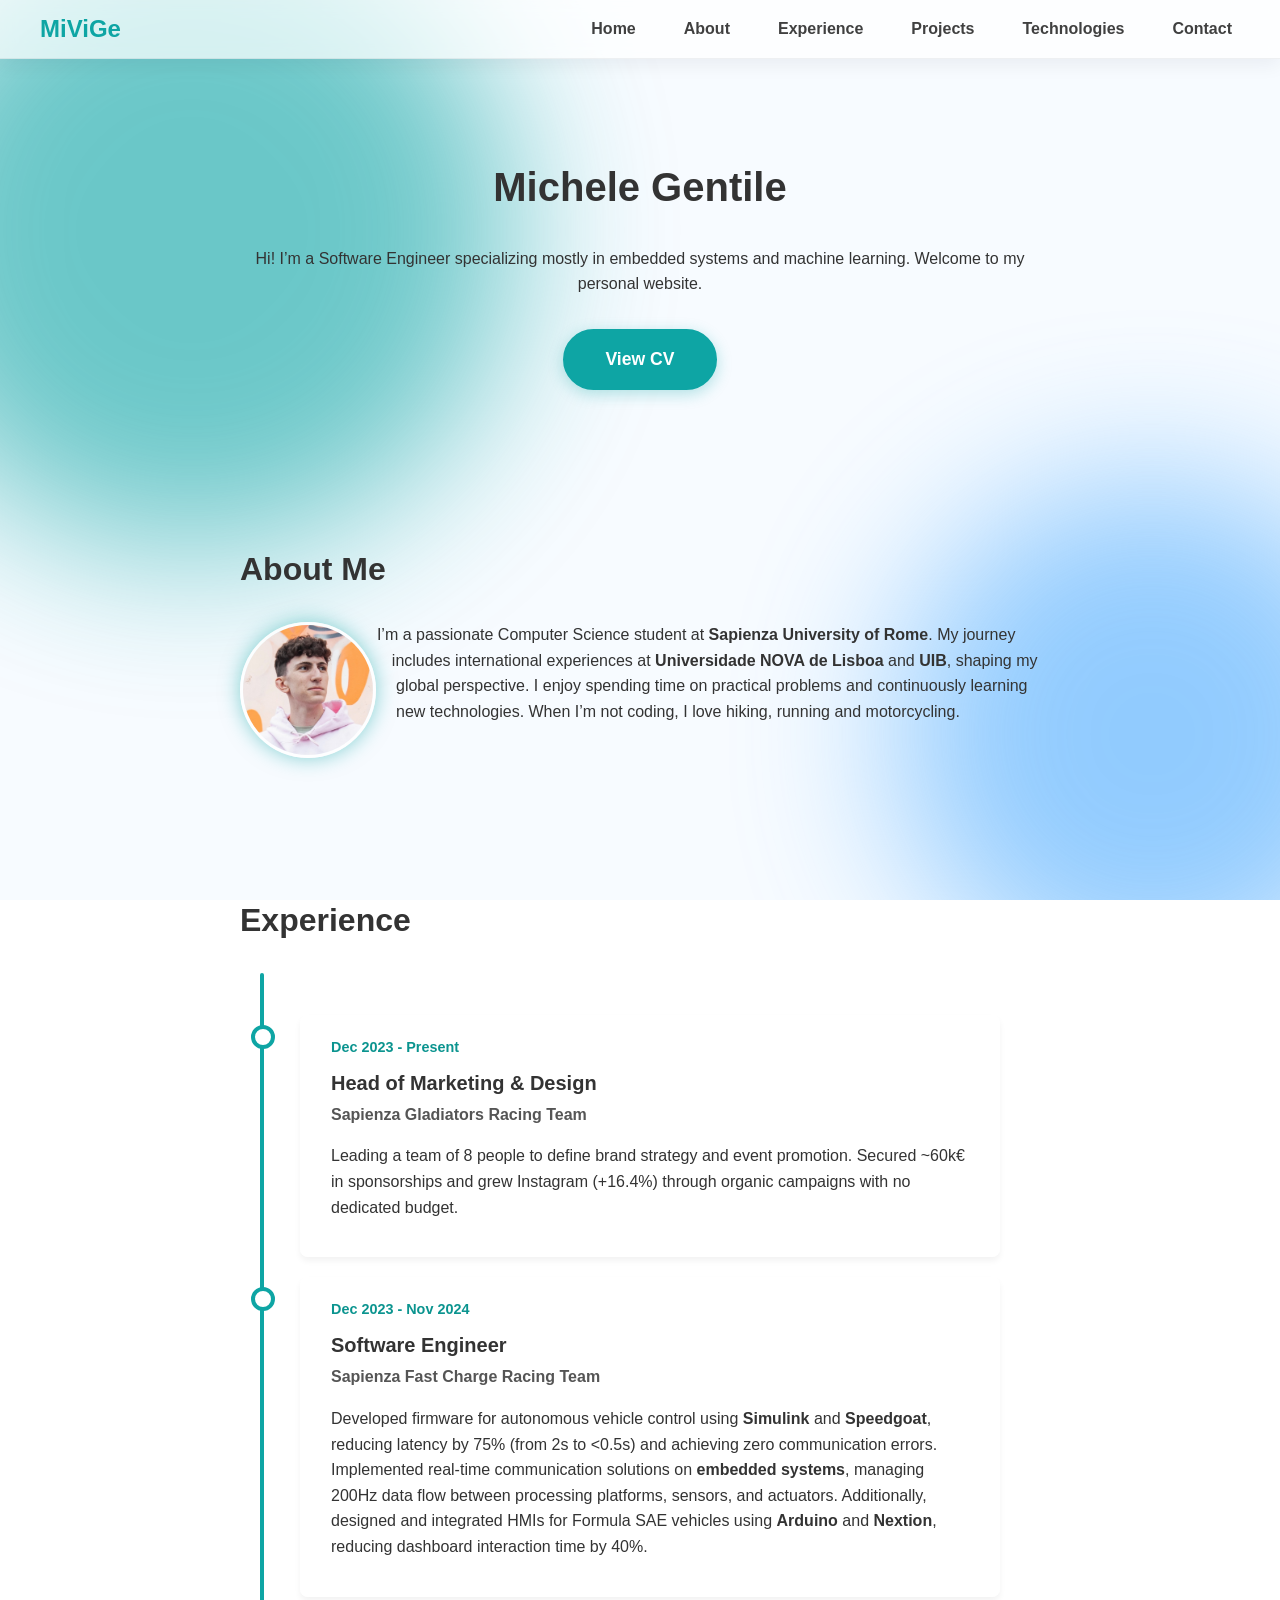
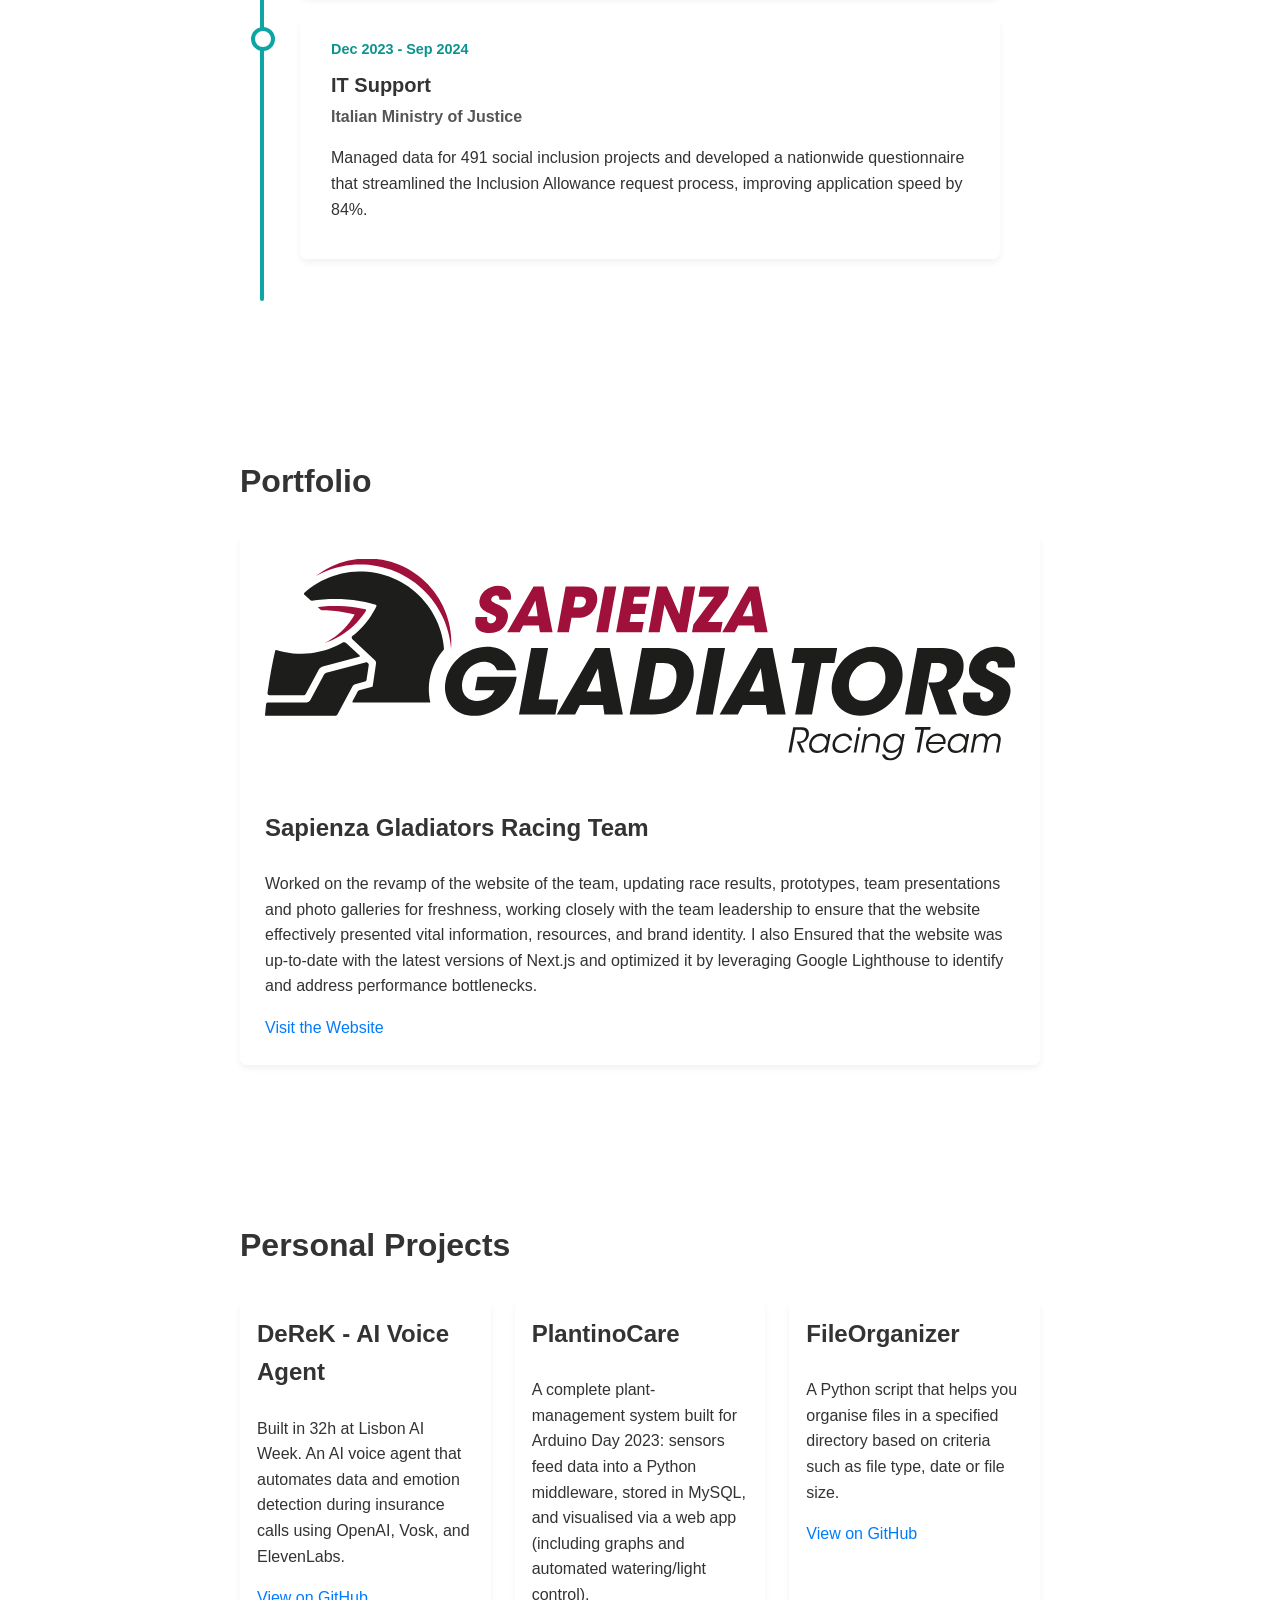
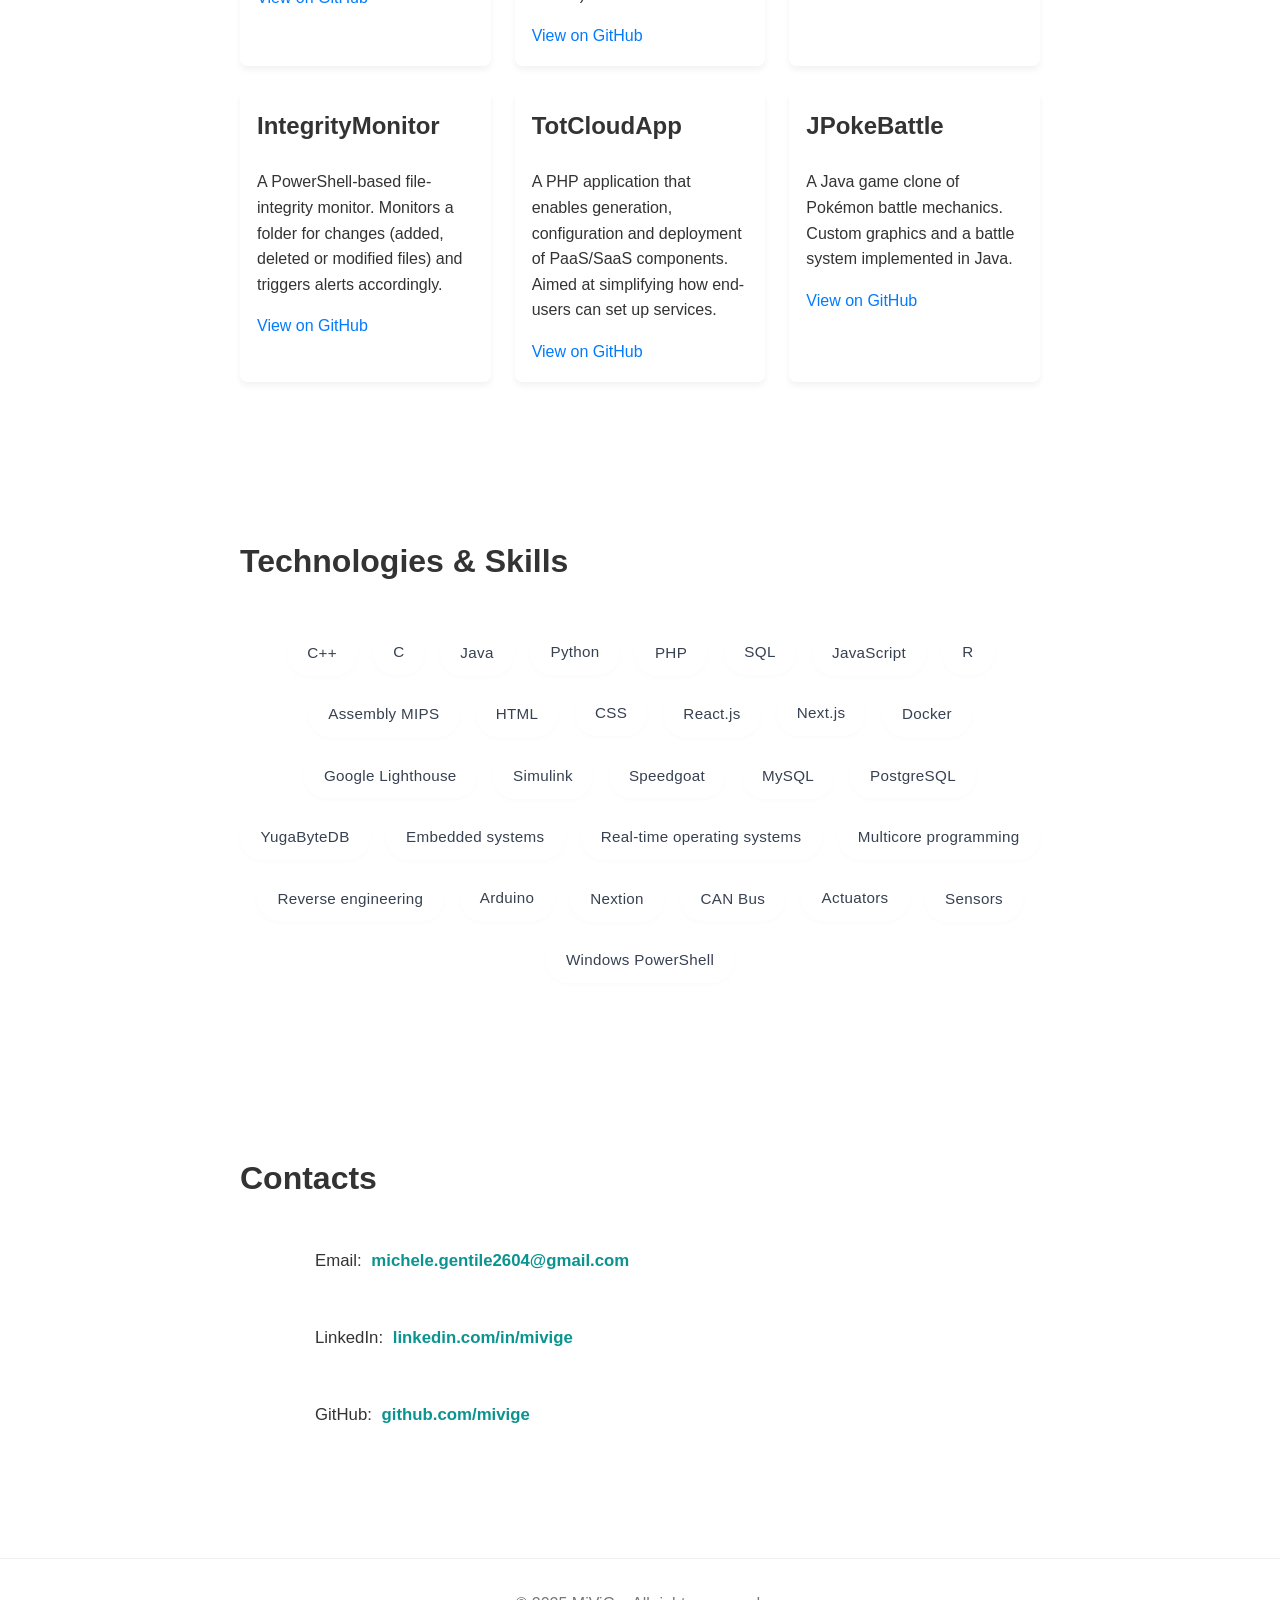
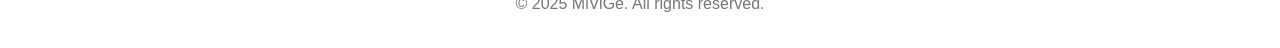
==== index.html @ e7d2e2eb "add analytics (via cloudfare)" ====
<!DOCTYPE html>
<html lang="en">
<head>
  <meta charset="UTF-8">
  <meta name="viewport" content="width=device-width, initial-scale=1.0">
  <meta name="description" content="Michele Gentile (MiViGe) - Software Engineer specializing in embedded systems and machine learning. Computer Science student at Sapienza University of Rome with expertise in C++, Python, React.js, and real-time systems.">
  <meta name="keywords" content="Michele Gentile, MiViGe, Software Engineer, Embedded Systems, Machine Learning, Computer Science, Sapienza University, C++, Python, React.js, JavaScript, Real-time Systems">
  <meta name="author" content="Michele Gentile">
  <meta name="google-site-verification" content="86bQBbSvEpQWPVmf86wODGkFGmX292RN2RgVuzgsAZE" />
  <title>Software Engineer | MiViGe</title>
  <link rel="icon" type="image/x-icon" href="assets/favicon.ico">
  <link rel="stylesheet" href="css/style.css">
  <link rel="sitemap" type="application/xml" href="sitemap.xml">
  
  <!-- Structured Data / Schema Markup -->
  <script type="application/ld+json">
    {
      "@context": "https://schema.org",
      "@type": "Person",
      "name": "Michele Gentile",
      "alternateName": "MiViGe",
      "jobTitle": "Software Engineer",
      "description": "Software Engineer specializing in embedded systems and machine learning. Computer Science student at Sapienza University of Rome.",
      "url": "https://mivige.github.io",
      "image": "https://mivige.github.io/assets/profile_pic.jpeg",
      "sameAs": [
        "https://www.linkedin.com/in/mivige",
        "https://github.com/mivige"
      ],
      "email": "michele.gentile2604@gmail.com",
      "alumniOf": {
        "@type": "EducationalOrganization",
        "name": "Sapienza University of Rome",
        "url": "https://www.uniroma1.it"
      },
      "knowsAbout": [
        "Software Engineering",
        "Embedded Systems",
        "Machine Learning",
        "C++",
        "Python",
        "JavaScript",
        "React.js",
        "Next.js",
        "Real-time Systems",
        "Arduino",
        "Docker"
      ],
      "hasOccupation": {
        "@type": "Occupation",
        "name": "Software Engineer",
        "occupationLocation": {
          "@type": "City",
          "name": "Rome",
          "addressCountry": "IT"
        },
        "estimatedSalary": {
          "@type": "MonetaryAmountDistribution",
          "name": "Competitive",
          "currency": "EUR",
          "duration": "P1Y",
          "minValue": 25000,
          "maxValue": 45000
        },
        "skills": [
          "Embedded Systems Development",
          "Machine Learning",
          "Web Development",
          "Real-time Programming",
          "Hardware Programming"
        ]
      }
    }
  </script>
  
  <script type="application/ld+json">
    {
      "@context": "https://schema.org",
      "@type": "WebSite",
      "name": "Michele Gentile - Portfolio",
      "alternateName": "MiViGe Portfolio",
      "url": "https://mivige.github.io",
      "description": "Personal portfolio website of Michele Gentile, Software Engineer specializing in embedded systems and machine learning.",
      "author": {
        "@type": "Person",
        "name": "Michele Gentile",
        "alternateName": "MiViGe"
      },
      "inLanguage": "en-US",
      "copyrightYear": "2025",
      "copyrightHolder": {
        "@type": "Person",
        "name": "Michele Gentile"
      }
    }
  </script>

  <link href="https://unpkg.com/aos@2.3.1/dist/aos.css" rel="stylesheet">
  <script src="https://unpkg.com/aos@2.3.1/dist/aos.js"></script>
</head>
<body>
  <div class="background-animation">
    <div class="orb orb-1"></div>
    <div class="orb orb-2"></div>
  </div>
  <header class="header">
    <nav class="navbar">
      <div class="nav-container">
        <div class="nav-logo">
          <a href="#home">MiViGe</a>
        </div>
        <div class="nav-menu" id="nav-menu">
          <div class="nav-item">
            <a href="#home" class="nav-link">Home</a>
          </div>
          <div class="nav-item">
            <a href="#about" class="nav-link">About</a>
          </div>
          <div class="nav-item">
            <a href="#experience" class="nav-link">Experience</a>
          </div>
          <div class="nav-item">
            <a href="#projects" class="nav-link">Projects</a>
          </div>
          <div class="nav-item">
            <a href="#technologies" class="nav-link">Technologies</a>
          </div>
          <div class="nav-item">
            <a href="#contact" class="nav-link">Contact</a>
          </div>
        </div>
        <div class="nav-toggle" id="mobile-menu">
          <span class="bar"></span>
          <span class="bar"></span>
          <span class="bar"></span>
        </div>
      </div>
    </nav>
  </header>

  <section id="home" data-aos="fade-right">
    <h1>Michele Gentile</h1>
    <p>Hi! I’m a Software Engineer specializing mostly in embedded systems and machine learning. Welcome to my personal website.</p>
    <div class="cta-container">
      <a href="assets/Gentile_MicheleVincenzo_CV.pdf" target="_blank" class="cta-button">
        View CV
      </a>
    </div>
  </section>

  <section id="about" data-aos="fade-right">
    <h2>About Me</h2>
    <img src="assets/profile_pic.jpeg" alt="My Photo" class="profile-pic">
    <p>I’m a passionate Computer Science student at <strong>Sapienza University of Rome</strong>. My journey includes international experiences at <strong>Universidade NOVA de Lisboa</strong> and <strong>UIB</strong>, shaping my global perspective. I enjoy spending time on practical problems and continuously learning new technologies. When I’m not coding, I love hiking, running and motorcycling.</p>
  </section>

  <section id="experience" data-aos="fade-right">
    <h2>Experience</h2>
    <div class="timeline">
      
      <div class="timeline-item">
        <div class="timeline-content">
          <span class="timeline-date">Dec 2023 - Present</span>
          <h3>Head of Marketing & Design</h3>
          <h4>Sapienza Gladiators Racing Team</h4>
          <p>Leading a team of 8 people to define brand strategy and event promotion. Secured ~60k€ in sponsorships and grew Instagram (+16.4%) through organic campaigns with no dedicated budget.</p>
        </div>
      </div>

      <div class="timeline-item">
        <div class="timeline-content">
          <span class="timeline-date">Dec 2023 - Nov 2024</span>
          <h3>Software Engineer</h3>
          <h4>Sapienza Fast Charge Racing Team</h4>
          <p>Developed firmware for autonomous vehicle control using <strong>Simulink</strong> and <strong>Speedgoat</strong>, reducing latency by 75% (from 2s to <0.5s) and achieving zero communication errors. Implemented real-time communication solutions on <strong>embedded systems</strong>, managing 200Hz data flow between processing platforms, sensors, and actuators. Additionally, designed and integrated HMIs for Formula SAE vehicles using <strong>Arduino</strong> and <strong>Nextion</strong>, reducing dashboard interaction time by 40%.</p>
        </div>
      </div>

      <div class="timeline-item">
        <div class="timeline-content">
          <span class="timeline-date">Dec 2023 - Sep 2024</span>
          <h3>IT Support</h3>
          <h4>Italian Ministry of Justice</h4>
          <p>Managed data for 491 social inclusion projects and developed a nationwide questionnaire that streamlined the Inclusion Allowance request process, improving application speed by 84%.</p>
        </div>
      </div>

    </div>
  </section>

  <section id="portfolio" data-aos="fade-right">
    <h2>Portfolio</h2>
    <div class="portfolio-grid">
      <div class="portfolio-card">
        <img src="assets/gladiators_logo.svg" alt="Portfolio Item 1" class="portfolio-img">
        <div class="portfolio-content">
          <h3>Sapienza Gladiators Racing Team</h3>
          <p>Worked on the revamp of the website of the team, updating race results, prototypes, team presentations and photo galleries for freshness, working closely with the team leadership to ensure that the website effectively presented vital information, resources, and brand identity.
			I also Ensured that the website was up-to-date with the latest versions of Next.js and optimized it by leveraging Google Lighthouse to identify and address performance bottlenecks.</p>
          <a href="https://sapienzagladiators.it/" target="_blank">Visit the Website</a>
        </div>
      </div>
      <!--<div class="portfolio-card">
        <img src="portfolio2.jpg" alt="Portfolio Item 2" class="portfolio-img">
        <div class="portfolio-content">
          <h3>Portfolio Item Two</h3>
          <p>Brief description of the portfolio item. Highlight features, context, and outcomes.</p>
          <a href="#">View Details</a>
        </div>
      </div>-->
    </div>
  </section>

  <section id="projects" data-aos="fade-right">
    <h2>Personal Projects</h2>
    <div class="projects-grid">
      <div class="project-card">
        <h3>DeReK - AI Voice Agent</h3>
        <p>Built in 32h at Lisbon AI Week. An AI voice agent that automates data and emotion detection during insurance calls using OpenAI, Vosk, and ElevenLabs.</p>
        <a href="https://github.com/mivige" target="_blank" rel="noopener noreferrer">View on GitHub</a>
      </div>
      
      <div class="project-card">
        <h3>PlantinoCare</h3>
        <p>A complete plant-management system built for Arduino Day 2023: sensors feed data into a Python middleware, stored in MySQL, and visualised via a web app (including graphs and automated watering/light control).</p>
        <a href="https://github.com/mivige/PlantinoCare" target="_blank" rel="noopener noreferrer">View on GitHub</a>
      </div>

      <div class="project-card">
        <h3>FileOrganizer</h3>
        <p>A Python script that helps you organise files in a specified directory based on criteria such as file type, date or file size.</p>
        <a href="https://github.com/mivige/FileOrganizer" target="_blank" rel="noopener noreferrer">View on GitHub</a>
      </div>

      <div class="project-card">
        <h3>IntegrityMonitor</h3>
        <p>A PowerShell-based file-integrity monitor. Monitors a folder for changes (added, deleted or modified files) and triggers alerts accordingly.</p>
        <a href="https://github.com/mivige/IntegrityMonitor" target="_blank" rel="noopener noreferrer">View on GitHub</a>
      </div>

      <div class="project-card">
        <h3>TotCloudApp</h3>
        <p>A PHP application that enables generation, configuration and deployment of PaaS/SaaS components. Aimed at simplifying how end-users can set up services.</p>
        <a href="https://github.com/mivige/TotCloudApp" target="_blank" rel="noopener noreferrer">View on GitHub</a>
      </div>

      <div class="project-card">
        <h3>JPokeBattle</h3>
        <p>A Java game clone of Pokémon battle mechanics. Custom graphics and a battle system implemented in Java.</p>
        <a href="https://github.com/mivige/JPokeBattle" target="_blank" rel="noopener noreferrer">View on GitHub</a>
      </div>
    </div>
  </section>

  <section id="technologies" data-aos="fade-right">
    <h2>Technologies & Skills</h2>
    <div class="tech-grid">
      <span class="tech-badge">C++</span>
      <span class="tech-badge">C</span>
      <span class="tech-badge">Java</span>
      <span class="tech-badge">Python</span>
      <span class="tech-badge">PHP</span>
      <span class="tech-badge">SQL</span>
      <span class="tech-badge">JavaScript</span>
      <span class="tech-badge">R</span>
      <span class="tech-badge">Assembly MIPS</span>
      <span class="tech-badge">HTML</span>
      <span class="tech-badge">CSS</span>
      <span class="tech-badge">React.js</span>
      <span class="tech-badge">Next.js</span>
      <span class="tech-badge">Docker</span>
      <span class="tech-badge">Google Lighthouse</span>
      <span class="tech-badge">Simulink</span>
      <span class="tech-badge">Speedgoat</span>
      <span class="tech-badge">MySQL</span>
      <span class="tech-badge">PostgreSQL</span>
      <span class="tech-badge">YugaByteDB</span>
      <span class="tech-badge">Embedded systems</span>
      <span class="tech-badge">Real-time operating systems</span>
      <span class="tech-badge">Multicore programming</span>
      <span class="tech-badge">Reverse engineering</span>
      <span class="tech-badge">Arduino</span>
      <span class="tech-badge">Nextion</span>
      <span class="tech-badge">CAN Bus</span>
      <span class="tech-badge">Actuators</span>
      <span class="tech-badge">Sensors</span>
      <span class="tech-badge">Windows PowerShell</span>
    </div>
  </section>

  <section id="contact" data-aos="fade-right">
    <h2>Contacts</h2>
    <ul class="contact-list">
      <li>Email: <a href="mailto:michele.gentile2604@gmail.com">michele.gentile2604@gmail.com</a></li>
      <li>LinkedIn: <a href="https://www.linkedin.com/in/mivige" target="_blank">linkedin.com/in/mivige</a></li>
      <li>GitHub: <a href="https://github.com/mivige" target="_blank">github.com/mivige</a></li>
    </ul>
  </section>

  <footer>
    &copy; 2025 MiViGe. All rights reserved.
  </footer>

  <script>
    // Mobile menu toggle functionality
    const mobileMenu = document.getElementById('mobile-menu');
    const navMenu = document.getElementById('nav-menu');

    mobileMenu.addEventListener('click', function() {
      mobileMenu.classList.toggle('is-active');
      navMenu.classList.toggle('active');
    });

    // Close menu when clicking on a nav link (for mobile)
    document.querySelectorAll('.nav-link').forEach(link => {
      link.addEventListener('click', () => {
        mobileMenu.classList.remove('is-active');
        navMenu.classList.remove('active');
      });
    });

    // Smooth scrolling for navigation links
    document.querySelectorAll('.nav-link').forEach(link => {
      link.addEventListener('click', function(e) {
        e.preventDefault();
        const targetId = this.getAttribute('href');
        const targetSection = document.querySelector(targetId);
        if (targetSection) {
          targetSection.scrollIntoView({
            behavior: 'smooth',
            block: 'start'
          });
        }
      });
    });
  </script>
  <!-- Cloudflare Web Analytics -->
  <script defer src='https://static.cloudflareinsights.com/beacon.min.js' data-cf-beacon='{"token": "1e469c717a004f1fa8ff47b44364a917"}'></script>
  <script>
    AOS.init({
      duration: 800, // Animation duration
      once: true,    // Whether animation should happen only once
    });
  </script>
</body>
</html>
---- css/style.css ----
/* Base styles */
html { scroll-behavior: smooth; }

/* Theme tokens (easy to tweak palette) */
:root {
  --bg-start: #eef6ff;
  --bg-mid: #f7fbff;
  --bg-end: #ffffff;
  --primary: #0ea5a4; /* accent (teal) - change this to try other looks */
  --primary-600: #0b948f;
  --muted: #6b7280;
  --nav-bg: rgba(255,255,255,0.72);
  --nav-border: rgba(15, 23, 42, 0.06);
}

body {
  margin: 0;
  font-family: Arial, sans-serif;
  line-height: 1.6;
  color: #333;
  background: linear-gradient(180deg, var(--bg-start) 0%, var(--bg-mid) 60%, var(--bg-end) 100%);
  background-attachment: fixed;
  background-size: cover;
  transition: background 0.3s, color 0.3s;
}

/* Subtle light spots and texture overlay to give depth */
body::before {
  content: "";
  position: fixed;
  inset: 0;
  pointer-events: none;
  /* Layered soft highlights + very subtle repeating pattern */
  background-image:
    radial-gradient(circle at 10% 15%, rgba(255,255,255,0.6), rgba(255,255,255,0) 18%),
    radial-gradient(circle at 90% 85%, rgba(255,255,255,0.35), rgba(255,255,255,0) 20%),
    repeating-linear-gradient(45deg, rgba(0,0,0,0.02) 0 1px, rgba(0,0,0,0) 1px 10px);
  mix-blend-mode: overlay;
  opacity: 0.85;
  z-index: -1; /* keep it behind the page content */
}

/* Respect users who prefer reduced motion or simpler visuals */
@media (prefers-reduced-motion: reduce) {
  body::before { opacity: 0.7; }
}
a { text-decoration: none; color: inherit; }

/* Headings */
h1 {
  font-size: 2.5rem;
  margin: 0.67em 0;
  font-weight: bold;
}

h2 {
  font-size: 2rem;
  margin: 0.83em 0;
}

h3 {
  font-size: 1.5rem;
  margin: 1em 0;
}

/* Navbar */
.header {
  position: fixed;
  top: 0;
  width: 100%;
  /* modern glassy header that uses the theme token */
  background: var(--nav-bg);
  backdrop-filter: blur(8px) saturate(110%);
  -webkit-backdrop-filter: blur(8px) saturate(110%);
  border-bottom: 1px solid var(--nav-border);
  box-shadow: 0 6px 18px rgba(12, 22, 45, 0.06);
  z-index: 100;
}

.navbar {
  display: flex;
  justify-content: space-between;
  align-items: center;
  padding: 0 2rem;
}

.nav-container {
  display: flex;
  justify-content: space-between;
  align-items: center;
  width: 100%;
  max-width: 1200px;
  margin: 0 auto;
}

.nav-logo a {
  font-size: 1.5rem;
  font-weight: bold;
  color: var(--primary);
  text-decoration: none;
}

.nav-menu {
  display: flex;
  gap: 2rem;
  margin: 0;
  padding: 1rem 0;
}

.nav-item {
  list-style: none;
}

.nav-link {
  font-weight: bold;
  color: rgba(0,0,0,0.75);
  padding: 0.5rem;
  transition: color 0.3s;
  text-decoration: none;
}

.nav-link:hover {
  color: var(--primary-600);
}

.nav-toggle {
  display: none;
  flex-direction: column;
  cursor: pointer;
}

.bar {
  width: 25px;
  height: 3px;
  background-color: var(--primary);
  margin: 3px 0;
  transition: 0.3s;
}

/* Mobile Navigation */
@media screen and (max-width: 768px) {
  .nav-menu {
    position: fixed;
    left: -100%;
    top: 70px;
    flex-direction: column;
    background-color: rgba(255,255,255,0.95);
    width: 100%;
    text-align: center;
    transition: 0.3s;
    box-shadow: 0 10px 27px rgba(0,0,0,0.05);
    padding: 2rem 0;
  }

  .nav-menu.active {
    left: 0;
  }

  .nav-item {
    margin: 1rem 0;
  }

  .nav-toggle {
    display: flex;
  }

  .nav-toggle.is-active .bar:nth-child(2) {
    opacity: 0;
  }

  .nav-toggle.is-active .bar:nth-child(1) {
    transform: translateY(8px) rotate(45deg);
  }

  .nav-toggle.is-active .bar:nth-child(3) {
    transform: translateY(-8px) rotate(-45deg);
  }
}

@media screen and (max-width: 480px) {
  #contact .contact-list li {
    padding: 0.8rem 1rem; /* Smaller padding on mobile */
    font-size: 0.95rem;   /* Slightly smaller text to fit better */
  }
  
  /* Optional: Stack the label and the link if it's still too tight */
  #contact .contact-list li {
    display: flex;
    flex-direction: column;
    align-items: center;
    text-align: center;
    gap: 0.2rem;
  }
  
  #contact .contact-list li a {
    margin-left: 0; /* Remove left margin since it's now stacked */
  }
}

/* Sections */
section { padding: 6rem 2rem 2rem; max-width: 800px; margin: 0 auto; }
#home { padding-top: 8rem; text-align: center; }

/* Projects */
#projects .projects-grid {
  display: grid;
  grid-template-columns: repeat(auto-fit, minmax(200px,1fr));
  gap: 1.5rem;
}
.project-card {
  border: 1px solid #ddd;
  border-radius: 8px;
  padding: 1rem;
  background: #fff;
  box-shadow: 0 2px 4px rgba(0,0,0,0.05);
  transition: background 0.3s, border-color 0.3s;
}
.project-card h3 { margin-top: 0; }
.project-card a { color: #007bff; }

/* Portfolio */
#portfolio {
  padding-top: 6rem;
}
#portfolio .portfolio-grid {
  display: flex;
  flex-direction: column;
  gap: 2rem;
}
.portfolio-card {
  display: flex;
  flex-wrap: wrap;
  background: #fff;
  border: 1px solid #ddd;
  border-radius: 8px;
  overflow: hidden;
  box-shadow: 0 2px 4px rgba(0,0,0,0.05);
  transition: border-color 0.3s;
}
.portfolio-img {
  flex: 1 1 100%;
  max-width: none;
  width: 90%;
  object-fit: cover;
  object-position: center center;
  display: block;
  padding: 1.5rem;
}
.portfolio-content {
  flex: 1 1 60%;
  padding: 1.5rem;
}
.portfolio-content h3 { margin-top: 0; }
.portfolio-content a { color: #007bff; }

/* About */
#about .profile-pic {
  float: left;
  margin: 0 1.5rem 1rem 0;
  width: 130px;
  height: 130px;
  border-radius: 50%;
  object-fit: cover;
  shape-outside: circle(); /* Helps text wrap nicely around the circle */
  border: 3px solid rgba(255, 255, 255, 0.8); /* Clean white rim */
  box-shadow: 0 0 20px rgba(14, 165, 164, 0.5); /* Teal Glow */
  transition: transform 0.4s ease, box-shadow 0.4s ease;
}

/* Hover Interaction */
#about .profile-pic:hover {
  transform: scale(1.08);
  box-shadow: 0 0 35px rgba(14, 165, 164, 0.8); /* Glow gets intense */
}

/* Technologies */
#technologies .tech-grid {
  display: flex;
  flex-wrap: wrap;
  gap: 0.75rem;
  justify-content: center; /* Center badges */
}
.tech-badge {
  display: inline-block;
  padding: 0.5rem 0.75rem;
  border: 1px solid #ddd;
  border-radius: 4px;
  background: #fff;
  transition: background 0.3s, border-color 0.3s;
}

/* Contact */
#contact .contact-list {
  list-style: none;
  padding: 0;
  /* Make the list centered and neat */
  display: flex;
  flex-direction: column;
  gap: 1rem;
  max-width: 700px; /* Prevents lines from getting too wide */
  margin: 1rem auto;
}

#contact .contact-list li {
  /* 1. GLASS CONTAINER STYLE */
  background: rgba(255, 255, 255, 0.6);
  backdrop-filter: blur(8px);
  -webkit-backdrop-filter: blur(8px);
  border: 1px solid rgba(255, 255, 255, 0.4);
  border-radius: 12px;
  
  /* 2. SPACING & LAYOUT */
  padding: 1rem 1.5rem;
  font-size: 1.05rem;
  color: #333;
  
  /* 3. INTERACTION */
  transition: all 0.3s ease;
  cursor: default;

  overflow-wrap: break-word;   /* Standard way to break long words */
  word-wrap: break-word;       /* Legacy support */
  hyphens: auto;               /* Adds hyphens if possible */
}

#contact .contact-list li a {
  color: var(--primary-600);
  font-weight: bold;
  text-decoration: none;
  margin-left: 5px;
}

/* Hover Effect for the whole row */
#contact .contact-list li:hover {
  background: rgba(255, 255, 255, 0.95);
  transform: translateX(10px); /* Slides slightly to the right */
  border-color: var(--primary);
  box-shadow: 0 5px 15px rgba(14, 165, 164, 0.2); /* Teal shadow */
}

/* Footer */
footer {
  text-align: center;
  padding: 2rem 0;
  border-top: 1px solid #eee;
  margin-top: 4rem;
  color: #777;
  transition: border-color 0.3s;
}

.project-card, .portfolio-card {
    background: rgba(255, 255, 255, 0.7);
    backdrop-filter: blur(10px);
    -webkit-backdrop-filter: blur(10px);
    border: 1px solid rgba(255, 255, 255, 0.5);
    box-shadow: 0 4px 6px rgba(0, 0, 0, 0.05);
    transition: all 0.3s cubic-bezier(0.25, 0.8, 0.25, 1); /* Smooth 'snap' effect */
    position: relative;
    z-index: 1;
}

/* Container for the background */
.background-animation {
  position: fixed;
  top: 0;
  left: 0;
  width: 100vw;
  height: 100vh;
  z-index: -1; /* Keeps it behind everything */
  overflow: hidden;
  background: #f7fbff; /* Base color */
}

/* Common orb style */
.orb {
  position: absolute;
  border-radius: 50%;
  filter: blur(80px); /* This creates the soft "glow" effect */
  opacity: 0.6;
  animation: float 20s infinite ease-in-out alternate;
}

/* Orb 1: The Teal Accent */
.orb-1 {
  width: 50vw;
  height: 50vw;
  background: var(--primary); /* Uses your teal color */
  top: -10%;
  left: -10%;
}

/* Orb 2: A Complementary Blue */
.orb-2 {
  width: 40vw;
  height: 40vw;
  background: #4facfe;
  bottom: -10%;
  right: -10%;
  animation-duration: 25s; /* Different speed for randomness */
}

@keyframes float {
  0% { transform: translate(0, 0) rotate(0deg); }
  100% { transform: translate(50px, 50px) rotate(20deg); }
}

.project-card:hover, .portfolio-card:hover {
  transform: translateY(-5px);
  box-shadow: 0 15px 30px rgba(14, 165, 164, 0.15); /* Soft teal shadow */
  border-color: var(--primary); /* Highlights the border in teal */
  background: rgba(255, 255, 255, 0.85); /* Becomes slightly less transparent */
}

.portfolio-card:hover .portfolio-img {
  transform: scale(1.02);
  transition: transform 0.4s ease;
}

#technologies .tech-grid {
  display: flex;
  flex-wrap: wrap;
  gap: 1rem; /* Increased gap for a cleaner look */
  justify-content: center;
  padding: 1rem 0;
}

.tech-badge {
  display: inline-block;
  padding: 0.6rem 1.2rem;
  border-radius: 50px; /* Makes them pill-shaped */
  
  /* Glass Effect */
  background: rgba(255, 255, 255, 0.4); /* More transparent */
  backdrop-filter: blur(5px);
  -webkit-backdrop-filter: blur(5px);
  border: 1px solid rgba(255, 255, 255, 0.3);
  
  /* Typography & Layout */
  font-weight: 500;
  color: #374151; /* Dark grey for readability */
  font-size: 0.95rem;
  letter-spacing: 0.02em;
  
  cursor: default; /* or 'pointer' if you want them to feel clickable */
  transition: all 0.3s cubic-bezier(0.34, 1.56, 0.64, 1); /* Bouncy transition */
  box-shadow: 0 2px 5px rgba(0, 0, 0, 0.02);
    animation: popIn 0.6s cubic-bezier(0.175, 0.885, 0.32, 1.275) backwards;

}

.tech-badge:hover {
  background: rgba(255, 255, 255, 0.95); /* Solid white on hover for contrast */
  transform: translateY(-4px) scale(1.05); /* Lifts and grows slightly */
  border-color: var(--primary); /* Teal border */
  color: var(--primary-600); /* Teal text */
  box-shadow: 0 8px 20px rgba(14, 165, 164, 0.25); /* specific teal glow */
}

@keyframes popIn {
  0% { opacity: 0; transform: scale(0.5) translateY(20px); }
  100% { opacity: 1; transform: scale(1) translateY(0); }
}

.cta-container {
  margin-top: 2rem;
}

.cta-button {
  display: inline-block;
  padding: 0.9rem 2.5rem; /* Large clickable area */
  font-size: 1.1rem;
  font-weight: bold;
  text-decoration: none;
  border-radius: 50px; /* Pill shape matches your new tech badges */
  
  background: var(--primary);
  color: #ffffff;
  border: 2px solid var(--primary); /* Invisible border for sizing stability */
  
  box-shadow: 0 4px 15px rgba(14, 165, 164, 0.3);
  
  transition: all 0.3s ease;
}

.cta-button:hover {
  background: transparent; /* Becomes see-through */
  color: var(--primary);   /* Text turns teal */
  box-shadow: 0 6px 20px rgba(14, 165, 164, 0.5); /* Glow gets stronger */
  transform: translateY(-3px); /* Lifts up */
}

.timeline {
  position: relative;
  max-width: 800px;
  margin: 0 auto;
  padding: 2rem 0;
}

.timeline::after {
  content: '';
  position: absolute;
  width: 4px;
  background-color: var(--primary);
  top: 0;
  bottom: 0;
  left: 20px; 
  border-radius: 2px;
}

.timeline-item {
  padding: 10px 40px; 
  padding-left: 60px;
  position: relative;
  background-color: inherit;
  width: 100%;
  box-sizing: border-box;
}

.timeline-item::after {
  content: '';
  position: absolute;
  width: 16px;
  height: 16px;
  left: 11px; 
  background-color: #fff;
  border: 4px solid var(--primary);
  top: 20px;
  border-radius: 50%;
  z-index: 1;
  transition: all 0.3s ease;
}

.timeline-item:hover::after {
  background-color: var(--primary);
  transform: scale(1.2);
}

.timeline-content {
  padding: 20px 30px;
  background: rgba(255, 255, 255, 0.7);
  backdrop-filter: blur(10px);
  -webkit-backdrop-filter: blur(10px);
  position: relative;
  border-radius: 8px;
  border: 1px solid rgba(255, 255, 255, 0.5);
  box-shadow: 0 4px 6px rgba(0,0,0,0.05);
  transition: transform 0.3s ease;
}

.timeline-content:hover {
  transform: translateX(5px);
  box-shadow: 0 10px 20px rgba(14, 165, 164, 0.15);
}

.timeline-date {
  font-size: 0.9rem;
  color: var(--primary-600);
  font-weight: bold;
  margin-bottom: 0.5rem;
  display: block;
}

.timeline-content h3 {
  margin-top: 0;
  margin-bottom: 0.2rem;
  font-size: 1.25rem;
}

.timeline-content h4 {
  margin: 0 0 1rem 0;
  color: #555;
  font-weight: 600;
  font-size: 1rem;
}

@media screen and (max-width: 768px) {
  .timeline::after {
    left: 10px;
  }
  
  .timeline-item::after {
    left: 1px;
    width: 14px;
    height: 14px;
    top: 18px;
  }
  
  .timeline-item {
    padding-left: 40px;
    padding-right: 0;
  }
  
  .timeline-content {
    padding: 15px;
  }
  
  .timeline-content h3 { font-size: 1.1rem; }
  .timeline-content h4 { font-size: 0.9rem; }
}
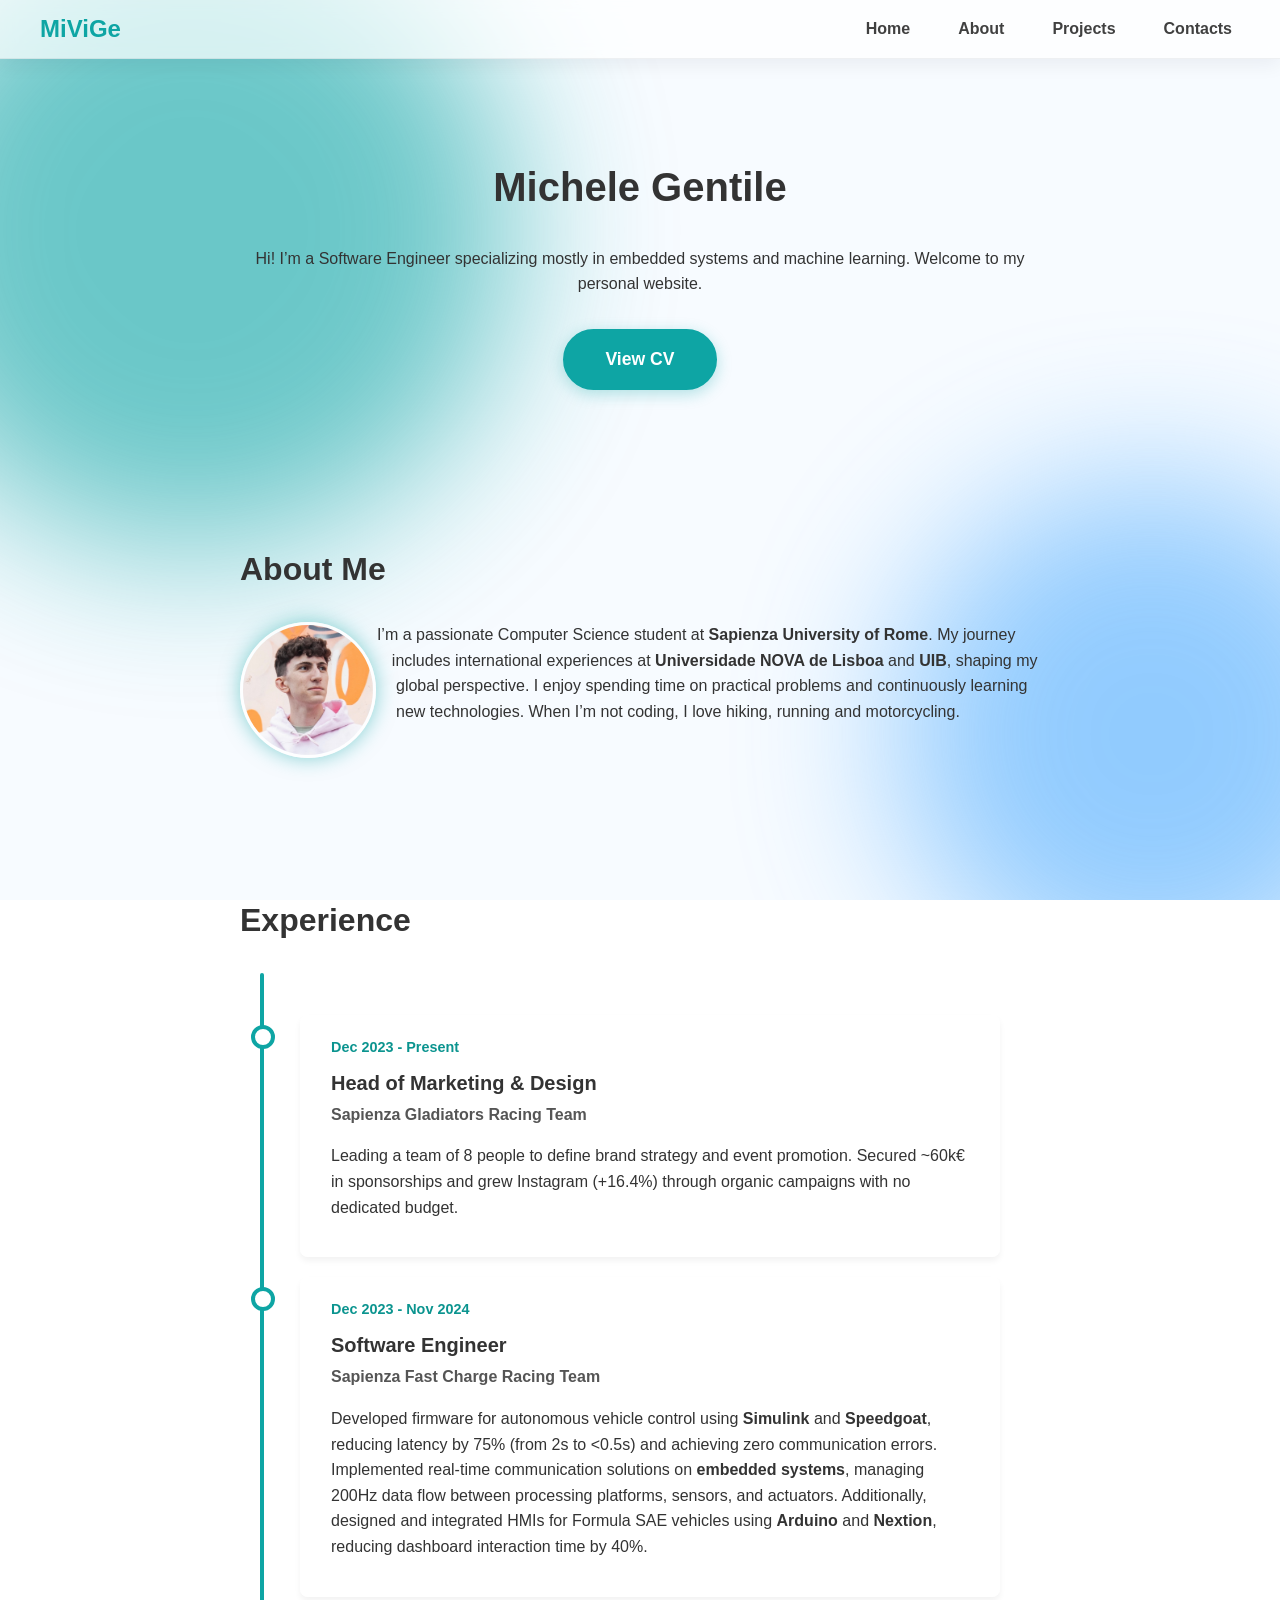
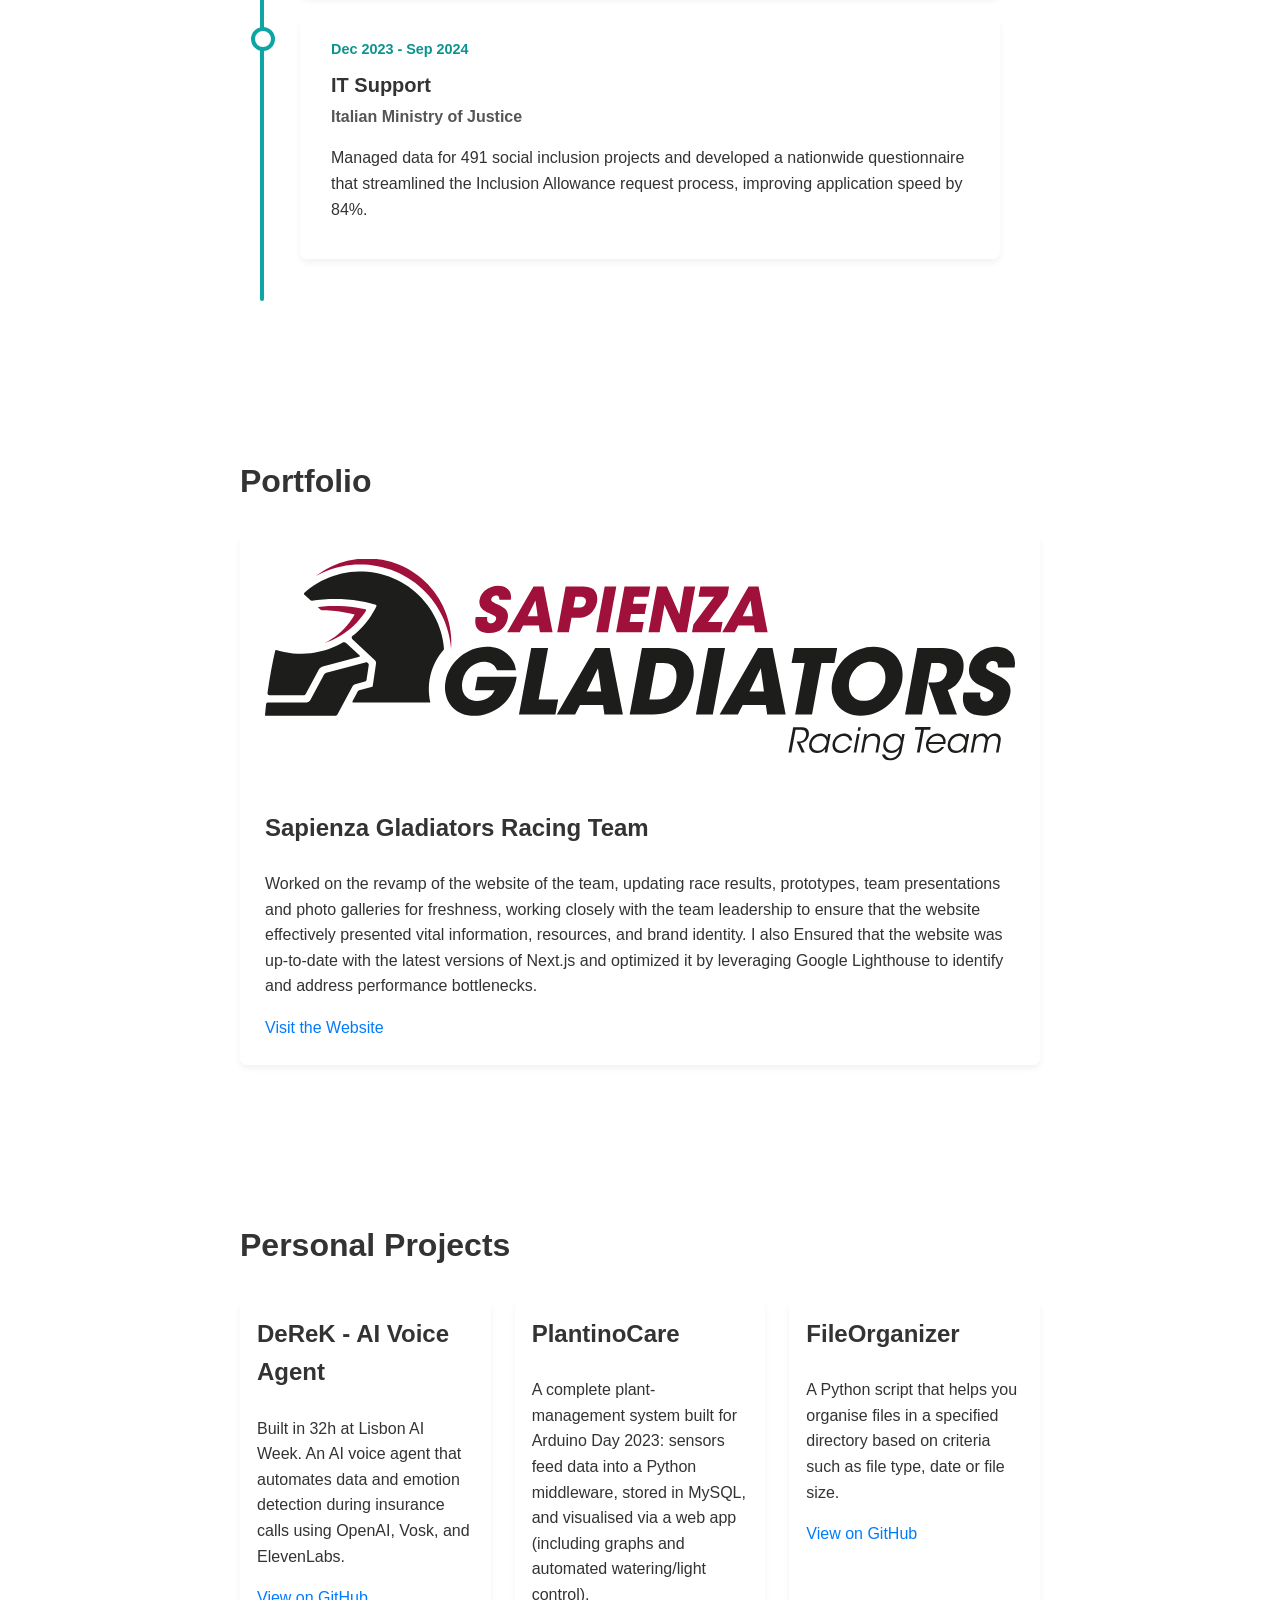
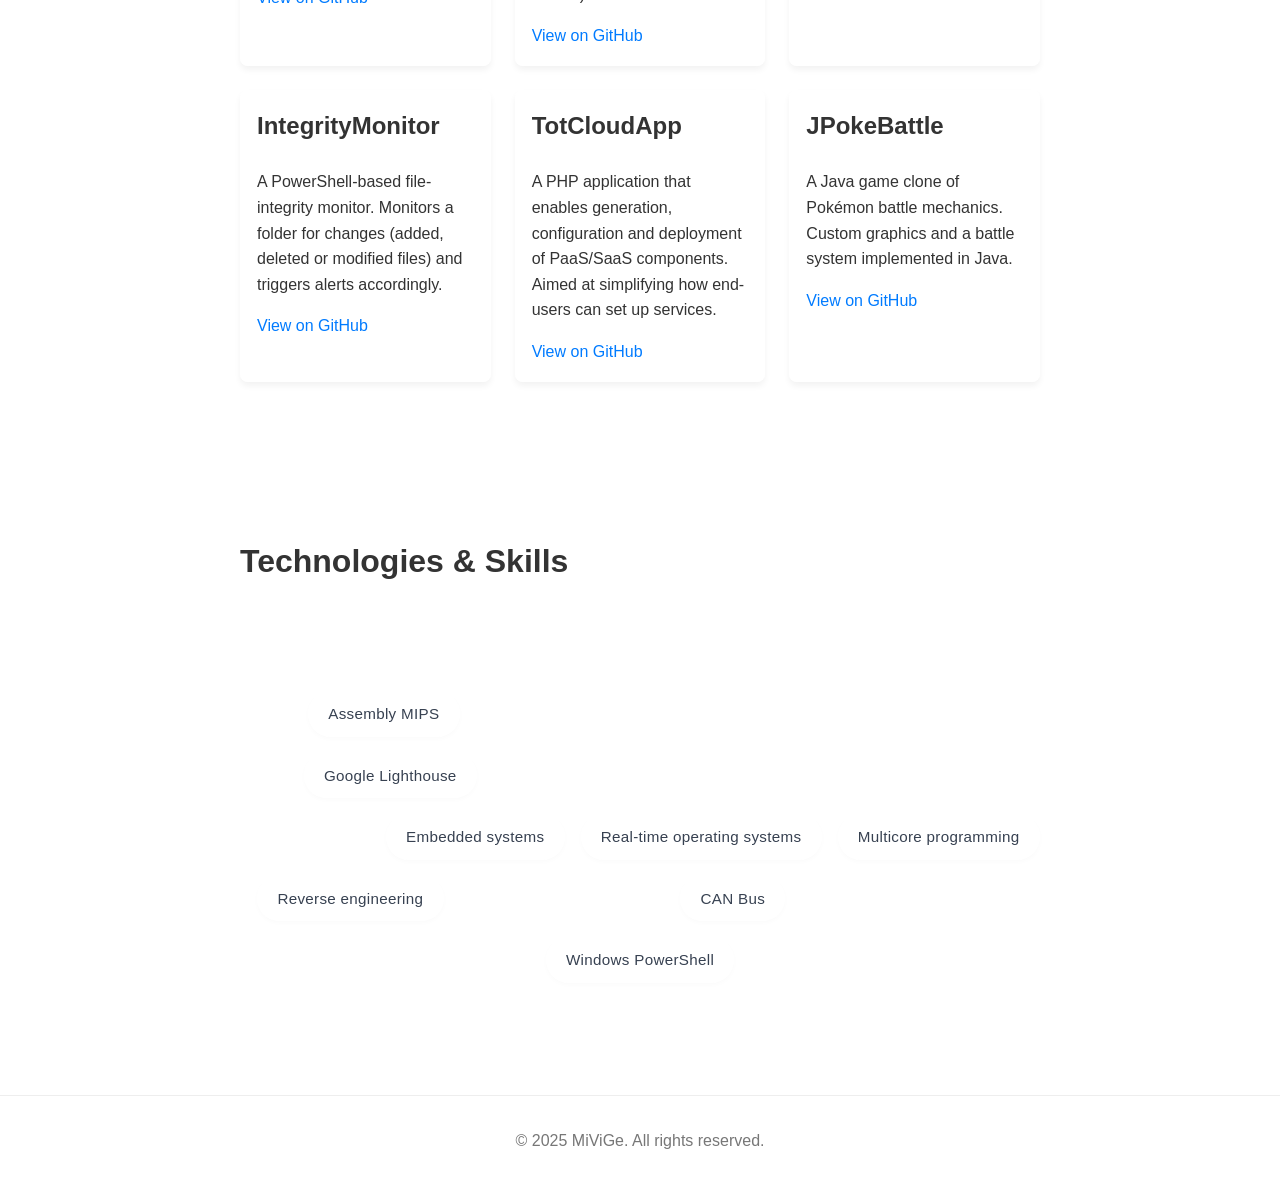
==== commit c38db31c: "add contacts page" ====
--- a/index.html
+++ b/index.html
@@ -1,17 +1,22 @@
 <!DOCTYPE html>
 <html lang="en">
+
 <head>
   <meta charset="UTF-8">
   <meta name="viewport" content="width=device-width, initial-scale=1.0">
-  <meta name="description" content="Michele Gentile (MiViGe) - Software Engineer specializing in embedded systems and machine learning. Computer Science student at Sapienza University of Rome with expertise in C++, Python, React.js, and real-time systems.">
-  <meta name="keywords" content="Michele Gentile, MiViGe, Software Engineer, Embedded Systems, Machine Learning, Computer Science, Sapienza University, C++, Python, React.js, JavaScript, Real-time Systems">
+  <meta name="description"
+    content="Michele Gentile (MiViGe) - Software Engineer specializing in embedded systems and machine learning. Computer Science student at Sapienza University of Rome with expertise in C++, Python, React.js, and real-time systems.">
+  <meta name="keywords"
+    content="Michele Gentile, MiViGe, Software Engineer, Embedded Systems, Machine Learning, Computer Science, Sapienza University, C++, Python, React.js, JavaScript, Real-time Systems">
   <meta name="author" content="Michele Gentile">
   <meta name="google-site-verification" content="86bQBbSvEpQWPVmf86wODGkFGmX292RN2RgVuzgsAZE" />
   <title>Software Engineer | MiViGe</title>
-  <link rel="icon" type="image/x-icon" href="assets/favicon.ico">
-  <link rel="stylesheet" href="css/style.css">
+  <link rel="icon" type="image/x-icon" href="assets/img/icons/favicon.ico">
+  <link rel="stylesheet" href="assets/css/style.css">
+  <link rel="stylesheet" href="assets/css/layout.css">
+  <link rel="stylesheet" href="assets/css/components.css">
   <link rel="sitemap" type="application/xml" href="sitemap.xml">
-  
+
   <!-- Structured Data / Schema Markup -->
   <script type="application/ld+json">
     {
@@ -22,7 +27,7 @@
       "jobTitle": "Software Engineer",
       "description": "Software Engineer specializing in embedded systems and machine learning. Computer Science student at Sapienza University of Rome.",
       "url": "https://mivige.github.io",
-      "image": "https://mivige.github.io/assets/profile_pic.jpeg",
+      "image": "https://mivige.github.io/assets/img/profile.jpg",
       "sameAs": [
         "https://www.linkedin.com/in/mivige",
         "https://github.com/mivige"
@@ -72,7 +77,7 @@
       }
     }
   </script>
-  
+
   <script type="application/ld+json">
     {
       "@context": "https://schema.org",
@@ -98,51 +103,20 @@
   <link href="https://unpkg.com/aos@2.3.1/dist/aos.css" rel="stylesheet">
   <script src="https://unpkg.com/aos@2.3.1/dist/aos.js"></script>
 </head>
+
 <body>
   <div class="background-animation">
     <div class="orb orb-1"></div>
     <div class="orb orb-2"></div>
   </div>
-  <header class="header">
-    <nav class="navbar">
-      <div class="nav-container">
-        <div class="nav-logo">
-          <a href="#home">MiViGe</a>
-        </div>
-        <div class="nav-menu" id="nav-menu">
-          <div class="nav-item">
-            <a href="#home" class="nav-link">Home</a>
-          </div>
-          <div class="nav-item">
-            <a href="#about" class="nav-link">About</a>
-          </div>
-          <div class="nav-item">
-            <a href="#experience" class="nav-link">Experience</a>
-          </div>
-          <div class="nav-item">
-            <a href="#projects" class="nav-link">Projects</a>
-          </div>
-          <div class="nav-item">
-            <a href="#technologies" class="nav-link">Technologies</a>
-          </div>
-          <div class="nav-item">
-            <a href="#contact" class="nav-link">Contact</a>
-          </div>
-        </div>
-        <div class="nav-toggle" id="mobile-menu">
-          <span class="bar"></span>
-          <span class="bar"></span>
-          <span class="bar"></span>
-        </div>
-      </div>
-    </nav>
-  </header>
-
+
+  <div id="header-placeholder"></div>
   <section id="home" data-aos="fade-right">
     <h1>Michele Gentile</h1>
-    <p>Hi! I’m a Software Engineer specializing mostly in embedded systems and machine learning. Welcome to my personal website.</p>
+    <p>Hi! I’m a Software Engineer specializing mostly in embedded systems and machine learning. Welcome to my personal
+      website.</p>
     <div class="cta-container">
-      <a href="assets/Gentile_MicheleVincenzo_CV.pdf" target="_blank" class="cta-button">
+      <a href="assets/docs/Gentile_MicheleVincenzo_CV.pdf" target="_blank" class="cta-button">
         View CV
       </a>
     </div>
@@ -150,20 +124,24 @@
 
   <section id="about" data-aos="fade-right">
     <h2>About Me</h2>
-    <img src="assets/profile_pic.jpeg" alt="My Photo" class="profile-pic">
-    <p>I’m a passionate Computer Science student at <strong>Sapienza University of Rome</strong>. My journey includes international experiences at <strong>Universidade NOVA de Lisboa</strong> and <strong>UIB</strong>, shaping my global perspective. I enjoy spending time on practical problems and continuously learning new technologies. When I’m not coding, I love hiking, running and motorcycling.</p>
+    <img src="assets/img/profile.jpg" alt="My Photo" class="profile-pic">
+    <p>I’m a passionate Computer Science student at <strong>Sapienza University of Rome</strong>. My journey includes
+      international experiences at <strong>Universidade NOVA de Lisboa</strong> and <strong>UIB</strong>, shaping my
+      global perspective. I enjoy spending time on practical problems and continuously learning new technologies. When
+      I’m not coding, I love hiking, running and motorcycling.</p>
   </section>
 
   <section id="experience" data-aos="fade-right">
     <h2>Experience</h2>
     <div class="timeline">
-      
+
       <div class="timeline-item">
         <div class="timeline-content">
           <span class="timeline-date">Dec 2023 - Present</span>
           <h3>Head of Marketing & Design</h3>
           <h4>Sapienza Gladiators Racing Team</h4>
-          <p>Leading a team of 8 people to define brand strategy and event promotion. Secured ~60k€ in sponsorships and grew Instagram (+16.4%) through organic campaigns with no dedicated budget.</p>
+          <p>Leading a team of 8 people to define brand strategy and event promotion. Secured ~60k€ in sponsorships and
+            grew Instagram (+16.4%) through organic campaigns with no dedicated budget.</p>
         </div>
       </div>
 
@@ -172,7 +150,13 @@
           <span class="timeline-date">Dec 2023 - Nov 2024</span>
           <h3>Software Engineer</h3>
           <h4>Sapienza Fast Charge Racing Team</h4>
-          <p>Developed firmware for autonomous vehicle control using <strong>Simulink</strong> and <strong>Speedgoat</strong>, reducing latency by 75% (from 2s to <0.5s) and achieving zero communication errors. Implemented real-time communication solutions on <strong>embedded systems</strong>, managing 200Hz data flow between processing platforms, sensors, and actuators. Additionally, designed and integrated HMIs for Formula SAE vehicles using <strong>Arduino</strong> and <strong>Nextion</strong>, reducing dashboard interaction time by 40%.</p>
+          <p>Developed firmware for autonomous vehicle control using <strong>Simulink</strong> and
+            <strong>Speedgoat</strong>, reducing latency by 75% (from 2s to <0.5s) and achieving zero communication
+              errors. Implemented real-time communication solutions on <strong>embedded systems</strong>, managing 200Hz
+              data flow between processing platforms, sensors, and actuators. Additionally, designed and integrated HMIs
+              for Formula SAE vehicles using <strong>Arduino</strong> and <strong>Nextion</strong>, reducing dashboard
+              interaction time by 40%.
+          </p>
         </div>
       </div>
 
@@ -181,7 +165,8 @@
           <span class="timeline-date">Dec 2023 - Sep 2024</span>
           <h3>IT Support</h3>
           <h4>Italian Ministry of Justice</h4>
-          <p>Managed data for 491 social inclusion projects and developed a nationwide questionnaire that streamlined the Inclusion Allowance request process, improving application speed by 84%.</p>
+          <p>Managed data for 491 social inclusion projects and developed a nationwide questionnaire that streamlined
+            the Inclusion Allowance request process, improving application speed by 84%.</p>
         </div>
       </div>
 
@@ -192,11 +177,14 @@
     <h2>Portfolio</h2>
     <div class="portfolio-grid">
       <div class="portfolio-card">
-        <img src="assets/gladiators_logo.svg" alt="Portfolio Item 1" class="portfolio-img">
+        <img src="assets/img/gladiators_logo.svg" alt="Portfolio Item 1" class="portfolio-img">
         <div class="portfolio-content">
           <h3>Sapienza Gladiators Racing Team</h3>
-          <p>Worked on the revamp of the website of the team, updating race results, prototypes, team presentations and photo galleries for freshness, working closely with the team leadership to ensure that the website effectively presented vital information, resources, and brand identity.
-			I also Ensured that the website was up-to-date with the latest versions of Next.js and optimized it by leveraging Google Lighthouse to identify and address performance bottlenecks.</p>
+          <p>Worked on the revamp of the website of the team, updating race results, prototypes, team presentations and
+            photo galleries for freshness, working closely with the team leadership to ensure that the website
+            effectively presented vital information, resources, and brand identity.
+            I also Ensured that the website was up-to-date with the latest versions of Next.js and optimized it by
+            leveraging Google Lighthouse to identify and address performance bottlenecks.</p>
           <a href="https://sapienzagladiators.it/" target="_blank">Visit the Website</a>
         </div>
       </div>
@@ -216,31 +204,37 @@
     <div class="projects-grid">
       <div class="project-card">
         <h3>DeReK - AI Voice Agent</h3>
-        <p>Built in 32h at Lisbon AI Week. An AI voice agent that automates data and emotion detection during insurance calls using OpenAI, Vosk, and ElevenLabs.</p>
+        <p>Built in 32h at Lisbon AI Week. An AI voice agent that automates data and emotion detection during insurance
+          calls using OpenAI, Vosk, and ElevenLabs.</p>
         <a href="https://github.com/mivige" target="_blank" rel="noopener noreferrer">View on GitHub</a>
       </div>
-      
+
       <div class="project-card">
         <h3>PlantinoCare</h3>
-        <p>A complete plant-management system built for Arduino Day 2023: sensors feed data into a Python middleware, stored in MySQL, and visualised via a web app (including graphs and automated watering/light control).</p>
+        <p>A complete plant-management system built for Arduino Day 2023: sensors feed data into a Python middleware,
+          stored in MySQL, and visualised via a web app (including graphs and automated watering/light control).</p>
         <a href="https://github.com/mivige/PlantinoCare" target="_blank" rel="noopener noreferrer">View on GitHub</a>
       </div>
 
       <div class="project-card">
         <h3>FileOrganizer</h3>
-        <p>A Python script that helps you organise files in a specified directory based on criteria such as file type, date or file size.</p>
+        <p>A Python script that helps you organise files in a specified directory based on criteria such as file type,
+          date or file size.</p>
         <a href="https://github.com/mivige/FileOrganizer" target="_blank" rel="noopener noreferrer">View on GitHub</a>
       </div>
 
       <div class="project-card">
         <h3>IntegrityMonitor</h3>
-        <p>A PowerShell-based file-integrity monitor. Monitors a folder for changes (added, deleted or modified files) and triggers alerts accordingly.</p>
-        <a href="https://github.com/mivige/IntegrityMonitor" target="_blank" rel="noopener noreferrer">View on GitHub</a>
+        <p>A PowerShell-based file-integrity monitor. Monitors a folder for changes (added, deleted or modified files)
+          and triggers alerts accordingly.</p>
+        <a href="https://github.com/mivige/IntegrityMonitor" target="_blank" rel="noopener noreferrer">View on
+          GitHub</a>
       </div>
 
       <div class="project-card">
         <h3>TotCloudApp</h3>
-        <p>A PHP application that enables generation, configuration and deployment of PaaS/SaaS components. Aimed at simplifying how end-users can set up services.</p>
+        <p>A PHP application that enables generation, configuration and deployment of PaaS/SaaS components. Aimed at
+          simplifying how end-users can set up services.</p>
         <a href="https://github.com/mivige/TotCloudApp" target="_blank" rel="noopener noreferrer">View on GitHub</a>
       </div>
 
@@ -288,54 +282,11 @@
     </div>
   </section>
 
-  <section id="contact" data-aos="fade-right">
-    <h2>Contacts</h2>
-    <ul class="contact-list">
-      <li>Email: <a href="mailto:michele.gentile2604@gmail.com">michele.gentile2604@gmail.com</a></li>
-      <li>LinkedIn: <a href="https://www.linkedin.com/in/mivige" target="_blank">linkedin.com/in/mivige</a></li>
-      <li>GitHub: <a href="https://github.com/mivige" target="_blank">github.com/mivige</a></li>
-    </ul>
-  </section>
-
-  <footer>
-    &copy; 2025 MiViGe. All rights reserved.
-  </footer>
-
-  <script>
-    // Mobile menu toggle functionality
-    const mobileMenu = document.getElementById('mobile-menu');
-    const navMenu = document.getElementById('nav-menu');
-
-    mobileMenu.addEventListener('click', function() {
-      mobileMenu.classList.toggle('is-active');
-      navMenu.classList.toggle('active');
-    });
-
-    // Close menu when clicking on a nav link (for mobile)
-    document.querySelectorAll('.nav-link').forEach(link => {
-      link.addEventListener('click', () => {
-        mobileMenu.classList.remove('is-active');
-        navMenu.classList.remove('active');
-      });
-    });
-
-    // Smooth scrolling for navigation links
-    document.querySelectorAll('.nav-link').forEach(link => {
-      link.addEventListener('click', function(e) {
-        e.preventDefault();
-        const targetId = this.getAttribute('href');
-        const targetSection = document.querySelector(targetId);
-        if (targetSection) {
-          targetSection.scrollIntoView({
-            behavior: 'smooth',
-            block: 'start'
-          });
-        }
-      });
-    });
-  </script>
+  <div id="footer-placeholder"></div>
+  <script src="assets/js/main.js"></script>
   <!-- Cloudflare Web Analytics -->
-  <script defer src='https://static.cloudflareinsights.com/beacon.min.js' data-cf-beacon='{"token": "1e469c717a004f1fa8ff47b44364a917"}'></script>
+  <script defer src='https://static.cloudflareinsights.com/beacon.min.js'
+    data-cf-beacon='{"token": "1e469c717a004f1fa8ff47b44364a917"}'></script>
   <script>
     AOS.init({
       duration: 800, // Animation duration
@@ -343,4 +294,5 @@
     });
   </script>
 </body>
-</html>
+
+</html>
--- a/assets/css/style.css
+++ b/assets/css/style.css
@@ -0,0 +1,64 @@
+/* Base styles */
+html { scroll-behavior: smooth; }
+
+/* Theme tokens (easy to tweak palette) */
+:root {
+  --bg-start: #eef6ff;
+  --bg-mid: #f7fbff;
+  --bg-end: #ffffff;
+  --primary: #0ea5a4; /* accent (teal) - change this to try other looks */
+  --primary-600: #0b948f;
+  --muted: #6b7280;
+  --nav-bg: rgba(255,255,255,0.72);
+  --nav-border: rgba(15, 23, 42, 0.06);
+}
+
+body {
+  margin: 0;
+  font-family: Arial, sans-serif;
+  line-height: 1.6;
+  color: #333;
+  background: linear-gradient(180deg, var(--bg-start) 0%, var(--bg-mid) 60%, var(--bg-end) 100%);
+  background-attachment: fixed;
+  background-size: cover;
+  transition: background 0.3s, color 0.3s;
+}
+
+/* Subtle light spots and texture overlay to give depth */
+body::before {
+  content: "";
+  position: fixed;
+  inset: 0;
+  pointer-events: none;
+  /* Layered soft highlights + very subtle repeating pattern */
+  background-image:
+    radial-gradient(circle at 10% 15%, rgba(255,255,255,0.6), rgba(255,255,255,0) 18%),
+    radial-gradient(circle at 90% 85%, rgba(255,255,255,0.35), rgba(255,255,255,0) 20%),
+    repeating-linear-gradient(45deg, rgba(0,0,0,0.02) 0 1px, rgba(0,0,0,0) 1px 10px);
+  mix-blend-mode: overlay;
+  opacity: 0.85;
+  z-index: -1; /* keep it behind the page content */
+}
+
+/* Respect users who prefer reduced motion or simpler visuals */
+@media (prefers-reduced-motion: reduce) {
+  body::before { opacity: 0.7; }
+}
+a { text-decoration: none; color: inherit; }
+
+/* Headings */
+h1 {
+  font-size: 2.5rem;
+  margin: 0.67em 0;
+  font-weight: bold;
+}
+
+h2 {
+  font-size: 2rem;
+  margin: 0.83em 0;
+}
+
+h3 {
+  font-size: 1.5rem;
+  margin: 1em 0;
+}
--- a/assets/css/layout.css
+++ b/assets/css/layout.css
@@ -0,0 +1,172 @@
+/* Sections */
+section { padding: 6rem 2rem 2rem; max-width: 800px; margin: 0 auto; }
+#home { padding-top: 8rem; text-align: center; }
+
+/* Navbar */
+.header {
+  position: fixed;
+  top: 0;
+  width: 100%;
+  /* modern glassy header that uses the theme token */
+  background: var(--nav-bg);
+  backdrop-filter: blur(8px) saturate(110%);
+  -webkit-backdrop-filter: blur(8px) saturate(110%);
+  border-bottom: 1px solid var(--nav-border);
+  box-shadow: 0 6px 18px rgba(12, 22, 45, 0.06);
+  z-index: 100;
+}
+
+.navbar {
+  display: flex;
+  justify-content: space-between;
+  align-items: center;
+  padding: 0 2rem;
+}
+
+.nav-container {
+  display: flex;
+  justify-content: space-between;
+  align-items: center;
+  width: 100%;
+  max-width: 1200px;
+  margin: 0 auto;
+}
+
+.nav-logo a {
+  font-size: 1.5rem;
+  font-weight: bold;
+  color: var(--primary);
+  text-decoration: none;
+}
+
+.nav-menu {
+  display: flex;
+  gap: 2rem;
+  margin: 0;
+  padding: 1rem 0;
+}
+
+.nav-item {
+  list-style: none;
+}
+
+.nav-link {
+  font-weight: bold;
+  color: rgba(0,0,0,0.75);
+  padding: 0.5rem;
+  transition: color 0.3s;
+  text-decoration: none;
+}
+
+.nav-link:hover {
+  color: var(--primary-600);
+}
+
+.nav-toggle {
+  display: none;
+  flex-direction: column;
+  cursor: pointer;
+}
+
+.bar {
+  width: 25px;
+  height: 3px;
+  background-color: var(--primary);
+  margin: 3px 0;
+  transition: 0.3s;
+}
+
+/* Mobile Navigation */
+@media screen and (max-width: 768px) {
+  .nav-menu {
+    position: fixed;
+    left: -100%;
+    top: 70px;
+    flex-direction: column;
+    background-color: rgba(255,255,255,0.95);
+    width: 100%;
+    text-align: center;
+    transition: 0.3s;
+    box-shadow: 0 10px 27px rgba(0,0,0,0.05);
+    padding: 2rem 0;
+  }
+
+  .nav-menu.active {
+    left: 0;
+  }
+
+  .nav-item {
+    margin: 1rem 0;
+  }
+
+  .nav-toggle {
+    display: flex;
+  }
+
+  .nav-toggle.is-active .bar:nth-child(2) {
+    opacity: 0;
+  }
+
+  .nav-toggle.is-active .bar:nth-child(1) {
+    transform: translateY(8px) rotate(45deg);
+  }
+
+  .nav-toggle.is-active .bar:nth-child(3) {
+    transform: translateY(-8px) rotate(-45deg);
+  }
+}
+
+/* Footer */
+footer {
+  text-align: center;
+  padding: 2rem 0;
+  border-top: 1px solid #eee;
+  margin-top: 4rem;
+  color: #777;
+  transition: border-color 0.3s;
+}
+
+/* Container for the background */
+.background-animation {
+  position: fixed;
+  top: 0;
+  left: 0;
+  width: 100vw;
+  height: 100vh;
+  z-index: -1; /* Keeps it behind everything */
+  overflow: hidden;
+  background: #f7fbff; /* Base color */
+}
+
+/* Common orb style */
+.orb {
+  position: absolute;
+  border-radius: 50%;
+  filter: blur(80px); /* This creates the soft "glow" effect */
+  opacity: 0.6;
+  animation: float 20s infinite ease-in-out alternate;
+}
+
+/* Orb 1: The Teal Accent */
+.orb-1 {
+  width: 50vw;
+  height: 50vw;
+  background: var(--primary); /* Uses your teal color */
+  top: -10%;
+  left: -10%;
+}
+
+/* Orb 2: A Complementary Blue */
+.orb-2 {
+  width: 40vw;
+  height: 40vw;
+  background: #4facfe;
+  bottom: -10%;
+  right: -10%;
+  animation-duration: 25s; /* Different speed for randomness */
+}
+
+@keyframes float {
+  0% { transform: translate(0, 0) rotate(0deg); }
+  100% { transform: translate(50px, 50px) rotate(20deg); }
+}
--- a/assets/css/components.css
+++ b/assets/css/components.css
@@ -0,0 +1,366 @@
+/* Projects */
+#projects .projects-grid {
+  display: grid;
+  grid-template-columns: repeat(auto-fit, minmax(200px,1fr));
+  gap: 1.5rem;
+}
+.project-card {
+  border: 1px solid #ddd;
+  border-radius: 8px;
+  padding: 1rem;
+  background: #fff;
+  box-shadow: 0 2px 4px rgba(0,0,0,0.05);
+  transition: background 0.3s, border-color 0.3s;
+}
+.project-card h3 { margin-top: 0; }
+.project-card a { color: #007bff; }
+
+/* Portfolio */
+#portfolio {
+  padding-top: 6rem;
+}
+#portfolio .portfolio-grid {
+  display: flex;
+  flex-direction: column;
+  gap: 2rem;
+}
+.portfolio-card {
+  display: flex;
+  flex-wrap: wrap;
+  background: #fff;
+  border: 1px solid #ddd;
+  border-radius: 8px;
+  overflow: hidden;
+  box-shadow: 0 2px 4px rgba(0,0,0,0.05);
+  transition: border-color 0.3s;
+}
+.portfolio-img {
+  flex: 1 1 100%;
+  max-width: none;
+  width: 90%;
+  object-fit: cover;
+  object-position: center center;
+  display: block;
+  padding: 1.5rem;
+}
+.portfolio-content {
+  flex: 1 1 60%;
+  padding: 1.5rem;
+}
+.portfolio-content h3 { margin-top: 0; }
+.portfolio-content a { color: #007bff; }
+
+.project-card, .portfolio-card {
+    background: rgba(255, 255, 255, 0.7);
+    backdrop-filter: blur(10px);
+    -webkit-backdrop-filter: blur(10px);
+    border: 1px solid rgba(255, 255, 255, 0.5);
+    box-shadow: 0 4px 6px rgba(0, 0, 0, 0.05);
+    transition: all 0.3s cubic-bezier(0.25, 0.8, 0.25, 1); /* Smooth 'snap' effect */
+    position: relative;
+    z-index: 1;
+}
+.project-card:hover, .portfolio-card:hover {
+  transform: translateY(-5px);
+  box-shadow: 0 15px 30px rgba(14, 165, 164, 0.15); /* Soft teal shadow */
+  border-color: var(--primary); /* Highlights the border in teal */
+  background: rgba(255, 255, 255, 0.85); /* Becomes slightly less transparent */
+}
+.portfolio-card:hover .portfolio-img {
+  transform: scale(1.02);
+  transition: transform 0.4s ease;
+}
+
+/* About */
+#about .profile-pic {
+  float: left;
+  margin: 0 1.5rem 1rem 0;
+  width: 130px;
+  height: 130px;
+  border-radius: 50%;
+  object-fit: cover;
+  shape-outside: circle(); /* Helps text wrap nicely around the circle */
+  border: 3px solid rgba(255, 255, 255, 0.8); /* Clean white rim */
+  box-shadow: 0 0 20px rgba(14, 165, 164, 0.5); /* Teal Glow */
+  transition: transform 0.4s ease, box-shadow 0.4s ease;
+}
+
+/* Hover Interaction */
+#about .profile-pic:hover {
+  transform: scale(1.08);
+  box-shadow: 0 0 35px rgba(14, 165, 164, 0.8); /* Glow gets intense */
+}
+
+/* Technologies */
+#technologies .tech-grid {
+  display: flex;
+  flex-wrap: wrap;
+  gap: 1rem;
+  justify-content: center;
+  padding: 1rem 0;
+}
+.tech-badge {
+  display: inline-block;
+  padding: 0.6rem 1.2rem;
+  border-radius: 50px;
+  
+  /* Glass Effect */
+  background: rgba(255, 255, 255, 0.4); 
+  backdrop-filter: blur(5px);
+  -webkit-backdrop-filter: blur(5px);
+  border: 1px solid rgba(255, 255, 255, 0.3);
+  
+  /* Typography & Layout */
+  font-weight: 500;
+  color: #374151;
+  font-size: 0.95rem;
+  letter-spacing: 0.02em;
+  
+  cursor: default;
+  transition: all 0.3s cubic-bezier(0.34, 1.56, 0.64, 1);
+  box-shadow: 0 2px 5px rgba(0, 0, 0, 0.02);
+  animation: popIn 0.6s cubic-bezier(0.175, 0.885, 0.32, 1.275) backwards;
+}
+
+.tech-badge:hover {
+  background: rgba(255, 255, 255, 0.95); 
+  transform: translateY(-4px) scale(1.05); 
+  border-color: var(--primary); 
+  color: var(--primary-600); 
+  box-shadow: 0 8px 20px rgba(14, 165, 164, 0.25); 
+}
+
+@keyframes popIn {
+  0% { opacity: 0; transform: scale(0.5) translateY(20px); }
+  100% { opacity: 1; transform: scale(1) translateY(0); }
+}
+
+/* Contact */
+#contact .contact-list {
+  list-style: none;
+  padding: 0;
+  /* Make the list centered and neat */
+  display: flex;
+  flex-direction: column;
+  gap: 1rem;
+  max-width: 700px;
+  margin: 1rem auto;
+}
+
+#contact .contact-list li {
+  /* 1. GLASS CONTAINER STYLE */
+  background: rgba(255, 255, 255, 0.6);
+  backdrop-filter: blur(8px);
+  -webkit-backdrop-filter: blur(8px);
+  border: 1px solid rgba(255, 255, 255, 0.4);
+  border-radius: 12px;
+  
+  /* 2. SPACING & LAYOUT */
+  padding: 1rem 1.5rem;
+  font-size: 1.05rem;
+  color: #333;
+  display: flex;
+  justify-content: center;
+  align-items: center;
+  gap: 0.5rem;
+  flex-wrap: wrap;
+  position: relative;
+  
+  /* 3. INTERACTION */
+  transition: all 0.3s ease;
+  cursor: default;
+
+  overflow-wrap: break-word;   /* Standard way to break long words */
+  word-wrap: break-word;       /* Legacy support */
+  hyphens: auto;               /* Adds hyphens if possible */
+}
+
+.copy-btn {
+  background: none;
+  border: none;
+  cursor: pointer;
+  color: var(--muted);
+  display: flex;
+  align-items: center;
+  justify-content: center;
+  padding: 4px;
+  margin-left: 4px;
+  border-radius: 6px;
+  transition: all 0.2s;
+}
+
+.copy-btn:hover {
+  background: rgba(14, 165, 164, 0.1);
+  color: var(--primary);
+  transform: scale(1.1);
+
+}
+
+#contact .contact-list li a {
+  color: var(--primary-600);
+  font-weight: bold;
+  text-decoration: none;
+  margin-left: 5px;
+}
+
+/* Hover Effect for the whole row */
+#contact .contact-list li:hover {
+  background: rgba(255, 255, 255, 0.95);
+  transform: translateX(10px); /* Slides slightly to the right */
+  border-color: var(--primary);
+  box-shadow: 0 5px 15px rgba(14, 165, 164, 0.2); /* Teal shadow */
+}
+
+@media screen and (max-width: 480px) {
+  #contact .contact-list li {
+    padding: 0.8rem 1rem;
+    font-size: 0.95rem;
+    display: flex;
+    flex-direction: column;
+    align-items: center;
+    text-align: center;
+    gap: 0.2rem;
+  }
+  
+  #contact .contact-list li a {
+    margin-left: 0;
+  }
+}
+
+/* CTA Button */
+.cta-container {
+  margin-top: 2rem;
+}
+
+.cta-button {
+  display: inline-block;
+  padding: 0.9rem 2.5rem;
+  font-size: 1.1rem;
+  font-weight: bold;
+  text-decoration: none;
+  border-radius: 50px;
+  
+  background: var(--primary);
+  color: #ffffff;
+  border: 2px solid var(--primary);
+  
+  box-shadow: 0 4px 15px rgba(14, 165, 164, 0.3);
+  transition: all 0.3s ease;
+}
+
+.cta-button:hover {
+  background: transparent;
+  color: var(--primary);
+  box-shadow: 0 6px 20px rgba(14, 165, 164, 0.5);
+  transform: translateY(-3px);
+}
+
+/* Timeline */
+.timeline {
+  position: relative;
+  max-width: 800px;
+  margin: 0 auto;
+  padding: 2rem 0;
+}
+
+.timeline::after {
+  content: '';
+  position: absolute;
+  width: 4px;
+  background-color: var(--primary);
+  top: 0;
+  bottom: 0;
+  left: 20px; 
+  border-radius: 2px;
+}
+
+.timeline-item {
+  padding: 10px 40px; 
+  padding-left: 60px;
+  position: relative;
+  background-color: inherit;
+  width: 100%;
+  box-sizing: border-box;
+}
+
+.timeline-item::after {
+  content: '';
+  position: absolute;
+  width: 16px;
+  height: 16px;
+  left: 11px; 
+  background-color: #fff;
+  border: 4px solid var(--primary);
+  top: 20px;
+  border-radius: 50%;
+  z-index: 1;
+  transition: all 0.3s ease;
+}
+
+.timeline-item:hover::after {
+  background-color: var(--primary);
+  transform: scale(1.2);
+}
+
+.timeline-content {
+  padding: 20px 30px;
+  background: rgba(255, 255, 255, 0.7);
+  backdrop-filter: blur(10px);
+  -webkit-backdrop-filter: blur(10px);
+  position: relative;
+  border-radius: 8px;
+  border: 1px solid rgba(255, 255, 255, 0.5);
+  box-shadow: 0 4px 6px rgba(0,0,0,0.05);
+  transition: transform 0.3s ease;
+}
+
+.timeline-content:hover {
+  transform: translateX(5px);
+  box-shadow: 0 10px 20px rgba(14, 165, 164, 0.15);
+}
+
+.timeline-date {
+  font-size: 0.9rem;
+  color: var(--primary-600);
+  font-weight: bold;
+  margin-bottom: 0.5rem;
+  display: block;
+}
+
+.timeline-content h3 {
+  margin-top: 0;
+  margin-bottom: 0.2rem;
+  font-size: 1.25rem;
+}
+
+.timeline-content h4 {
+  margin: 0 0 1rem 0;
+  color: #555;
+  font-weight: 600;
+  font-size: 1rem;
+}
+
+@media screen and (max-width: 768px) {
+  .timeline::after {
+    left: 10px;
+  }
+  
+  .timeline-item::after {
+    left: 1px;
+    width: 14px;
+    height: 14px;
+    top: 18px;
+  }
+  
+  .timeline-item {
+    padding-left: 40px;
+    padding-right: 0;
+  }
+  
+  .timeline-content {
+    padding: 15px;
+  }
+  
+  .timeline-content h3 { font-size: 1.1rem; }
+  .timeline-content h4 { font-size: 0.9rem; }
+}
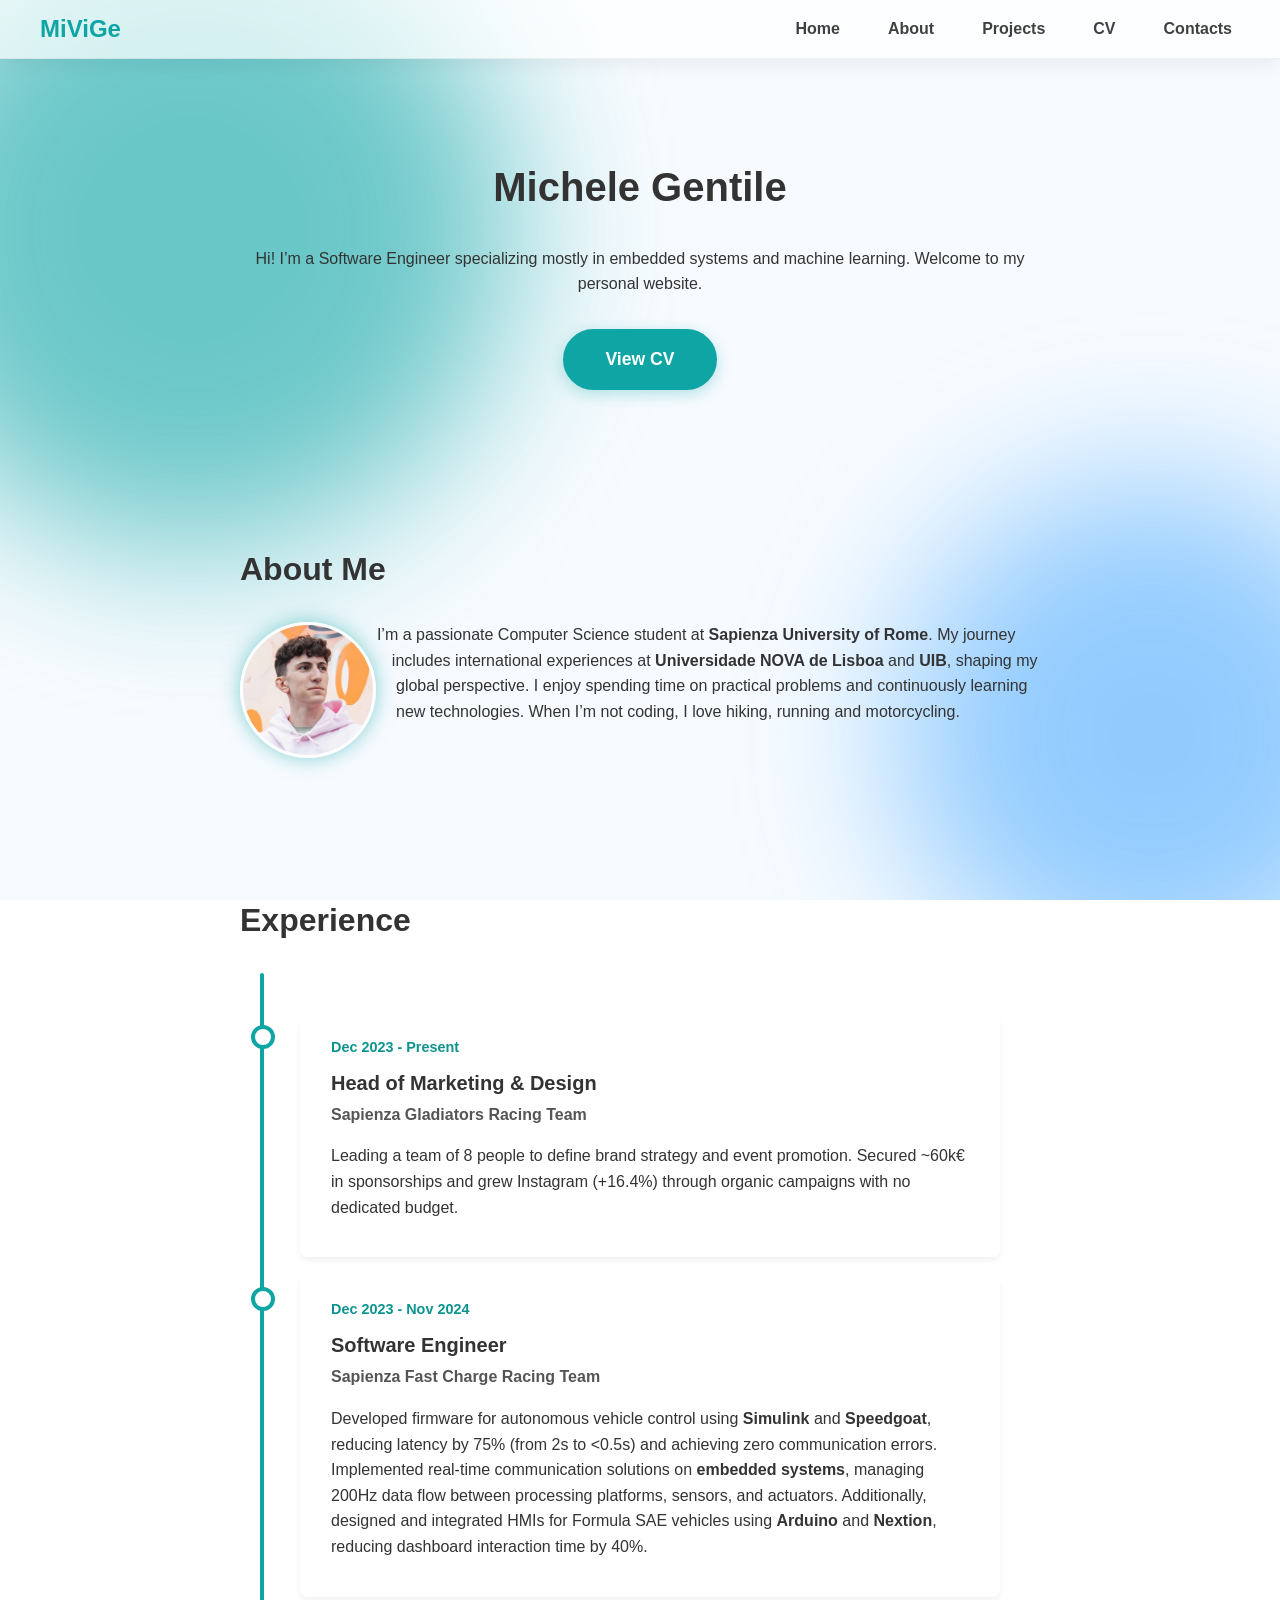
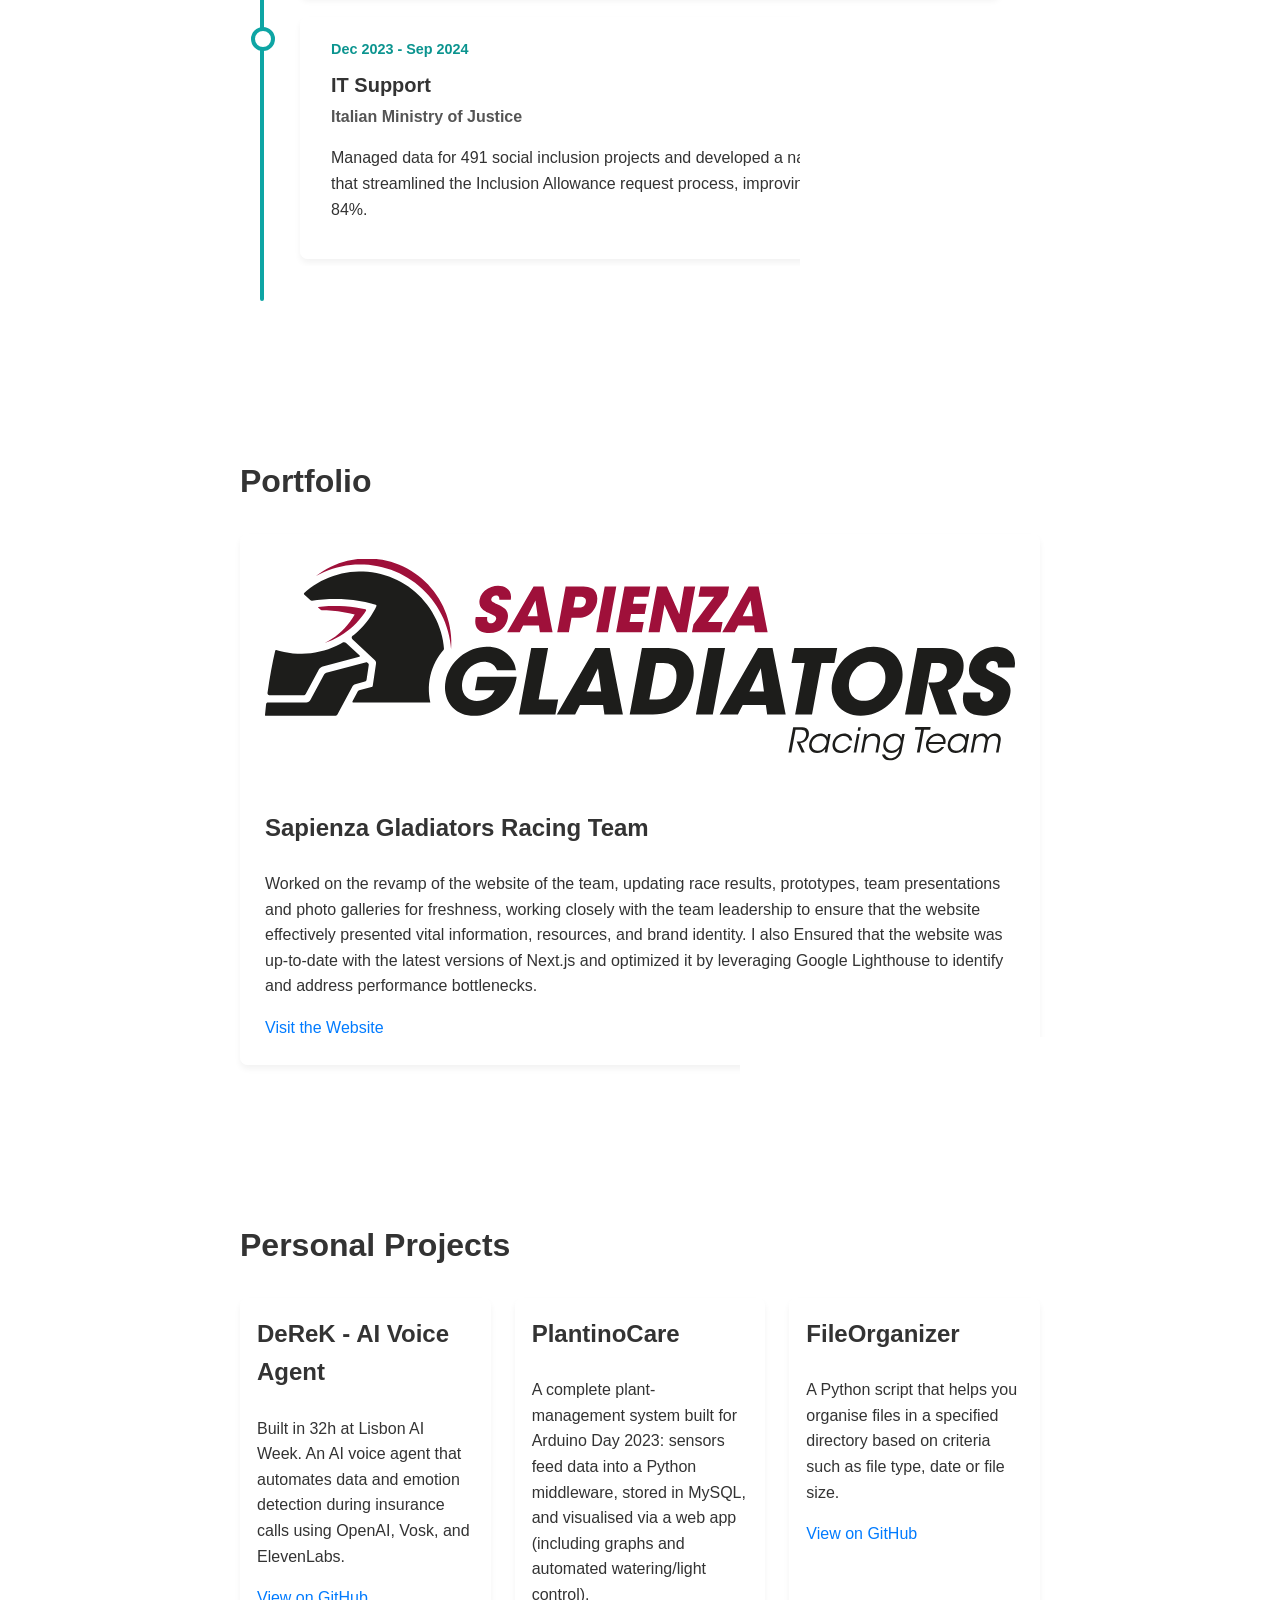
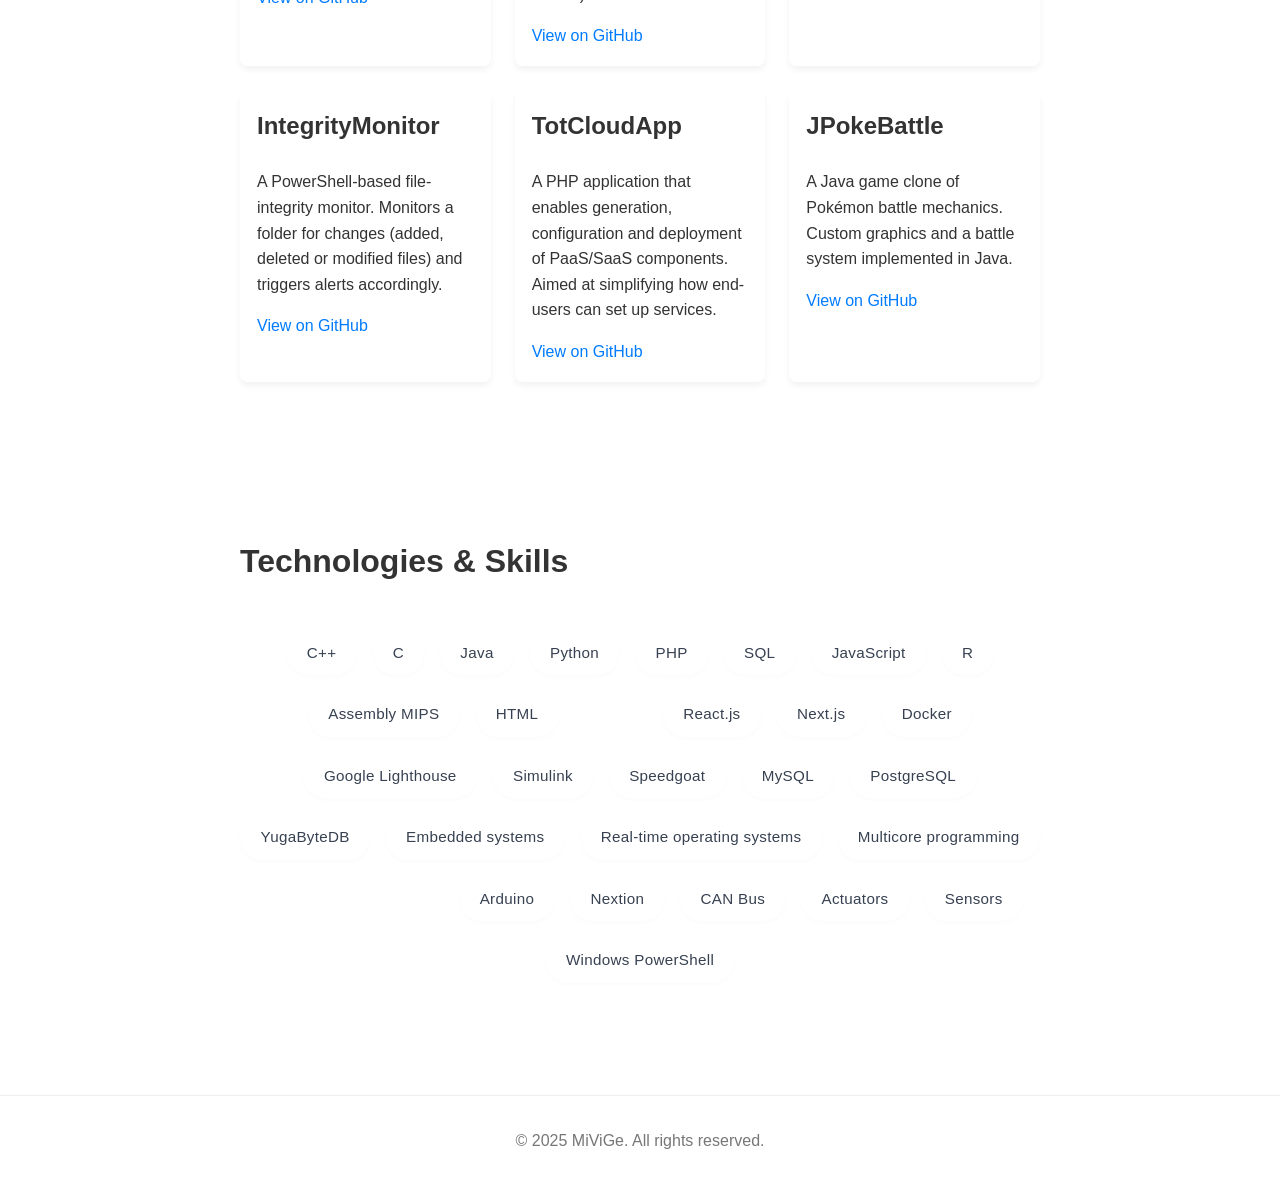
==== commit 59574477: "add cv page" ====
--- a/index.html
+++ b/index.html
@@ -116,7 +116,7 @@
     <p>Hi! I’m a Software Engineer specializing mostly in embedded systems and machine learning. Welcome to my personal
       website.</p>
     <div class="cta-container">
-      <a href="assets/docs/Gentile_MicheleVincenzo_CV.pdf" target="_blank" class="cta-button">
+      <a href="assets/docs/Gentile_MicheleVincenzo_Resume.pdf" target="_blank" class="cta-button">
         View CV
       </a>
     </div>
--- a/assets/css/components.css
+++ b/assets/css/components.css
@@ -91,8 +91,8 @@
   box-shadow: 0 0 35px rgba(14, 165, 164, 0.8); /* Glow gets intense */
 }
 
-/* Technologies */
-#technologies .tech-grid {
+/* Technologies & Skills Grid */
+.tech-grid {
   display: flex;
   flex-wrap: wrap;
   gap: 1rem;
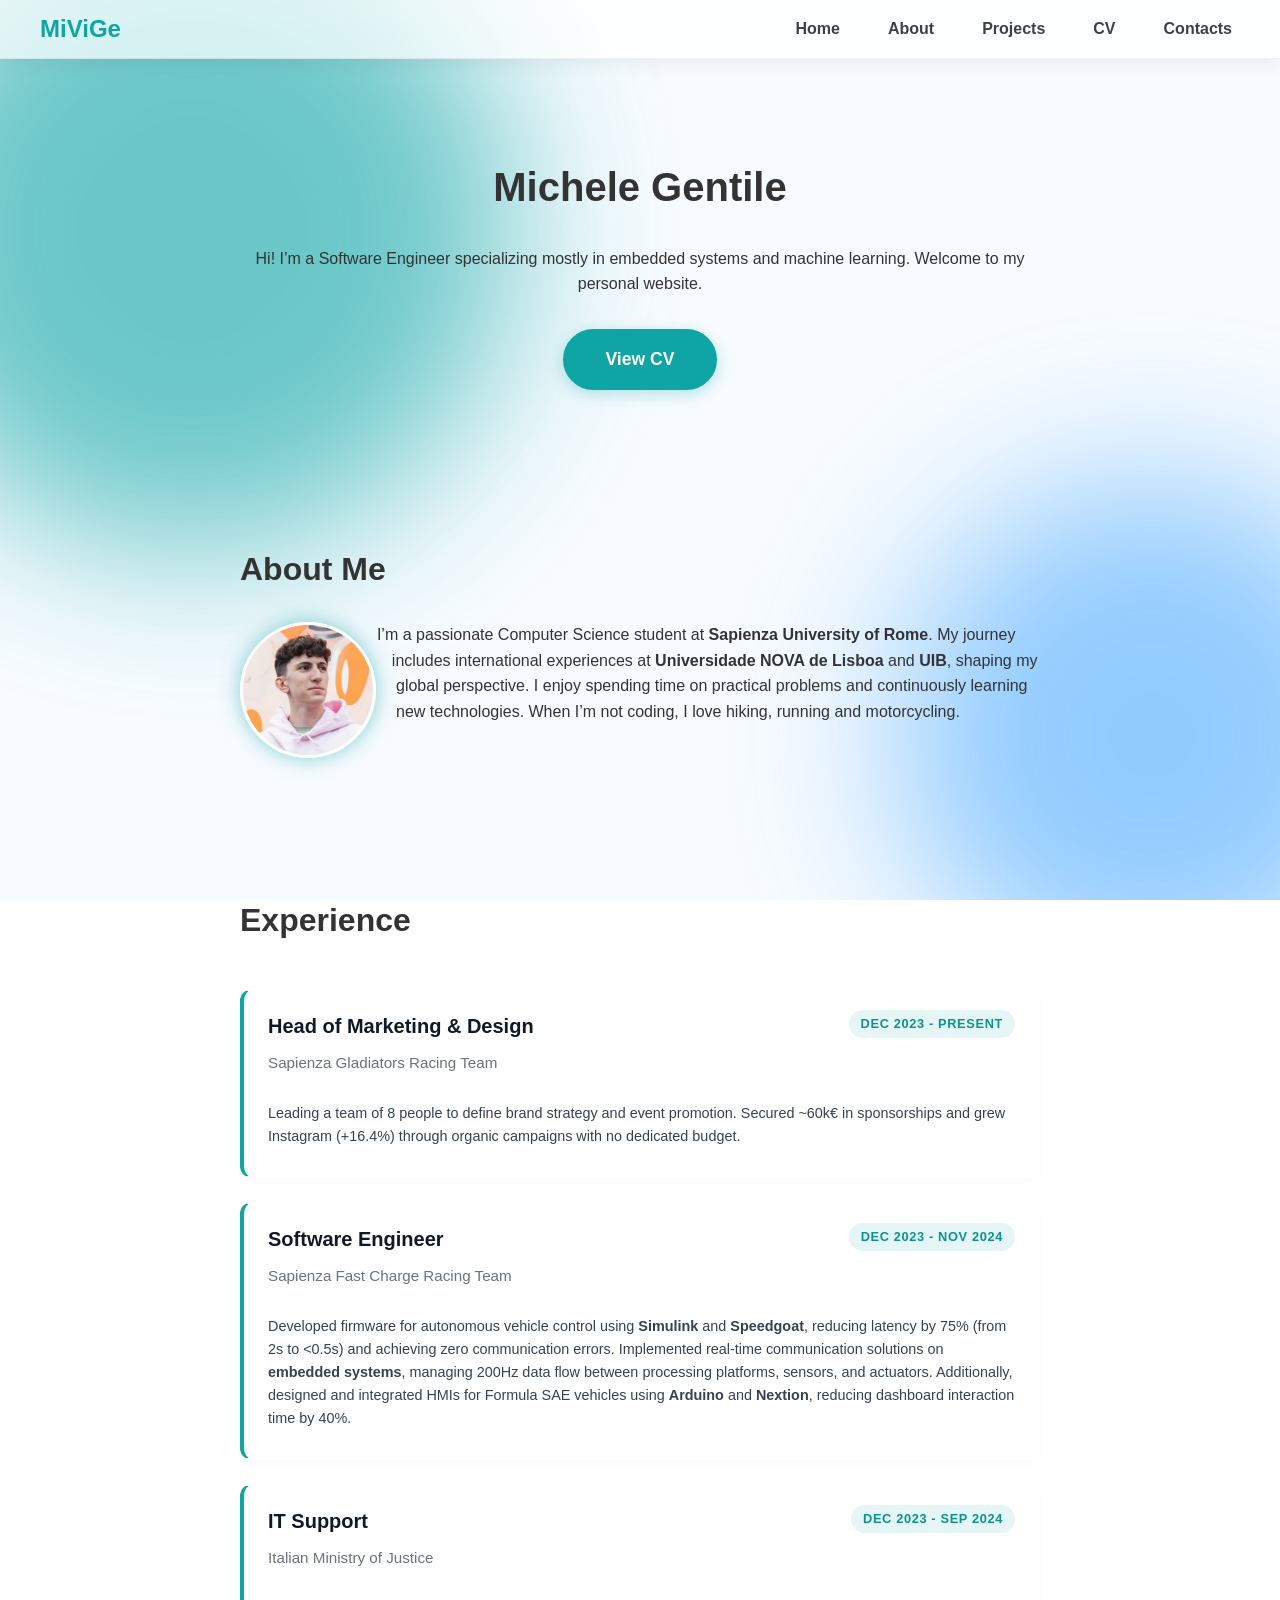
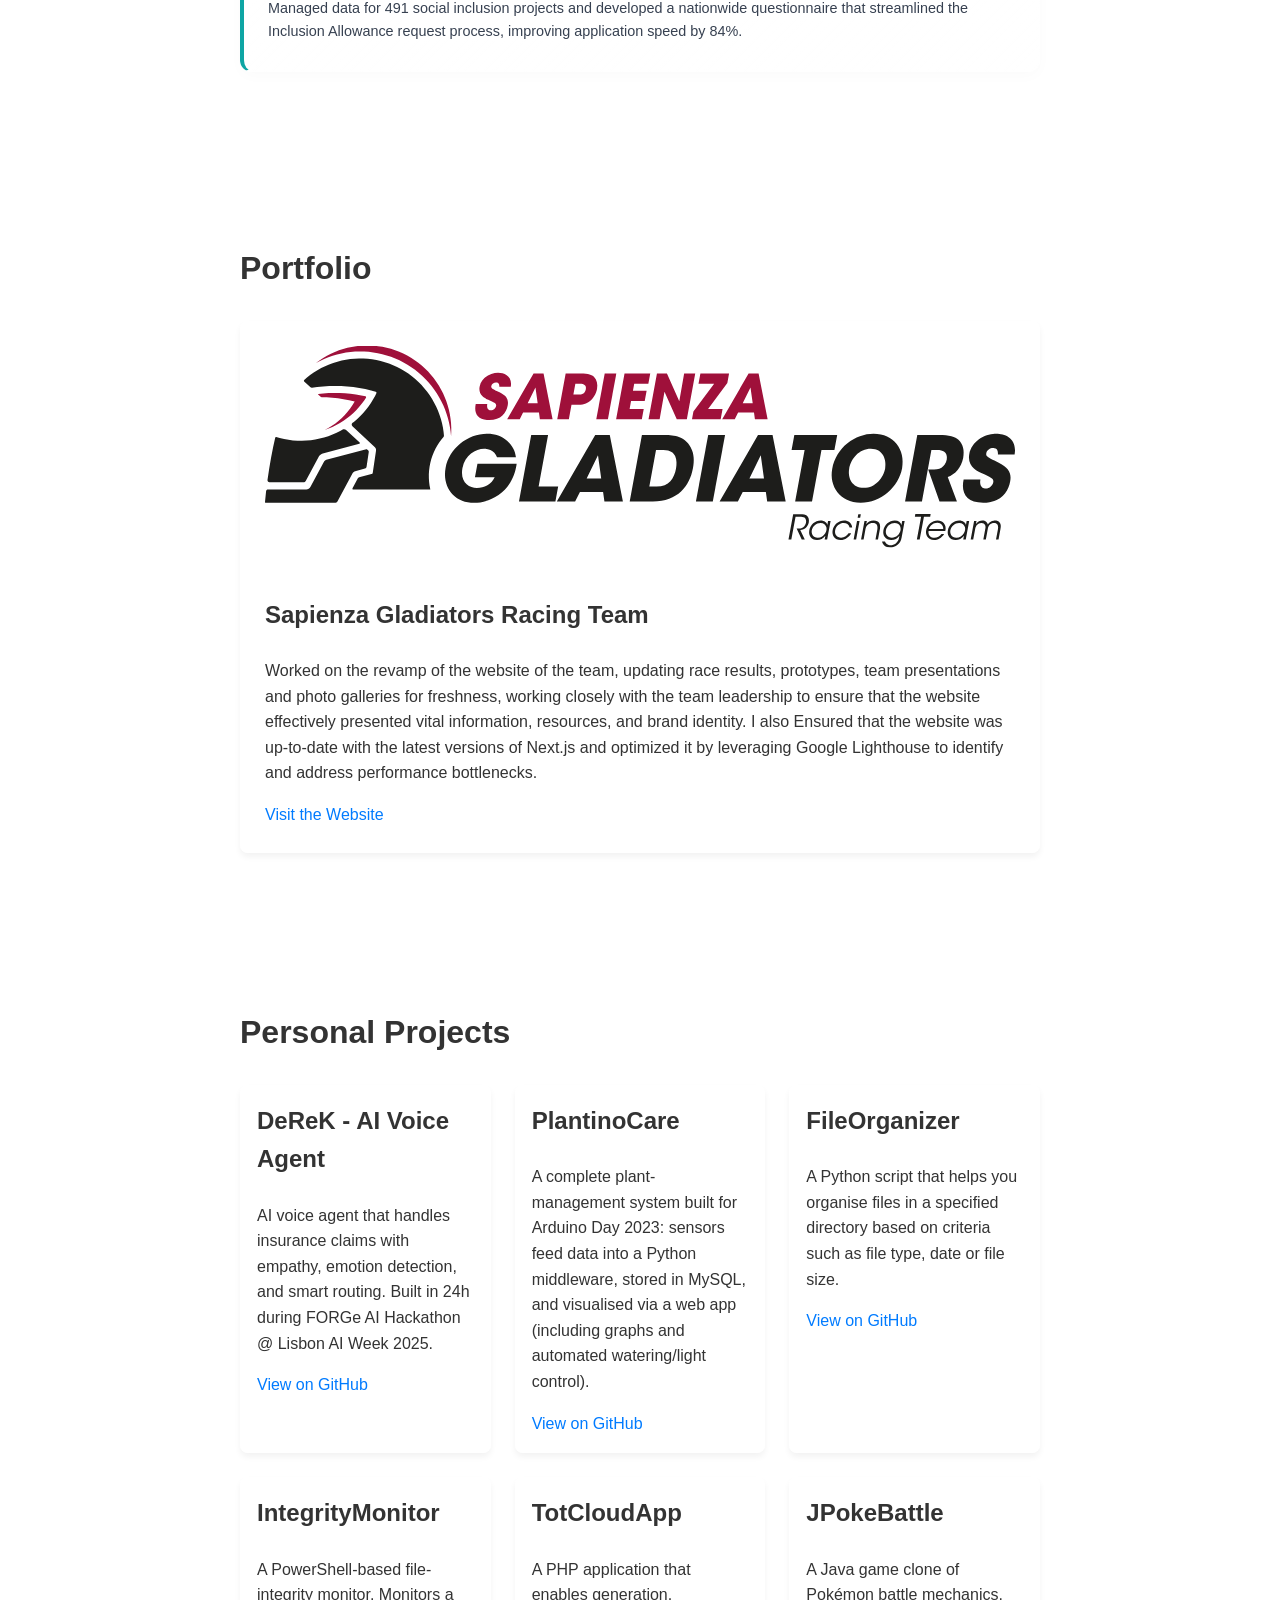
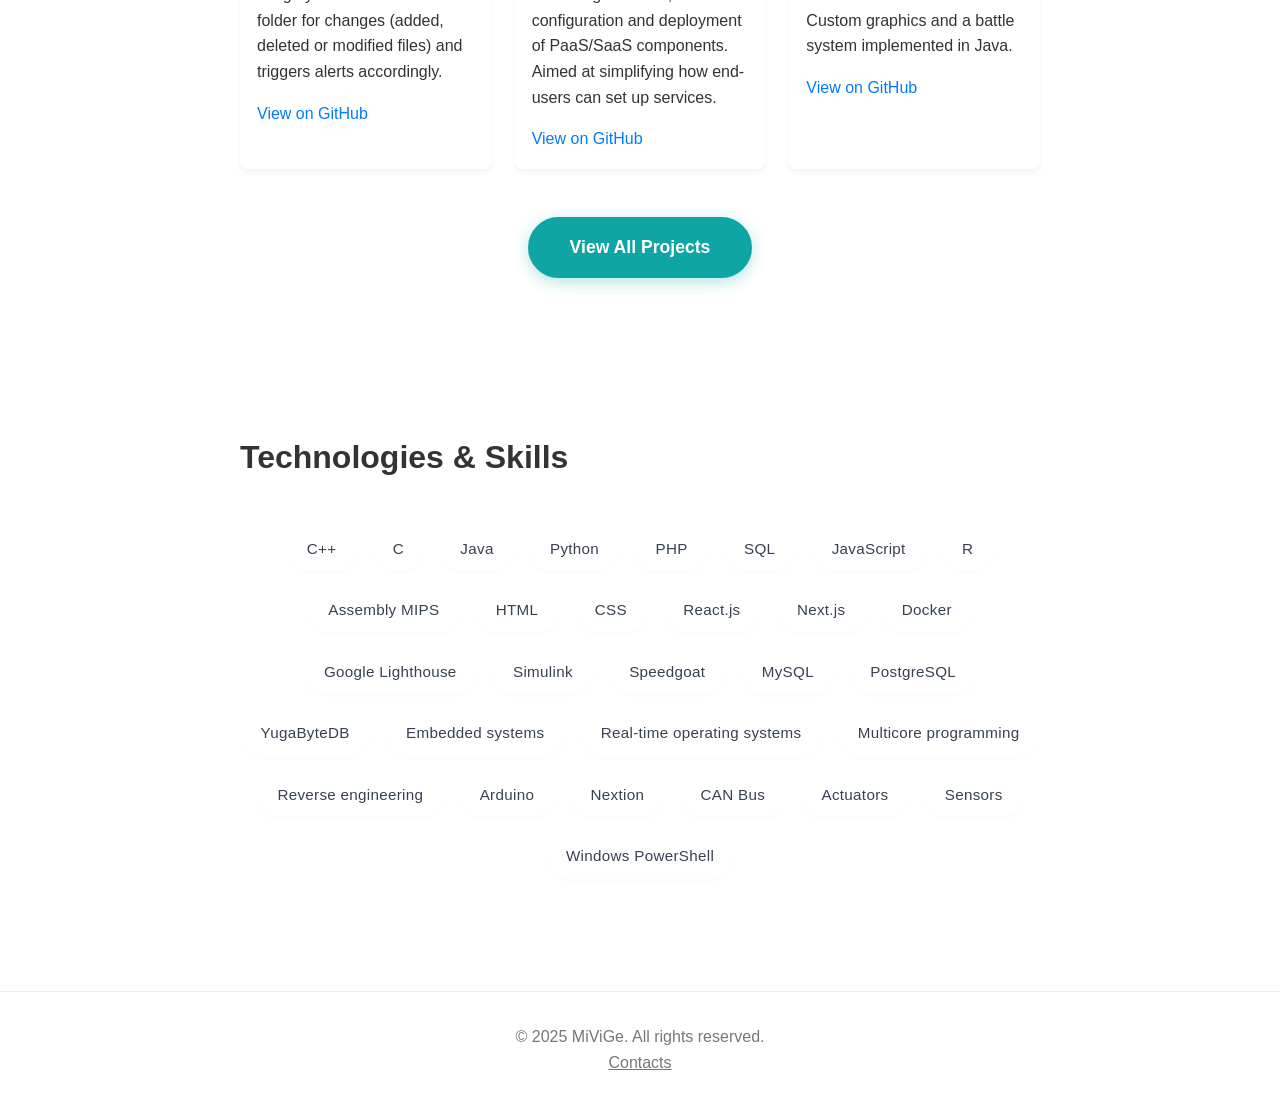
==== commit 409b5e2a: "add button to all projects on home page" ====
--- a/index.html
+++ b/index.html
@@ -204,9 +204,8 @@
     <div class="projects-grid">
       <div class="project-card">
         <h3>DeReK - AI Voice Agent</h3>
-        <p>Built in 32h at Lisbon AI Week. An AI voice agent that automates data and emotion detection during insurance
-          calls using OpenAI, Vosk, and ElevenLabs.</p>
-        <a href="https://github.com/mivige" target="_blank" rel="noopener noreferrer">View on GitHub</a>
+        <p>AI voice agent that handles insurance claims with empathy, emotion detection, and smart routing. Built in 24h during FORGe AI Hackathon @ Lisbon AI Week 2025.</p>
+        <a href="https://github.com/mivige/DeReK" target="_blank" rel="noopener noreferrer">View on GitHub</a>
       </div>
 
       <div class="project-card">
@@ -243,6 +242,10 @@
         <p>A Java game clone of Pokémon battle mechanics. Custom graphics and a battle system implemented in Java.</p>
         <a href="https://github.com/mivige/JPokeBattle" target="_blank" rel="noopener noreferrer">View on GitHub</a>
       </div>
+    </div>
+    
+    <div style="text-align: center; margin-top: 3rem;">
+      <a href="/project.html" class="cta-button">View All Projects</a>
     </div>
   </section>
 
--- a/assets/css/components.css
+++ b/assets/css/components.css
@@ -1,29 +1,38 @@
 /* Projects */
 #projects .projects-grid {
   display: grid;
-  grid-template-columns: repeat(auto-fit, minmax(200px,1fr));
+  grid-template-columns: repeat(auto-fit, minmax(200px, 1fr));
   gap: 1.5rem;
 }
+
 .project-card {
   border: 1px solid #ddd;
   border-radius: 8px;
   padding: 1rem;
   background: #fff;
-  box-shadow: 0 2px 4px rgba(0,0,0,0.05);
+  box-shadow: 0 2px 4px rgba(0, 0, 0, 0.05);
   transition: background 0.3s, border-color 0.3s;
 }
-.project-card h3 { margin-top: 0; }
-.project-card a { color: #007bff; }
+
+.project-card h3 {
+  margin-top: 0;
+}
+
+.project-card a {
+  color: #007bff;
+}
 
 /* Portfolio */
 #portfolio {
   padding-top: 6rem;
 }
+
 #portfolio .portfolio-grid {
   display: flex;
   flex-direction: column;
   gap: 2rem;
 }
+
 .portfolio-card {
   display: flex;
   flex-wrap: wrap;
@@ -31,9 +40,10 @@
   border: 1px solid #ddd;
   border-radius: 8px;
   overflow: hidden;
-  box-shadow: 0 2px 4px rgba(0,0,0,0.05);
+  box-shadow: 0 2px 4px rgba(0, 0, 0, 0.05);
   transition: border-color 0.3s;
 }
+
 .portfolio-img {
   flex: 1 1 100%;
   max-width: none;
@@ -43,29 +53,44 @@
   display: block;
   padding: 1.5rem;
 }
+
 .portfolio-content {
   flex: 1 1 60%;
   padding: 1.5rem;
 }
-.portfolio-content h3 { margin-top: 0; }
-.portfolio-content a { color: #007bff; }
-
-.project-card, .portfolio-card {
-    background: rgba(255, 255, 255, 0.7);
-    backdrop-filter: blur(10px);
-    -webkit-backdrop-filter: blur(10px);
-    border: 1px solid rgba(255, 255, 255, 0.5);
-    box-shadow: 0 4px 6px rgba(0, 0, 0, 0.05);
-    transition: all 0.3s cubic-bezier(0.25, 0.8, 0.25, 1); /* Smooth 'snap' effect */
-    position: relative;
-    z-index: 1;
-}
-.project-card:hover, .portfolio-card:hover {
+
+.portfolio-content h3 {
+  margin-top: 0;
+}
+
+.portfolio-content a {
+  color: #007bff;
+}
+
+.project-card,
+.portfolio-card {
+  background: rgba(255, 255, 255, 0.7);
+  backdrop-filter: blur(10px);
+  -webkit-backdrop-filter: blur(10px);
+  border: 1px solid rgba(255, 255, 255, 0.5);
+  box-shadow: 0 4px 6px rgba(0, 0, 0, 0.05);
+  transition: all 0.3s cubic-bezier(0.25, 0.8, 0.25, 1);
+  /* Smooth 'snap' effect */
+  position: relative;
+  z-index: 1;
+}
+
+.project-card:hover,
+.portfolio-card:hover {
   transform: translateY(-5px);
-  box-shadow: 0 15px 30px rgba(14, 165, 164, 0.15); /* Soft teal shadow */
-  border-color: var(--primary); /* Highlights the border in teal */
-  background: rgba(255, 255, 255, 0.85); /* Becomes slightly less transparent */
-}
+  box-shadow: 0 15px 30px rgba(14, 165, 164, 0.15);
+  /* Soft teal shadow */
+  border-color: var(--primary);
+  /* Highlights the border in teal */
+  background: rgba(255, 255, 255, 0.85);
+  /* Becomes slightly less transparent */
+}
+
 .portfolio-card:hover .portfolio-img {
   transform: scale(1.02);
   transition: transform 0.4s ease;
@@ -79,16 +104,20 @@
   height: 130px;
   border-radius: 50%;
   object-fit: cover;
-  shape-outside: circle(); /* Helps text wrap nicely around the circle */
-  border: 3px solid rgba(255, 255, 255, 0.8); /* Clean white rim */
-  box-shadow: 0 0 20px rgba(14, 165, 164, 0.5); /* Teal Glow */
+  shape-outside: circle();
+  /* Helps text wrap nicely around the circle */
+  border: 3px solid rgba(255, 255, 255, 0.8);
+  /* Clean white rim */
+  box-shadow: 0 0 20px rgba(14, 165, 164, 0.5);
+  /* Teal Glow */
   transition: transform 0.4s ease, box-shadow 0.4s ease;
 }
 
 /* Hover Interaction */
 #about .profile-pic:hover {
   transform: scale(1.08);
-  box-shadow: 0 0 35px rgba(14, 165, 164, 0.8); /* Glow gets intense */
+  box-shadow: 0 0 35px rgba(14, 165, 164, 0.8);
+  /* Glow gets intense */
 }
 
 /* Technologies & Skills Grid */
@@ -99,23 +128,24 @@
   justify-content: center;
   padding: 1rem 0;
 }
+
 .tech-badge {
   display: inline-block;
   padding: 0.6rem 1.2rem;
   border-radius: 50px;
-  
+
   /* Glass Effect */
-  background: rgba(255, 255, 255, 0.4); 
+  background: rgba(255, 255, 255, 0.4);
   backdrop-filter: blur(5px);
   -webkit-backdrop-filter: blur(5px);
   border: 1px solid rgba(255, 255, 255, 0.3);
-  
+
   /* Typography & Layout */
   font-weight: 500;
   color: #374151;
   font-size: 0.95rem;
   letter-spacing: 0.02em;
-  
+
   cursor: default;
   transition: all 0.3s cubic-bezier(0.34, 1.56, 0.64, 1);
   box-shadow: 0 2px 5px rgba(0, 0, 0, 0.02);
@@ -123,16 +153,23 @@
 }
 
 .tech-badge:hover {
-  background: rgba(255, 255, 255, 0.95); 
-  transform: translateY(-4px) scale(1.05); 
-  border-color: var(--primary); 
-  color: var(--primary-600); 
-  box-shadow: 0 8px 20px rgba(14, 165, 164, 0.25); 
+  background: rgba(255, 255, 255, 0.95);
+  transform: translateY(-4px) scale(1.05);
+  border-color: var(--primary);
+  color: var(--primary-600);
+  box-shadow: 0 8px 20px rgba(14, 165, 164, 0.25);
 }
 
 @keyframes popIn {
-  0% { opacity: 0; transform: scale(0.5) translateY(20px); }
-  100% { opacity: 1; transform: scale(1) translateY(0); }
+  0% {
+    opacity: 0;
+    transform: scale(0.5) translateY(20px);
+  }
+
+  100% {
+    opacity: 1;
+    transform: scale(1) translateY(0);
+  }
 }
 
 /* Contact */
@@ -154,7 +191,7 @@
   -webkit-backdrop-filter: blur(8px);
   border: 1px solid rgba(255, 255, 255, 0.4);
   border-radius: 12px;
-  
+
   /* 2. SPACING & LAYOUT */
   padding: 1rem 1.5rem;
   font-size: 1.05rem;
@@ -165,14 +202,17 @@
   gap: 0.5rem;
   flex-wrap: wrap;
   position: relative;
-  
+
   /* 3. INTERACTION */
   transition: all 0.3s ease;
   cursor: default;
 
-  overflow-wrap: break-word;   /* Standard way to break long words */
-  word-wrap: break-word;       /* Legacy support */
-  hyphens: auto;               /* Adds hyphens if possible */
+  overflow-wrap: break-word;
+  /* Standard way to break long words */
+  word-wrap: break-word;
+  /* Legacy support */
+  hyphens: auto;
+  /* Adds hyphens if possible */
 }
 
 .copy-btn {
@@ -206,9 +246,11 @@
 /* Hover Effect for the whole row */
 #contact .contact-list li:hover {
   background: rgba(255, 255, 255, 0.95);
-  transform: translateX(10px); /* Slides slightly to the right */
+  transform: translateX(10px);
+  /* Slides slightly to the right */
   border-color: var(--primary);
-  box-shadow: 0 5px 15px rgba(14, 165, 164, 0.2); /* Teal shadow */
+  box-shadow: 0 5px 15px rgba(14, 165, 164, 0.2);
+  /* Teal shadow */
 }
 
 @media screen and (max-width: 480px) {
@@ -221,7 +263,7 @@
     text-align: center;
     gap: 0.2rem;
   }
-  
+
   #contact .contact-list li a {
     margin-left: 0;
   }
@@ -239,11 +281,11 @@
   font-weight: bold;
   text-decoration: none;
   border-radius: 50px;
-  
+
   background: var(--primary);
   color: #ffffff;
   border: 2px solid var(--primary);
-  
+
   box-shadow: 0 4px 15px rgba(14, 165, 164, 0.3);
   transition: all 0.3s ease;
 }
@@ -255,112 +297,316 @@
   transform: translateY(-3px);
 }
 
-/* Timeline */
 .timeline {
-  position: relative;
+  display: flex;
+  flex-direction: column;
+  gap: 1.5rem;
+  /* Controls spacing between items */
   max-width: 800px;
   margin: 0 auto;
-  padding: 2rem 0;
-}
-
-.timeline::after {
-  content: '';
+  padding: 1rem 0;
+}
+
+.timeline::after,
+.timeline-item::after {
+  display: none !important;
+}
+
+.timeline-item {
+  background: transparent;
+  padding: 0;
+  width: 100%;
+}
+
+.timeline-content {
+  padding: 1.25rem 1.5rem;
+  background: linear-gradient(135deg, rgba(255, 255, 255, 0.7) 0%, rgba(255, 255, 255, 0.3) 100%);
+  backdrop-filter: blur(12px);
+  -webkit-backdrop-filter: blur(12px);
+  border-radius: 12px;
+  /* Smoother corner */
+  border: 1px solid rgba(255, 255, 255, 0.6);
+  border-left: 4px solid var(--primary);
+  /* A clean left accent replaces the external track */
+  box-shadow: 0 4px 15px rgba(0, 0, 0, 0.02);
+  transition: all 0.4s cubic-bezier(0.165, 0.84, 0.44, 1);
+  position: relative;
+  overflow: hidden;
+
+  /* CSS Grid to put Date on the Right of the Title */
+  display: grid;
+  grid-template-columns: 1fr auto;
+  align-items: start;
+}
+
+/* Subtle inner glow */
+.timeline-content::before {
+  content: "";
   position: absolute;
-  width: 4px;
-  background-color: var(--primary);
   top: 0;
-  bottom: 0;
-  left: 20px; 
-  border-radius: 2px;
-}
-
-.timeline-item {
-  padding: 10px 40px; 
-  padding-left: 60px;
+  left: 0;
+  width: 100%;
+  height: 100%;
+  background: linear-gradient(135deg, transparent, rgba(14, 165, 164, 0.05));
+  opacity: 0;
+  transition: opacity 0.4s ease;
+  pointer-events: none;
+}
+
+.timeline-content:hover {
+  transform: translateY(-3px);
+  border-left-width: 8px;
+  /* Accent bar grows smoothly */
+  box-shadow: 0 8px 20px rgba(14, 165, 164, 0.1);
+  background: linear-gradient(135deg, rgba(255, 255, 255, 0.85) 0%, rgba(255, 255, 255, 0.5) 100%);
+}
+
+.timeline-content:hover::before {
+  opacity: 1;
+}
+
+.timeline-date {
+  grid-column: 2;
+  grid-row: 1;
+  justify-self: end;
+  font-size: 0.8rem;
+  /* Scaled down */
+  color: var(--primary-600);
+  font-weight: 700;
+  margin-bottom: 0.8rem;
+  background: rgba(14, 165, 164, 0.1);
+  padding: 4px 12px;
+  border-radius: 20px;
+  letter-spacing: 0.05em;
+  text-transform: uppercase;
+}
+
+.timeline-content h3 {
+  grid-column: 1;
+  grid-row: 1;
+  margin: 0 0 0.5rem 0;
+  padding-right: 1.5rem;
+  /* Gap buffer so long titles don't touch the date pill */
+  font-size: 1.25rem;
+  /* Scaled down */
+  color: #111827;
+}
+
+.timeline-content>*:not(h3):not(.timeline-date) {
+  grid-column: 1 / -1;
+}
+
+.timeline-content h4 {
+  margin: 0 0 0.8rem 0;
+  color: #6b7280;
+  font-weight: 500;
+  font-size: 0.95rem;
+  /* Scaled down */
+}
+
+.timeline-content p,
+.timeline-content ul {
   position: relative;
-  background-color: inherit;
-  width: 100%;
-  box-sizing: border-box;
-}
-
-.timeline-item::after {
-  content: '';
-  position: absolute;
-  width: 16px;
-  height: 16px;
-  left: 11px; 
-  background-color: #fff;
-  border: 4px solid var(--primary);
-  top: 20px;
-  border-radius: 50%;
   z-index: 1;
-  transition: all 0.3s ease;
-}
-
-.timeline-item:hover::after {
-  background-color: var(--primary);
-  transform: scale(1.2);
-}
-
-.timeline-content {
-  padding: 20px 30px;
+  color: #374151;
+  font-size: 0.9rem;
+  /* Scaled down text */
+  margin-bottom: 0.5rem;
+}
+
+@media screen and (max-width: 768px) {
+  .timeline-content {
+    padding: 1rem 1.2rem;
+    grid-template-columns: 1fr;
+    /* Switch to single column on mobile */
+  }
+
+  .timeline-date {
+    grid-column: 1;
+    grid-row: 1;
+    justify-self: start;
+    /* Put date back on the left */
+    margin-bottom: 0.6rem;
+  }
+
+  .timeline-content h3 {
+    grid-column: 1;
+    grid-row: 2;
+    padding-right: 0;
+  }
+}
+
+/* ==========================================================================
+   Project Page Specific Styles
+   ========================================================================== */
+
+/* Featured Projects Showcase */
+.projects-showcase-grid {
+  display: flex;
+  flex-direction: column;
+  gap: 3rem;
+  max-width: 900px;
+  margin: 0 auto;
+}
+
+.showcase-card {
+  display: flex;
+  flex-direction: row;
   background: rgba(255, 255, 255, 0.7);
   backdrop-filter: blur(10px);
   -webkit-backdrop-filter: blur(10px);
+  border: 1px solid rgba(255, 255, 255, 0.5);
+  border-radius: 16px;
+  overflow: hidden;
+  box-shadow: 0 4px 15px rgba(0, 0, 0, 0.05);
+  transition: all 0.4s cubic-bezier(0.165, 0.84, 0.44, 1);
+  min-height: 250px;
+}
+
+.showcase-card.rev {
+  flex-direction: row-reverse;
+}
+
+.showcase-card:hover {
+  transform: translateY(-5px);
+  box-shadow: 0 15px 30px rgba(14, 165, 164, 0.15);
+  border-color: var(--primary);
+  background: rgba(255, 255, 255, 0.85);
+}
+
+.showcase-img {
+  flex: 0 0 40%;
+  overflow: hidden;
   position: relative;
-  border-radius: 8px;
-  border: 1px solid rgba(255, 255, 255, 0.5);
-  box-shadow: 0 4px 6px rgba(0,0,0,0.05);
-  transition: transform 0.3s ease;
-}
-
-.timeline-content:hover {
-  transform: translateX(5px);
-  box-shadow: 0 10px 20px rgba(14, 165, 164, 0.15);
-}
-
-.timeline-date {
+}
+
+.showcase-img img {
+  width: 100%;
+  height: 100%;
+  object-fit: cover;
+  transition: transform 0.5s ease;
+}
+
+.showcase-card:hover .showcase-img img,
+.showcase-card:hover .showcase-img div {
+  transform: scale(1.05);
+  transition: transform 0.5s ease;
+}
+
+.showcase-content {
+  flex: 1;
+  padding: 2rem;
+  display: flex;
+  flex-direction: column;
+  justify-content: center;
+}
+
+.showcase-content h3 {
+  margin-top: 0;
+  font-size: 1.5rem;
+  color: #111827;
+  margin-bottom: 0.5rem;
+}
+
+.showcase-content p {
+  color: #555;
+  line-height: 1.6;
+  margin-bottom: 1.5rem;
+  flex-grow: 1;
+}
+
+/* Tech Pills (for projects) */
+.tech-pills {
+  display: flex;
+  flex-wrap: wrap;
+  gap: 0.5rem;
+  margin-bottom: 1rem;
+}
+
+.tech-pills span {
+  font-size: 0.75rem;
+  font-weight: 600;
+  color: var(--primary-600);
+  background: rgba(14, 165, 164, 0.1);
+  padding: 0.25rem 0.75rem;
+  border-radius: 20px;
+  letter-spacing: 0.02em;
+}
+
+/* Action Buttons within Projects */
+.project-actions {
+  display: flex;
+  gap: 1rem;
+  align-items: center;
+}
+
+.project-actions a.small-btn {
+  padding: 0.6rem 1.2rem;
   font-size: 0.9rem;
+}
+
+.project-actions a.outline {
+  background: transparent;
+  color: var(--primary);
+  border: 2px solid var(--primary);
+}
+
+.project-actions a.outline:hover {
+  background: var(--primary);
+  color: #fff;
+  box-shadow: 0 4px 15px rgba(14, 165, 164, 0.3);
+}
+
+/* Grid for smaller projects */
+.projects-grid.extra {
+  max-width: 1000px;
+  margin: 0 auto;
+  display: grid;
+  grid-template-columns: repeat(2, 1fr);
+  gap: 2rem;
+}
+
+.projects-grid.extra .project-card {
+  display: flex;
+  flex-direction: column;
+}
+
+.projects-grid.extra .project-card p {
+  flex-grow: 1;
+  color: #555;
+  font-size: 0.95rem;
+}
+
+.projects-grid.extra .project-actions {
+  margin-top: auto;
+  padding-top: 1rem;
+}
+
+.projects-grid.extra .project-actions a {
+  font-weight: 600;
+  text-decoration: none;
+  display: inline-flex;
+  align-items: center;
+  transition: color 0.2s, transform 0.2s;
+}
+
+.projects-grid.extra .project-actions a:hover {
   color: var(--primary-600);
-  font-weight: bold;
-  margin-bottom: 0.5rem;
-  display: block;
-}
-
-.timeline-content h3 {
-  margin-top: 0;
-  margin-bottom: 0.2rem;
-  font-size: 1.25rem;
-}
-
-.timeline-content h4 {
-  margin: 0 0 1rem 0;
-  color: #555;
-  font-weight: 600;
-  font-size: 1rem;
-}
-
+  transform: translateX(3px);
+}
+
+/* Responsive */
 @media screen and (max-width: 768px) {
-  .timeline::after {
-    left: 10px;
+  .showcase-card, .showcase-card.rev {
+    flex-direction: column;
   }
   
-  .timeline-item::after {
-    left: 1px;
-    width: 14px;
-    height: 14px;
-    top: 18px;
-  }
-  
-  .timeline-item {
-    padding-left: 40px;
-    padding-right: 0;
-  }
-  
-  .timeline-content {
-    padding: 15px;
-  }
-  
-  .timeline-content h3 { font-size: 1.1rem; }
-  .timeline-content h4 { font-size: 0.9rem; }
-}
+  .showcase-img {
+    height: 200px;
+    flex: none;
+  }
+
+  .projects-grid.extra {
+    grid-template-columns: 1fr;
+  }
+}
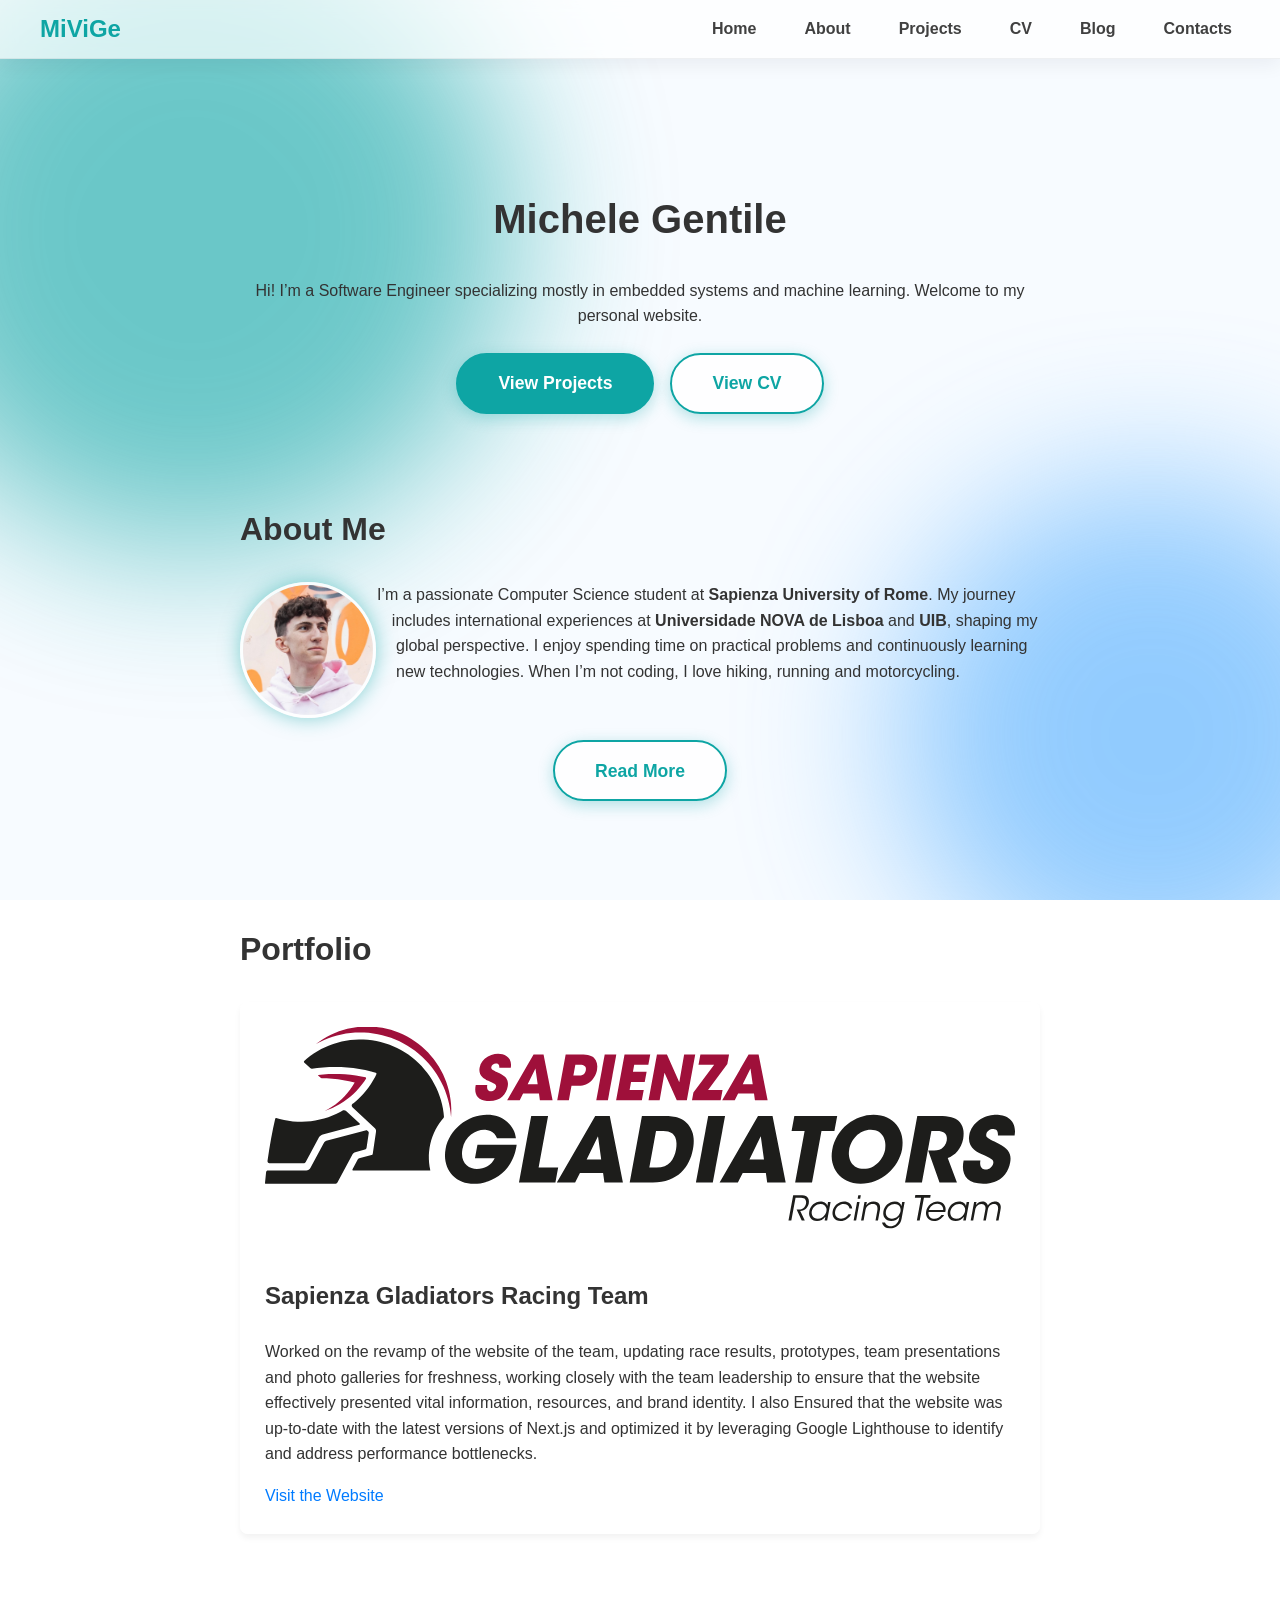
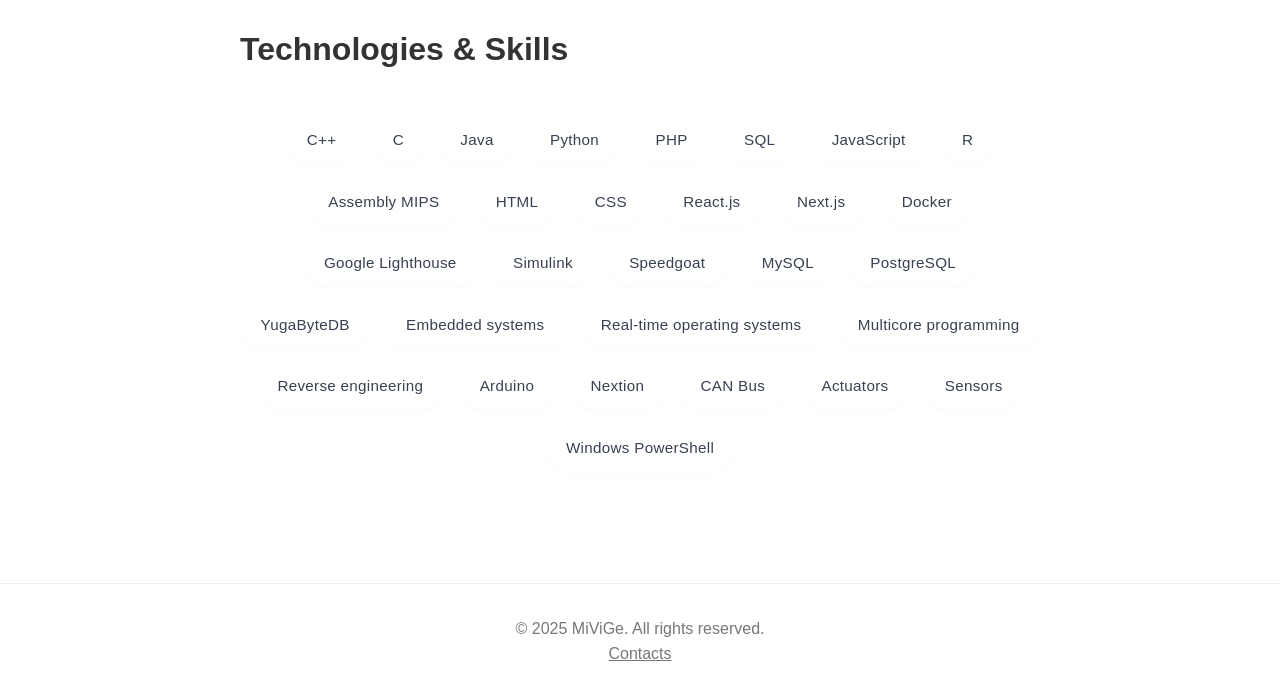
==== commit bbc930f3: "restyle home page and some animations" ====
--- a/index.html
+++ b/index.html
@@ -115,8 +115,11 @@
     <h1>Michele Gentile</h1>
     <p>Hi! I’m a Software Engineer specializing mostly in embedded systems and machine learning. Welcome to my personal
       website.</p>
-    <div class="cta-container">
-      <a href="assets/docs/Gentile_MicheleVincenzo_Resume.pdf" target="_blank" class="cta-button">
+    <div class="cta-container" style="display: flex; gap: 1rem; justify-content: center; flex-wrap: wrap; margin-top: 1.5rem;">
+      <a href="/project.html" class="cta-button">
+        View Projects
+      </a>
+      <a href="/cv.html" class="cta-button" style="background: rgba(255,255,255,0.8); color: var(--primary);">
         View CV
       </a>
     </div>
@@ -130,48 +133,11 @@
       global perspective. I enjoy spending time on practical problems and continuously learning new technologies. When
       I’m not coding, I love hiking, running and motorcycling.</p>
   </section>
-
-  <section id="experience" data-aos="fade-right">
-    <h2>Experience</h2>
-    <div class="timeline">
-
-      <div class="timeline-item">
-        <div class="timeline-content">
-          <span class="timeline-date">Dec 2023 - Present</span>
-          <h3>Head of Marketing & Design</h3>
-          <h4>Sapienza Gladiators Racing Team</h4>
-          <p>Leading a team of 8 people to define brand strategy and event promotion. Secured ~60k€ in sponsorships and
-            grew Instagram (+16.4%) through organic campaigns with no dedicated budget.</p>
-        </div>
-      </div>
-
-      <div class="timeline-item">
-        <div class="timeline-content">
-          <span class="timeline-date">Dec 2023 - Nov 2024</span>
-          <h3>Software Engineer</h3>
-          <h4>Sapienza Fast Charge Racing Team</h4>
-          <p>Developed firmware for autonomous vehicle control using <strong>Simulink</strong> and
-            <strong>Speedgoat</strong>, reducing latency by 75% (from 2s to <0.5s) and achieving zero communication
-              errors. Implemented real-time communication solutions on <strong>embedded systems</strong>, managing 200Hz
-              data flow between processing platforms, sensors, and actuators. Additionally, designed and integrated HMIs
-              for Formula SAE vehicles using <strong>Arduino</strong> and <strong>Nextion</strong>, reducing dashboard
-              interaction time by 40%.
-          </p>
-        </div>
-      </div>
-
-      <div class="timeline-item">
-        <div class="timeline-content">
-          <span class="timeline-date">Dec 2023 - Sep 2024</span>
-          <h3>IT Support</h3>
-          <h4>Italian Ministry of Justice</h4>
-          <p>Managed data for 491 social inclusion projects and developed a nationwide questionnaire that streamlined
-            the Inclusion Allowance request process, improving application speed by 84%.</p>
-        </div>
-      </div>
-
-    </div>
-  </section>
+  <div style="text-align: center; margin-top: 0.5rem;">
+    <a href="/about.html" class="cta-button" style="background: rgba(255,255,255,0.8); color: var(--primary);">
+      Read More
+    </a>
+  </div>
 
   <section id="portfolio" data-aos="fade-right">
     <h2>Portfolio</h2>
@@ -196,56 +162,6 @@
           <a href="#">View Details</a>
         </div>
       </div>-->
-    </div>
-  </section>
-
-  <section id="projects" data-aos="fade-right">
-    <h2>Personal Projects</h2>
-    <div class="projects-grid">
-      <div class="project-card">
-        <h3>DeReK - AI Voice Agent</h3>
-        <p>AI voice agent that handles insurance claims with empathy, emotion detection, and smart routing. Built in 24h during FORGe AI Hackathon @ Lisbon AI Week 2025.</p>
-        <a href="https://github.com/mivige/DeReK" target="_blank" rel="noopener noreferrer">View on GitHub</a>
-      </div>
-
-      <div class="project-card">
-        <h3>PlantinoCare</h3>
-        <p>A complete plant-management system built for Arduino Day 2023: sensors feed data into a Python middleware,
-          stored in MySQL, and visualised via a web app (including graphs and automated watering/light control).</p>
-        <a href="https://github.com/mivige/PlantinoCare" target="_blank" rel="noopener noreferrer">View on GitHub</a>
-      </div>
-
-      <div class="project-card">
-        <h3>FileOrganizer</h3>
-        <p>A Python script that helps you organise files in a specified directory based on criteria such as file type,
-          date or file size.</p>
-        <a href="https://github.com/mivige/FileOrganizer" target="_blank" rel="noopener noreferrer">View on GitHub</a>
-      </div>
-
-      <div class="project-card">
-        <h3>IntegrityMonitor</h3>
-        <p>A PowerShell-based file-integrity monitor. Monitors a folder for changes (added, deleted or modified files)
-          and triggers alerts accordingly.</p>
-        <a href="https://github.com/mivige/IntegrityMonitor" target="_blank" rel="noopener noreferrer">View on
-          GitHub</a>
-      </div>
-
-      <div class="project-card">
-        <h3>TotCloudApp</h3>
-        <p>A PHP application that enables generation, configuration and deployment of PaaS/SaaS components. Aimed at
-          simplifying how end-users can set up services.</p>
-        <a href="https://github.com/mivige/TotCloudApp" target="_blank" rel="noopener noreferrer">View on GitHub</a>
-      </div>
-
-      <div class="project-card">
-        <h3>JPokeBattle</h3>
-        <p>A Java game clone of Pokémon battle mechanics. Custom graphics and a battle system implemented in Java.</p>
-        <a href="https://github.com/mivige/JPokeBattle" target="_blank" rel="noopener noreferrer">View on GitHub</a>
-      </div>
-    </div>
-    
-    <div style="text-align: center; margin-top: 3rem;">
-      <a href="/project.html" class="cta-button">View All Projects</a>
     </div>
   </section>
 
--- a/assets/css/layout.css
+++ b/assets/css/layout.css
@@ -1,6 +1,6 @@
 /* Sections */
-section { padding: 6rem 2rem 2rem; max-width: 800px; margin: 0 auto; }
-#home { padding-top: 8rem; text-align: center; }
+section { padding: 2rem 2rem 2rem; max-width: 800px; margin: 0 auto; }
+#home { padding-top: 10rem; text-align: center; }
 
 /* Navbar */
 .header {
@@ -69,11 +69,12 @@
 }
 
 .bar {
+  display: block;
   width: 25px;
   height: 3px;
   background-color: var(--primary);
-  margin: 3px 0;
-  transition: 0.3s;
+  margin: 3px auto;
+  transition: all 0.3s ease-in-out;
 }
 
 /* Mobile Navigation */
@@ -81,14 +82,17 @@
   .nav-menu {
     position: fixed;
     left: -100%;
-    top: 70px;
+    top: 0;
     flex-direction: column;
+    justify-content: center;
     background-color: rgba(255,255,255,0.95);
     width: 100%;
+    height: 100vh;
     text-align: center;
     transition: 0.3s;
     box-shadow: 0 10px 27px rgba(0,0,0,0.05);
-    padding: 2rem 0;
+    padding: 6rem 0;
+    z-index: -1;
   }
 
   .nav-menu.active {
@@ -108,11 +112,11 @@
   }
 
   .nav-toggle.is-active .bar:nth-child(1) {
-    transform: translateY(8px) rotate(45deg);
+    transform: translateY(8.5px) rotate(45deg);
   }
 
   .nav-toggle.is-active .bar:nth-child(3) {
-    transform: translateY(-8px) rotate(-45deg);
+    transform: translateY(-8.5px) rotate(-45deg);
   }
 }
 
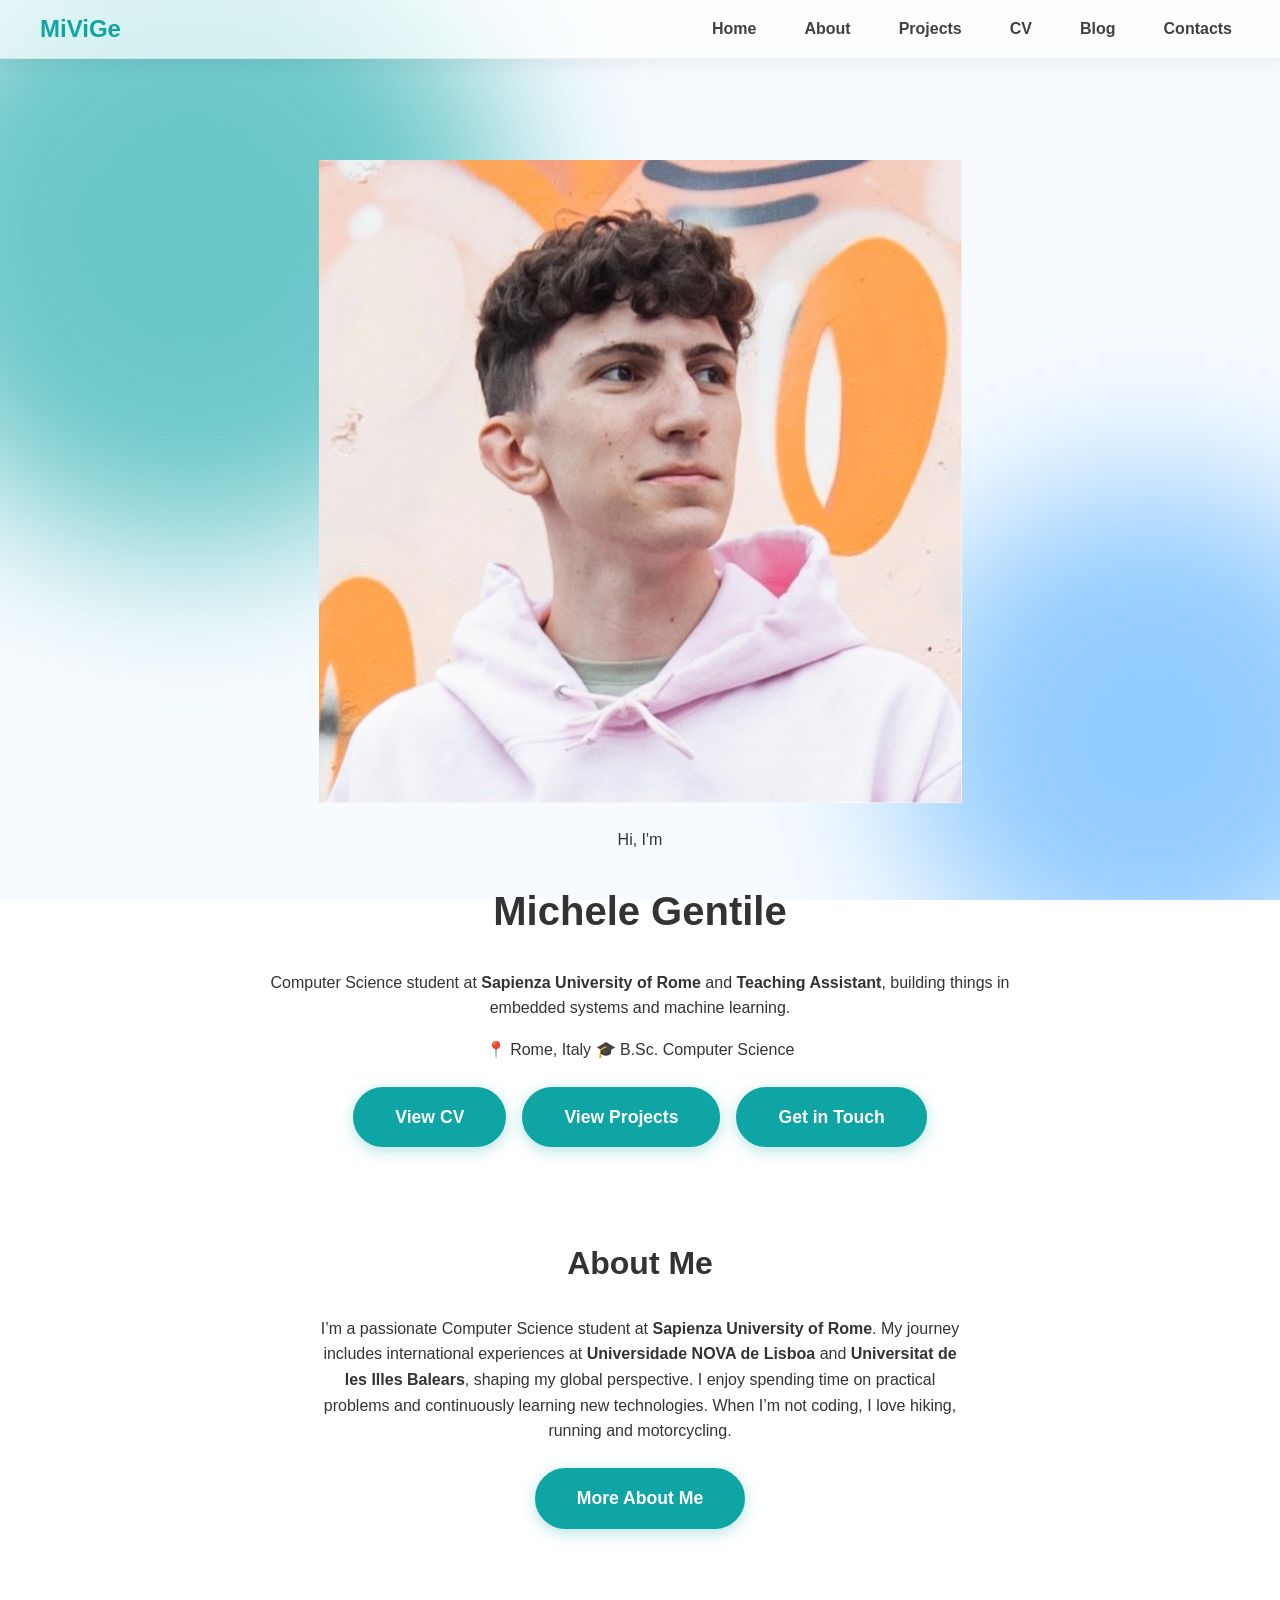
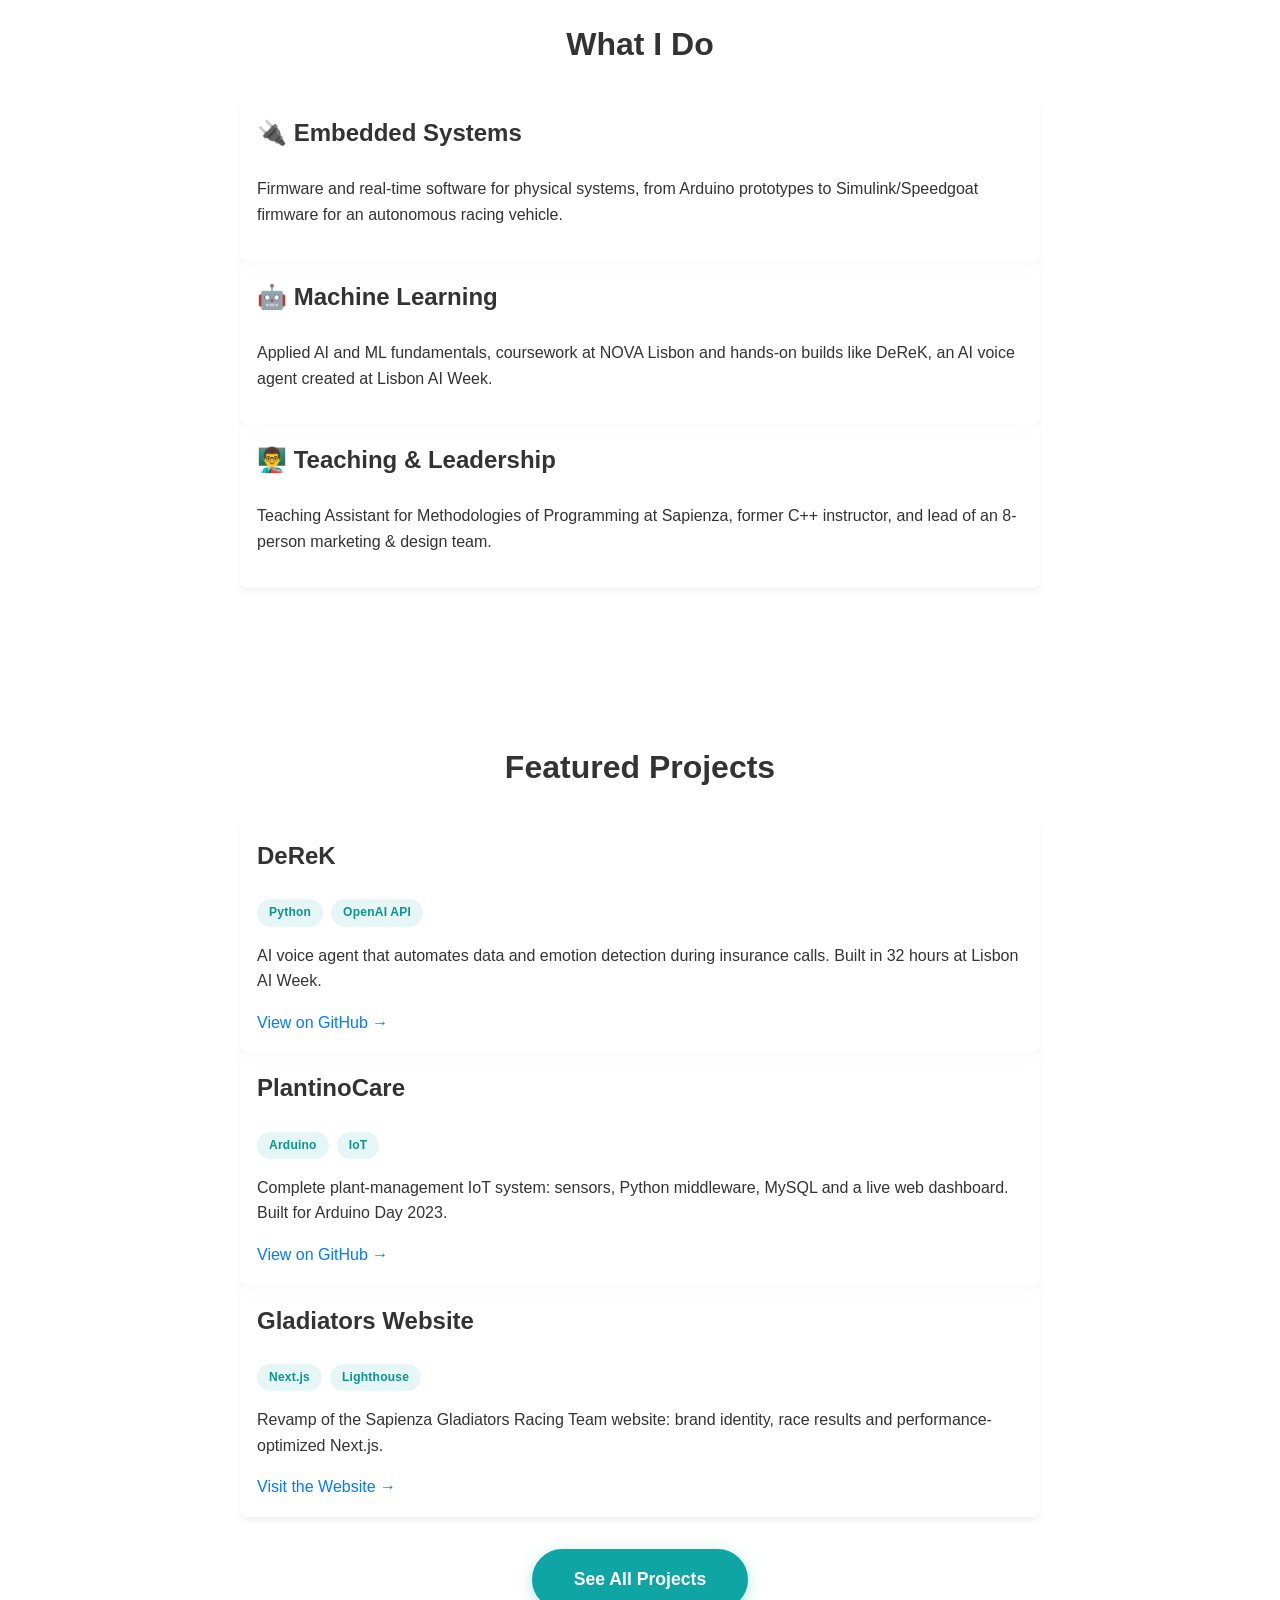
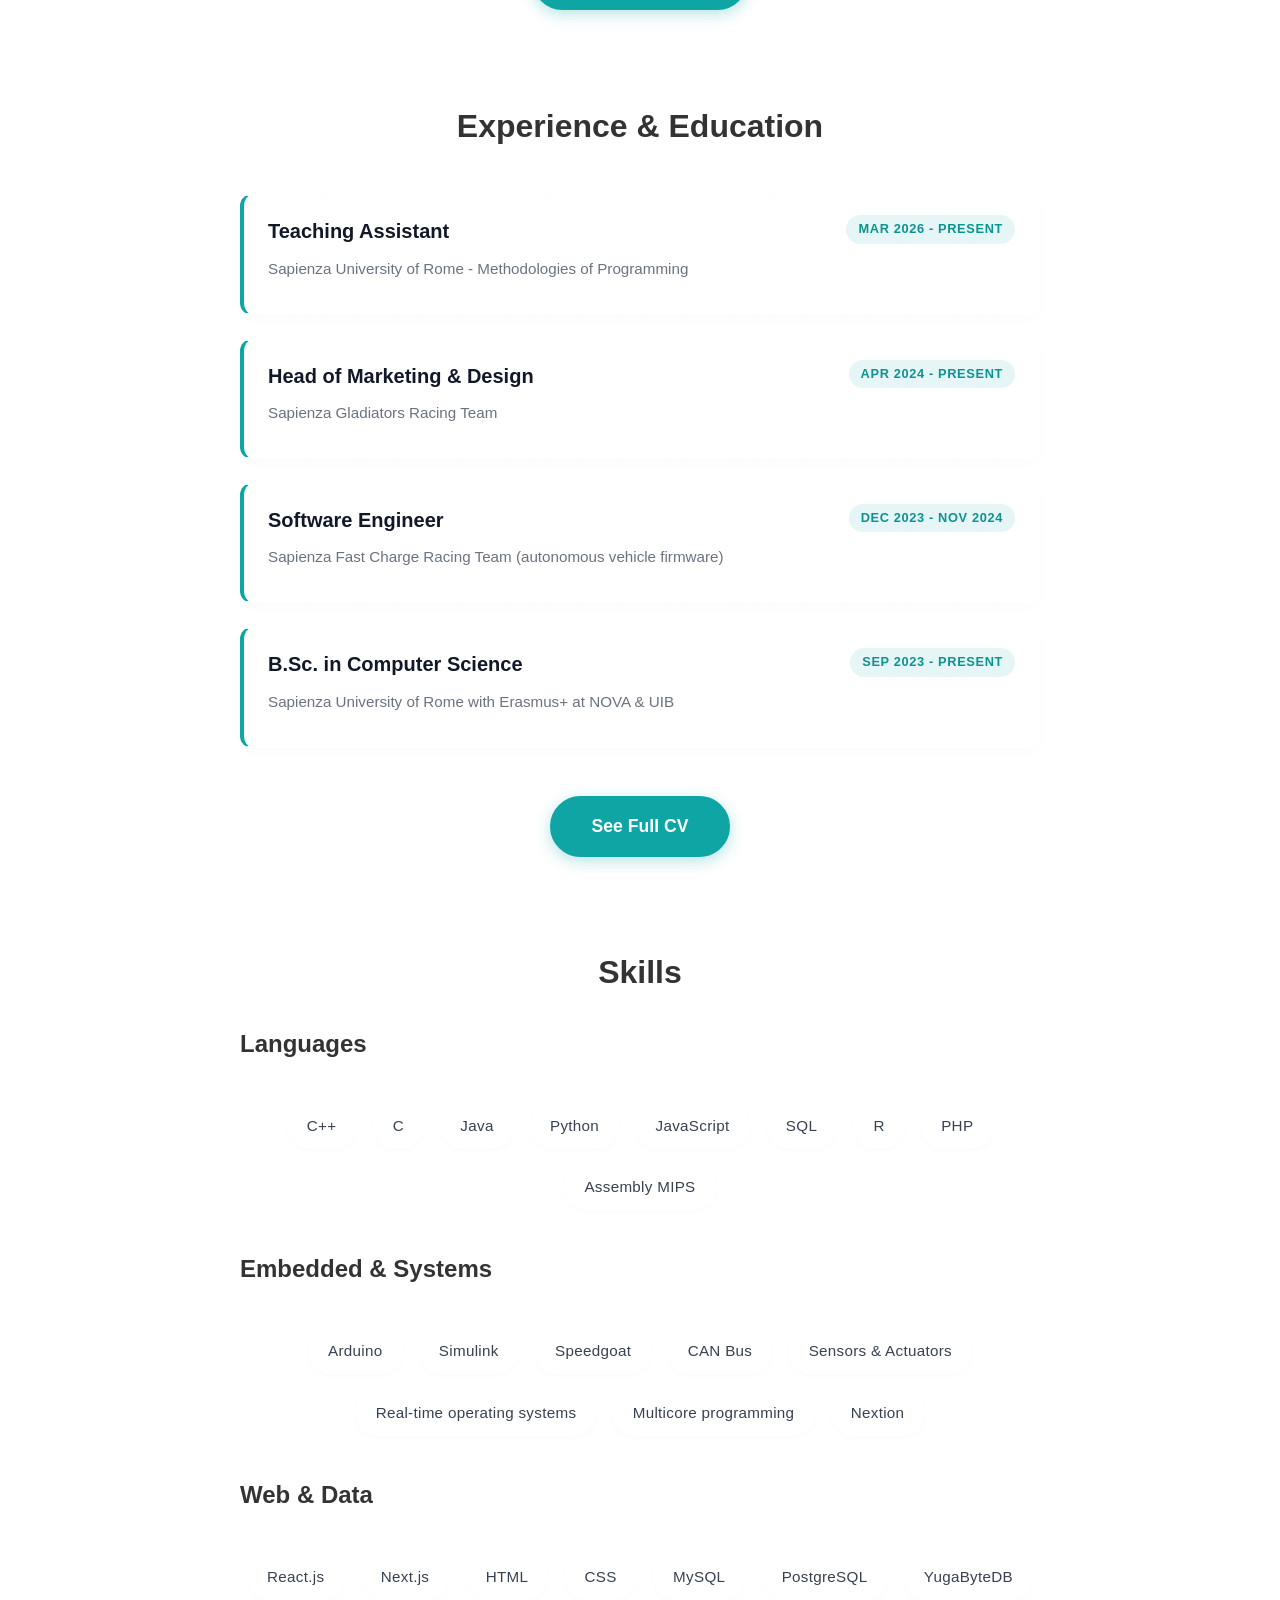
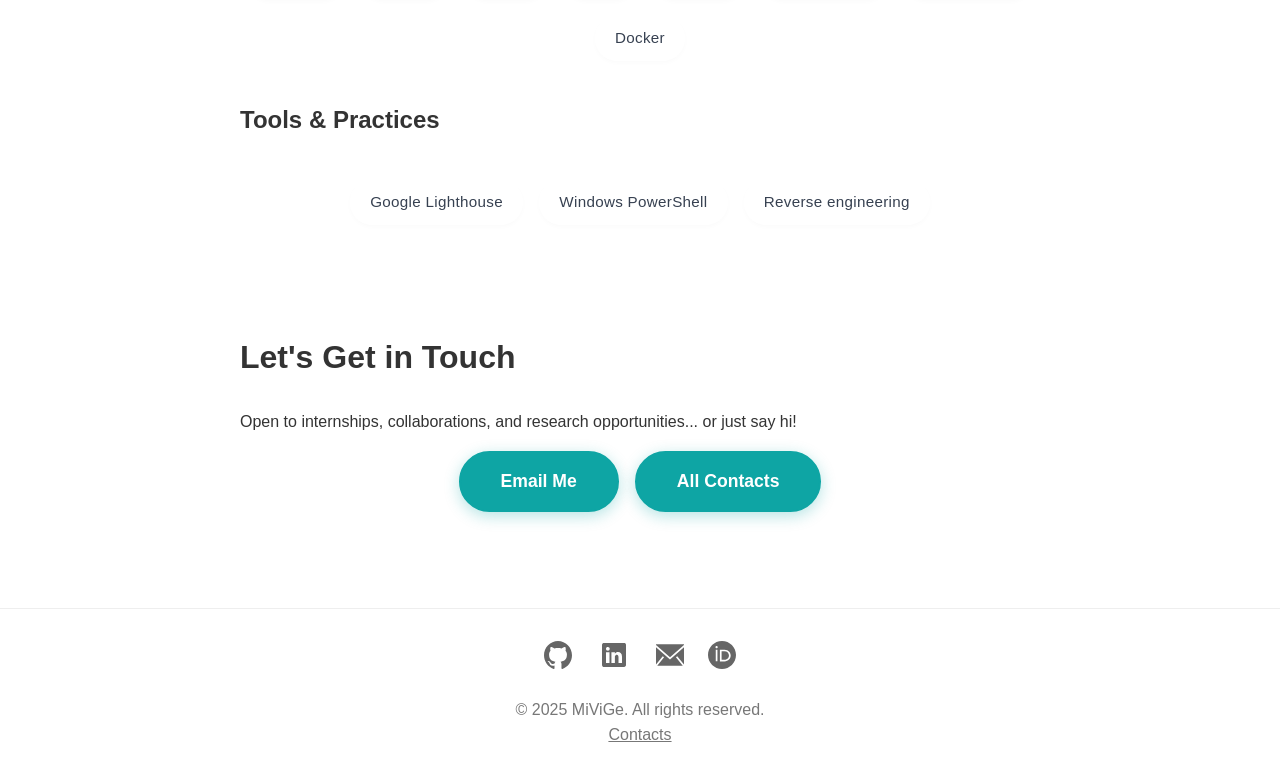
==== commit 9a2ab7b9: "feat: add dark mode, add metadata to all pages, remake landing page" ====
--- a/index.html
+++ b/index.html
@@ -5,17 +5,38 @@
   <meta charset="UTF-8">
   <meta name="viewport" content="width=device-width, initial-scale=1.0">
   <meta name="description"
-    content="Michele Gentile (MiViGe) - Software Engineer specializing in embedded systems and machine learning. Computer Science student at Sapienza University of Rome with expertise in C++, Python, React.js, and real-time systems.">
+    content="Michele Gentile (MiViGe) - Computer Science student at Sapienza University of Rome and Teaching Assistant, building things in embedded systems and machine learning. Expertise in C++, Python, React.js, and real-time systems.">
   <meta name="keywords"
-    content="Michele Gentile, MiViGe, Software Engineer, Embedded Systems, Machine Learning, Computer Science, Sapienza University, C++, Python, React.js, JavaScript, Real-time Systems">
+    content="Michele Gentile, MiViGe, Software Engineer, Teaching Assistant, Embedded Systems, Machine Learning, Computer Science, Sapienza University, C++, Python, React.js, JavaScript, Real-time Systems">
   <meta name="author" content="Michele Gentile">
   <meta name="google-site-verification" content="86bQBbSvEpQWPVmf86wODGkFGmX292RN2RgVuzgsAZE" />
-  <title>Software Engineer | MiViGe</title>
-  <link rel="icon" type="image/x-icon" href="assets/img/icons/favicon.ico">
-  <link rel="stylesheet" href="assets/css/style.css">
-  <link rel="stylesheet" href="assets/css/layout.css">
-  <link rel="stylesheet" href="assets/css/components.css">
-  <link rel="sitemap" type="application/xml" href="sitemap.xml">
+  <title>Michele Gentile | MiViGe</title>
+
+  <!-- Open Graph / Twitter Card -->
+  <meta property="og:type" content="website">
+  <meta property="og:title" content="Michele Gentile | MiViGe">
+  <meta property="og:description" content="Computer Science student at Sapienza University of Rome and Teaching Assistant, building things in embedded systems and machine learning.">
+  <meta property="og:url" content="https://mivige.github.io/">
+  <meta property="og:image" content="https://mivige.github.io/assets/img/profile.jpg">
+  <meta name="twitter:card" content="summary">
+  <meta name="twitter:title" content="Michele Gentile | MiViGe">
+  <meta name="twitter:description" content="Computer Science student at Sapienza University of Rome and Teaching Assistant, building things in embedded systems and machine learning.">
+  <meta name="twitter:image" content="https://mivige.github.io/assets/img/profile.jpg">
+
+  <script>
+    // Apply the saved (or system) theme before CSS loads to avoid a flash
+    (function () {
+      var theme = localStorage.getItem('theme')
+        || (window.matchMedia('(prefers-color-scheme: dark)').matches ? 'dark' : 'light');
+      document.documentElement.setAttribute('data-theme', theme);
+    })();
+  </script>
+
+  <link rel="icon" type="image/x-icon" href="/assets/img/icons/favicon.ico">
+  <link rel="stylesheet" href="/assets/css/style.css">
+  <link rel="stylesheet" href="/assets/css/layout.css">
+  <link rel="stylesheet" href="/assets/css/components.css">
+  <link rel="sitemap" type="application/xml" href="/sitemap.xml">
 
   <!-- Structured Data / Schema Markup -->
   <script type="application/ld+json">
@@ -24,8 +45,8 @@
       "@type": "Person",
       "name": "Michele Gentile",
       "alternateName": "MiViGe",
-      "jobTitle": "Software Engineer",
-      "description": "Software Engineer specializing in embedded systems and machine learning. Computer Science student at Sapienza University of Rome.",
+      "jobTitle": "Computer Science Student & Teaching Assistant",
+      "description": "Computer Science student at Sapienza University of Rome and Teaching Assistant, building things in embedded systems and machine learning.",
       "url": "https://mivige.github.io",
       "image": "https://mivige.github.io/assets/img/profile.jpg",
       "sameAs": [
@@ -59,14 +80,6 @@
           "name": "Rome",
           "addressCountry": "IT"
         },
-        "estimatedSalary": {
-          "@type": "MonetaryAmountDistribution",
-          "name": "Competitive",
-          "currency": "EUR",
-          "duration": "P1Y",
-          "minValue": 25000,
-          "maxValue": 45000
-        },
         "skills": [
           "Embedded Systems Development",
           "Machine Learning",
@@ -85,14 +98,14 @@
       "name": "Michele Gentile - Portfolio",
       "alternateName": "MiViGe Portfolio",
       "url": "https://mivige.github.io",
-      "description": "Personal portfolio website of Michele Gentile, Software Engineer specializing in embedded systems and machine learning.",
+      "description": "Personal portfolio website of Michele Gentile, Computer Science student and Teaching Assistant at Sapienza University of Rome, focused on embedded systems and machine learning.",
       "author": {
         "@type": "Person",
         "name": "Michele Gentile",
         "alternateName": "MiViGe"
       },
       "inLanguage": "en-US",
-      "copyrightYear": "2025",
+      "copyrightYear": "2026",
       "copyrightHolder": {
         "@type": "Person",
         "name": "Michele Gentile"
@@ -101,7 +114,6 @@
   </script>
 
   <link href="https://unpkg.com/aos@2.3.1/dist/aos.css" rel="stylesheet">
-  <script src="https://unpkg.com/aos@2.3.1/dist/aos.js"></script>
 </head>
 
 <body>
@@ -111,101 +123,262 @@
   </div>
 
   <div id="header-placeholder"></div>
-  <section id="home" data-aos="fade-right">
+  <noscript>
+    <nav style="text-align: center; padding: 1.5rem 1rem 0;">
+      <a href="/index.html">Home</a> &middot;
+      <a href="/about.html">About</a> &middot;
+      <a href="/project.html">Projects</a> &middot;
+      <a href="/cv.html">CV</a> &middot;
+      <a href="/blog/index.html">Blog</a> &middot;
+      <a href="/contact.html">Contacts</a>
+    </nav>
+  </noscript>
+  <!-- Hero -->
+  <section id="home" data-aos="fade-up">
+    <img src="/assets/img/profile.jpg" alt="Portrait of Michele Gentile" class="hero-photo">
+    <p class="hero-eyebrow">Hi, I'm</p>
     <h1>Michele Gentile</h1>
-    <p>Hi! I’m a Software Engineer specializing mostly in embedded systems and machine learning. Welcome to my personal
-      website.</p>
+    <p class="hero-tagline">Computer Science student at <strong>Sapienza University of Rome</strong> and
+      <strong>Teaching Assistant</strong>, building things in embedded systems and machine learning.</p>
+    <div class="hero-facts">
+      <span>📍 Rome, Italy</span>
+      <span>🎓 B.Sc. Computer Science</span>
+    </div>
     <div class="cta-container" style="display: flex; gap: 1rem; justify-content: center; flex-wrap: wrap; margin-top: 1.5rem;">
-      <a href="/project.html" class="cta-button">
+      <a href="/cv.html" class="cta-button">
+        View CV
+      </a>
+      <a href="/project.html" class="cta-button alt">
         View Projects
       </a>
-      <a href="/cv.html" class="cta-button" style="background: rgba(255,255,255,0.8); color: var(--primary);">
-        View CV
-      </a>
-    </div>
-  </section>
-
-  <section id="about" data-aos="fade-right">
-    <h2>About Me</h2>
-    <img src="assets/img/profile.jpg" alt="My Photo" class="profile-pic">
-    <p>I’m a passionate Computer Science student at <strong>Sapienza University of Rome</strong>. My journey includes
-      international experiences at <strong>Universidade NOVA de Lisboa</strong> and <strong>UIB</strong>, shaping my
-      global perspective. I enjoy spending time on practical problems and continuously learning new technologies. When
-      I’m not coding, I love hiking, running and motorcycling.</p>
-  </section>
-  <div style="text-align: center; margin-top: 0.5rem;">
-    <a href="/about.html" class="cta-button" style="background: rgba(255,255,255,0.8); color: var(--primary);">
-      Read More
-    </a>
-  </div>
-
-  <section id="portfolio" data-aos="fade-right">
-    <h2>Portfolio</h2>
-    <div class="portfolio-grid">
-      <div class="portfolio-card">
-        <img src="assets/img/gladiators_logo.svg" alt="Portfolio Item 1" class="portfolio-img">
-        <div class="portfolio-content">
-          <h3>Sapienza Gladiators Racing Team</h3>
-          <p>Worked on the revamp of the website of the team, updating race results, prototypes, team presentations and
-            photo galleries for freshness, working closely with the team leadership to ensure that the website
-            effectively presented vital information, resources, and brand identity.
-            I also Ensured that the website was up-to-date with the latest versions of Next.js and optimized it by
-            leveraging Google Lighthouse to identify and address performance bottlenecks.</p>
-          <a href="https://sapienzagladiators.it/" target="_blank">Visit the Website</a>
-        </div>
-      </div>
-      <!--<div class="portfolio-card">
-        <img src="portfolio2.jpg" alt="Portfolio Item 2" class="portfolio-img">
-        <div class="portfolio-content">
-          <h3>Portfolio Item Two</h3>
-          <p>Brief description of the portfolio item. Highlight features, context, and outcomes.</p>
-          <a href="#">View Details</a>
-        </div>
-      </div>-->
-    </div>
-  </section>
-
-  <section id="technologies" data-aos="fade-right">
-    <h2>Technologies & Skills</h2>
-    <div class="tech-grid">
-      <span class="tech-badge">C++</span>
-      <span class="tech-badge">C</span>
-      <span class="tech-badge">Java</span>
-      <span class="tech-badge">Python</span>
-      <span class="tech-badge">PHP</span>
-      <span class="tech-badge">SQL</span>
-      <span class="tech-badge">JavaScript</span>
-      <span class="tech-badge">R</span>
-      <span class="tech-badge">Assembly MIPS</span>
-      <span class="tech-badge">HTML</span>
-      <span class="tech-badge">CSS</span>
-      <span class="tech-badge">React.js</span>
-      <span class="tech-badge">Next.js</span>
-      <span class="tech-badge">Docker</span>
-      <span class="tech-badge">Google Lighthouse</span>
-      <span class="tech-badge">Simulink</span>
-      <span class="tech-badge">Speedgoat</span>
-      <span class="tech-badge">MySQL</span>
-      <span class="tech-badge">PostgreSQL</span>
-      <span class="tech-badge">YugaByteDB</span>
-      <span class="tech-badge">Embedded systems</span>
-      <span class="tech-badge">Real-time operating systems</span>
-      <span class="tech-badge">Multicore programming</span>
-      <span class="tech-badge">Reverse engineering</span>
-      <span class="tech-badge">Arduino</span>
-      <span class="tech-badge">Nextion</span>
-      <span class="tech-badge">CAN Bus</span>
-      <span class="tech-badge">Actuators</span>
-      <span class="tech-badge">Sensors</span>
-      <span class="tech-badge">Windows PowerShell</span>
+      <a href="/contact.html" class="cta-button alt">
+        Get in Touch
+      </a>
+    </div>
+  </section>
+  <!-- Highlights
+  <section id="highlights" data-aos="fade-up">
+    <h2 style="text-align: center;">Highlights</h2>
+    <div class="stats-grid">
+      <div class="stat-card">
+        <span class="stat-value">3.87 / 4.0</span>
+        <span class="stat-label">GPA — B.Sc. Computer Science, Sapienza</span>
+      </div>
+      <div class="stat-card">
+        <span class="stat-value">Top 2.49%</span>
+        <span class="stat-label">Italian CS Olympics</span>
+      </div>
+      <div class="stat-card">
+        <span class="stat-value">2× 1st Place</span>
+        <span class="stat-label">Hackathon wins (BeMind & Hygenia)</span>
+      </div>
+      <div class="stat-card">
+        <span class="stat-value">€60k+</span>
+        <span class="stat-label">Sponsorships secured for Sapienza Gladiators</span>
+      </div>
+    </div>
+  </section>-->
+
+  <!-- About -->
+  <section id="about" data-aos="fade-up">
+    <h2 style="text-align: center;">About Me</h2>
+    <p style="text-align: center; max-width: 640px; margin: 0 auto;">I’m a passionate Computer Science student at
+      <strong>Sapienza University of Rome</strong>. My journey includes international experiences at
+      <strong>Universidade NOVA de Lisboa</strong> and <strong>Universitat de les Illes Balears</strong>, shaping my global perspective. I enjoy
+      spending time on practical problems and continuously learning new technologies. When I’m not coding, I love
+      hiking, running and motorcycling.</p>
+    <div style="text-align: center; margin-top: 1.5rem;">
+      <a href="/about.html" class="cta-button alt">
+        More About Me
+      </a>
+    </div>
+  </section>
+
+  <!-- What I Do -->
+  <section id="focus" data-aos="fade-up">
+    <h2 style="text-align: center;">What I Do</h2>
+    <div class="focus-grid">
+      <div class="project-card">
+        <h3>🔌 Embedded Systems</h3>
+        <p>Firmware and real-time software for physical systems, from Arduino prototypes to Simulink/Speedgoat
+          firmware for an autonomous racing vehicle.</p>
+      </div>
+      <div class="project-card">
+        <h3>🤖 Machine Learning</h3>
+        <p>Applied AI and ML fundamentals, coursework at NOVA Lisbon and hands-on builds like DeReK, an AI voice
+          agent created at Lisbon AI Week.</p>
+      </div>
+      <div class="project-card">
+        <h3>👨‍🏫 Teaching & Leadership</h3>
+        <p>Teaching Assistant for Methodologies of Programming at Sapienza, former C++ instructor, and lead of an
+          8-person marketing & design team.</p>
+      </div>
+    </div>
+  </section>
+
+  <!-- Featured Projects -->
+  <section id="portfolio" data-aos="fade-up">
+    <h2 style="text-align: center;">Featured Projects</h2>
+    <div class="focus-grid">
+      <div class="project-card">
+        <h3>DeReK</h3>
+        <div class="tech-pills">
+          <span>Python</span>
+          <span>OpenAI API</span>
+        </div>
+        <p>AI voice agent that automates data and emotion detection during insurance calls. Built in 32 hours at
+          Lisbon AI Week.</p>
+        <div class="project-actions">
+          <a href="https://github.com/mivige/DeReK" target="_blank">View on GitHub →</a>
+        </div>
+      </div>
+      <div class="project-card">
+        <h3>PlantinoCare</h3>
+        <div class="tech-pills">
+          <span>Arduino</span>
+          <span>IoT</span>
+        </div>
+        <p>Complete plant-management IoT system: sensors, Python middleware, MySQL and a live web dashboard. Built
+          for Arduino Day 2023.</p>
+        <div class="project-actions">
+          <a href="https://github.com/mivige/PlantinoCare" target="_blank">View on GitHub →</a>
+        </div>
+      </div>
+      <div class="project-card">
+        <h3>Gladiators Website</h3>
+        <div class="tech-pills">
+          <span>Next.js</span>
+          <span>Lighthouse</span>
+        </div>
+        <p>Revamp of the Sapienza Gladiators Racing Team website: brand identity, race results and
+          performance-optimized Next.js.</p>
+        <div class="project-actions">
+          <a href="https://sapienzagladiators.it/" target="_blank">Visit the Website →</a>
+        </div>
+      </div>
+    </div>
+    <div style="text-align: center; margin-top: 2rem;">
+      <a href="/project.html" class="cta-button alt">
+        See All Projects
+      </a>
+    </div>
+  </section>
+
+  <!-- Experience & Education snapshot -->
+  <section id="experience" data-aos="fade-up">
+    <h2 style="text-align: center;">Experience & Education</h2>
+    <div class="timeline">
+      <div class="timeline-item">
+        <div class="timeline-content">
+          <span class="timeline-date">Mar 2026 - Present</span>
+          <h3>Teaching Assistant</h3>
+          <h4>Sapienza University of Rome - Methodologies of Programming</h4>
+        </div>
+      </div>
+      <div class="timeline-item">
+        <div class="timeline-content">
+          <span class="timeline-date">Apr 2024 - Present</span>
+          <h3>Head of Marketing & Design</h3>
+          <h4>Sapienza Gladiators Racing Team</h4>
+        </div>
+      </div>
+      <div class="timeline-item">
+        <div class="timeline-content">
+          <span class="timeline-date">Dec 2023 - Nov 2024</span>
+          <h3>Software Engineer</h3>
+          <h4>Sapienza Fast Charge Racing Team (autonomous vehicle firmware)</h4>
+        </div>
+      </div>
+      <div class="timeline-item">
+        <div class="timeline-content">
+          <span class="timeline-date">Sep 2023 - Present</span>
+          <h3>B.Sc. in Computer Science</h3>
+          <h4>Sapienza University of Rome with Erasmus+ at NOVA & UIB</h4>
+        </div>
+      </div>
+    </div>
+    <div style="text-align: center; margin-top: 2rem;">
+      <a href="/cv.html" class="cta-button alt">
+        See Full CV
+      </a>
+    </div>
+  </section>
+
+  <!-- Skills -->
+  <section id="technologies" data-aos="fade-up">
+    <h2 style="text-align: center;">Skills</h2>
+    <div class="skill-group">
+      <h3>Languages</h3>
+      <div class="tech-grid">
+        <span class="tech-badge">C++</span>
+        <span class="tech-badge">C</span>
+        <span class="tech-badge">Java</span>
+        <span class="tech-badge">Python</span>
+        <span class="tech-badge">JavaScript</span>
+        <span class="tech-badge">SQL</span>
+        <span class="tech-badge">R</span>
+        <span class="tech-badge">PHP</span>
+        <span class="tech-badge">Assembly MIPS</span>
+      </div>
+    </div>
+    <div class="skill-group">
+      <h3>Embedded & Systems</h3>
+      <div class="tech-grid">
+        <span class="tech-badge">Arduino</span>
+        <span class="tech-badge">Simulink</span>
+        <span class="tech-badge">Speedgoat</span>
+        <span class="tech-badge">CAN Bus</span>
+        <span class="tech-badge">Sensors & Actuators</span>
+        <span class="tech-badge">Real-time operating systems</span>
+        <span class="tech-badge">Multicore programming</span>
+        <span class="tech-badge">Nextion</span>
+      </div>
+    </div>
+    <div class="skill-group">
+      <h3>Web & Data</h3>
+      <div class="tech-grid">
+        <span class="tech-badge">React.js</span>
+        <span class="tech-badge">Next.js</span>
+        <span class="tech-badge">HTML</span>
+        <span class="tech-badge">CSS</span>
+        <span class="tech-badge">MySQL</span>
+        <span class="tech-badge">PostgreSQL</span>
+        <span class="tech-badge">YugaByteDB</span>
+        <span class="tech-badge">Docker</span>
+      </div>
+    </div>
+    <div class="skill-group">
+      <h3>Tools & Practices</h3>
+      <div class="tech-grid">
+        <span class="tech-badge">Google Lighthouse</span>
+        <span class="tech-badge">Windows PowerShell</span>
+        <span class="tech-badge">Reverse engineering</span>
+      </div>
+    </div>
+  </section>
+
+  <!-- Contact CTA -->
+  <section id="contact-cta" data-aos="fade-up">
+    <div class="contact-band">
+      <h2>Let's Get in Touch</h2>
+      <p>Open to internships, collaborations, and research opportunities... or just say hi!</p>
+      <div class="cta-container" style="display: flex; gap: 1rem; justify-content: center; flex-wrap: wrap; margin-top: 0;">
+        <a href="mailto:michele.gentile2604@gmail.com" class="cta-button">
+          Email Me
+        </a>
+        <a href="/contact.html" class="cta-button alt">
+          All Contacts
+        </a>
+      </div>
     </div>
   </section>
 
   <div id="footer-placeholder"></div>
-  <script src="assets/js/main.js"></script>
+  <script src="/assets/js/main.js"></script>
   <!-- Cloudflare Web Analytics -->
   <script defer src='https://static.cloudflareinsights.com/beacon.min.js'
     data-cf-beacon='{"token": "1e469c717a004f1fa8ff47b44364a917"}'></script>
+  <script src="https://unpkg.com/aos@2.3.1/dist/aos.js"></script>
   <script>
     AOS.init({
       duration: 800, // Animation duration
--- a/assets/css/layout.css
+++ b/assets/css/layout.css
@@ -130,6 +130,25 @@
   transition: border-color 0.3s;
 }
 
+.footer-socials {
+  display: flex;
+  justify-content: center;
+  gap: 1.5rem;
+  margin-bottom: 1rem;
+}
+
+.social-icon {
+  width: 28px;
+  height: 28px;
+  opacity: 0.6;
+  transition: opacity 0.3s, transform 0.3s;
+}
+
+.footer-socials a:hover .social-icon {
+  opacity: 1;
+  transform: translateY(-3px) scale(1.1);
+}
+
 /* Container for the background */
 .background-animation {
   position: fixed;
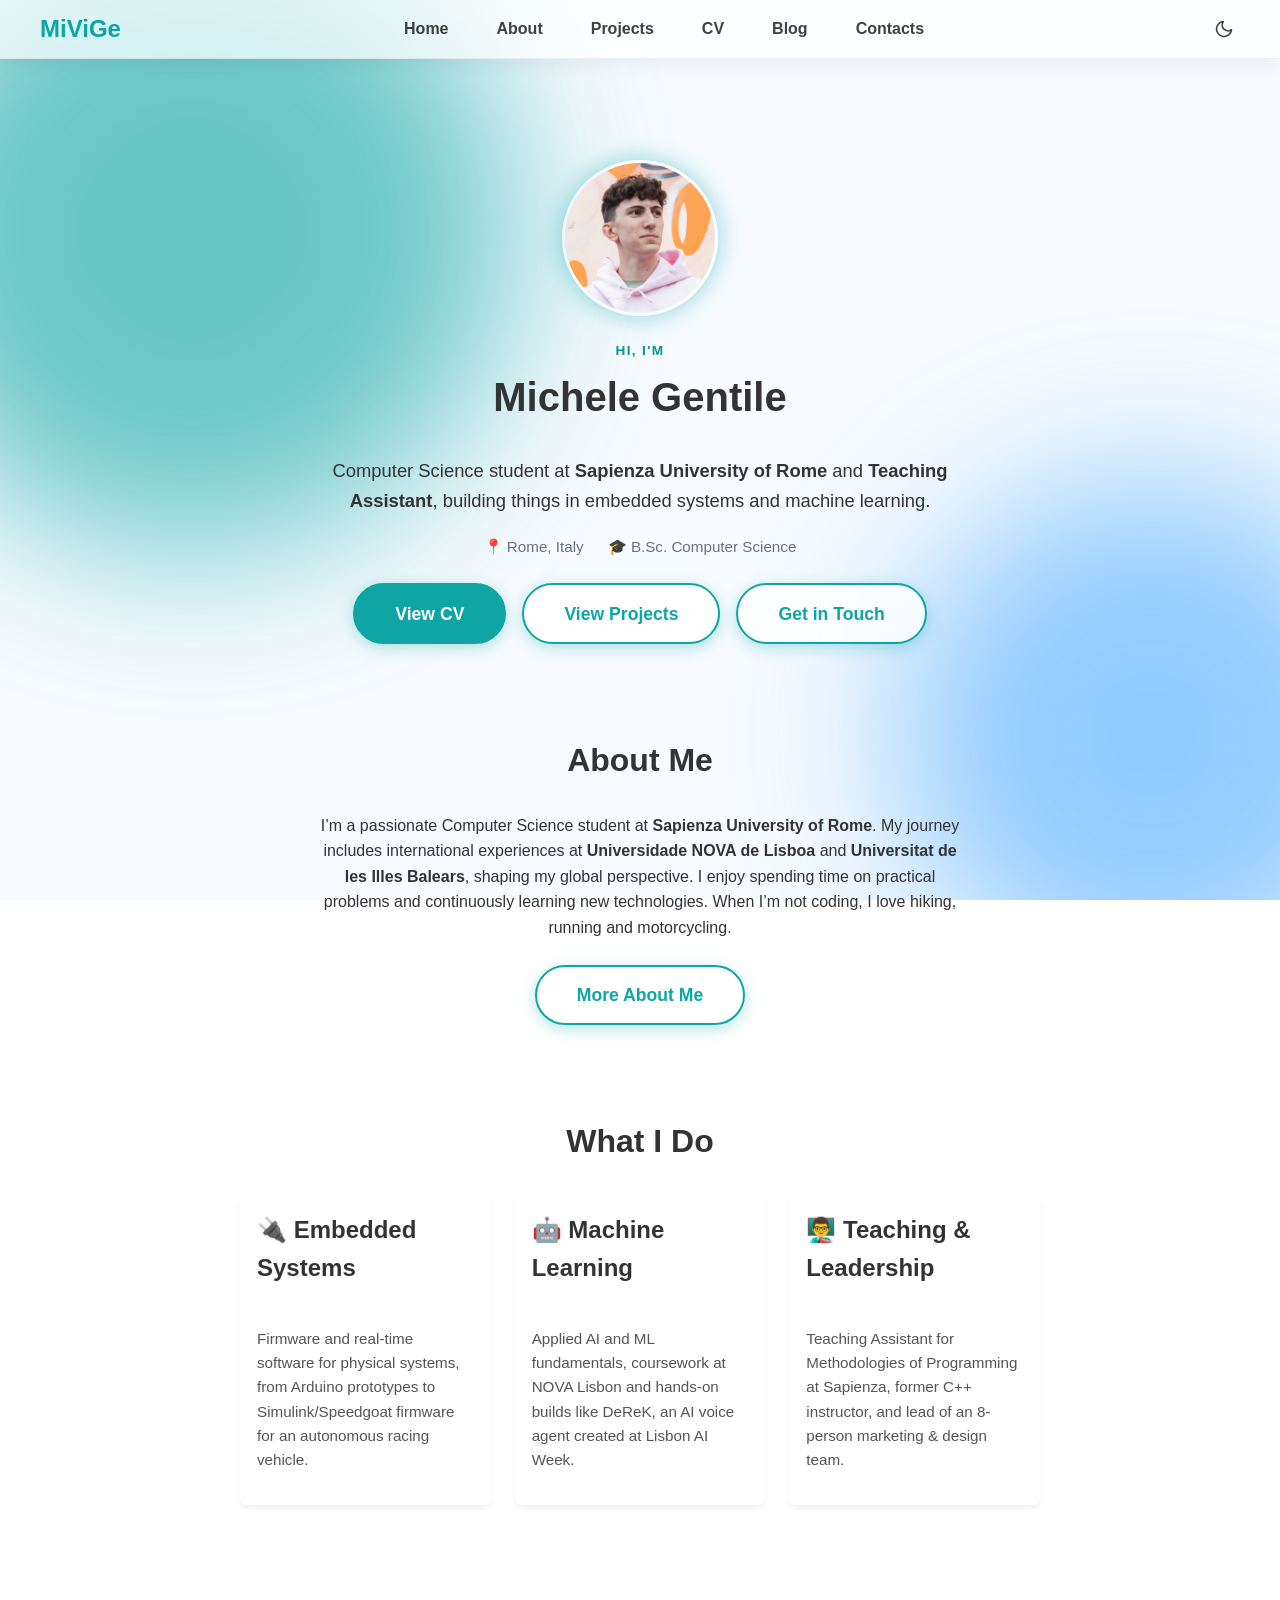
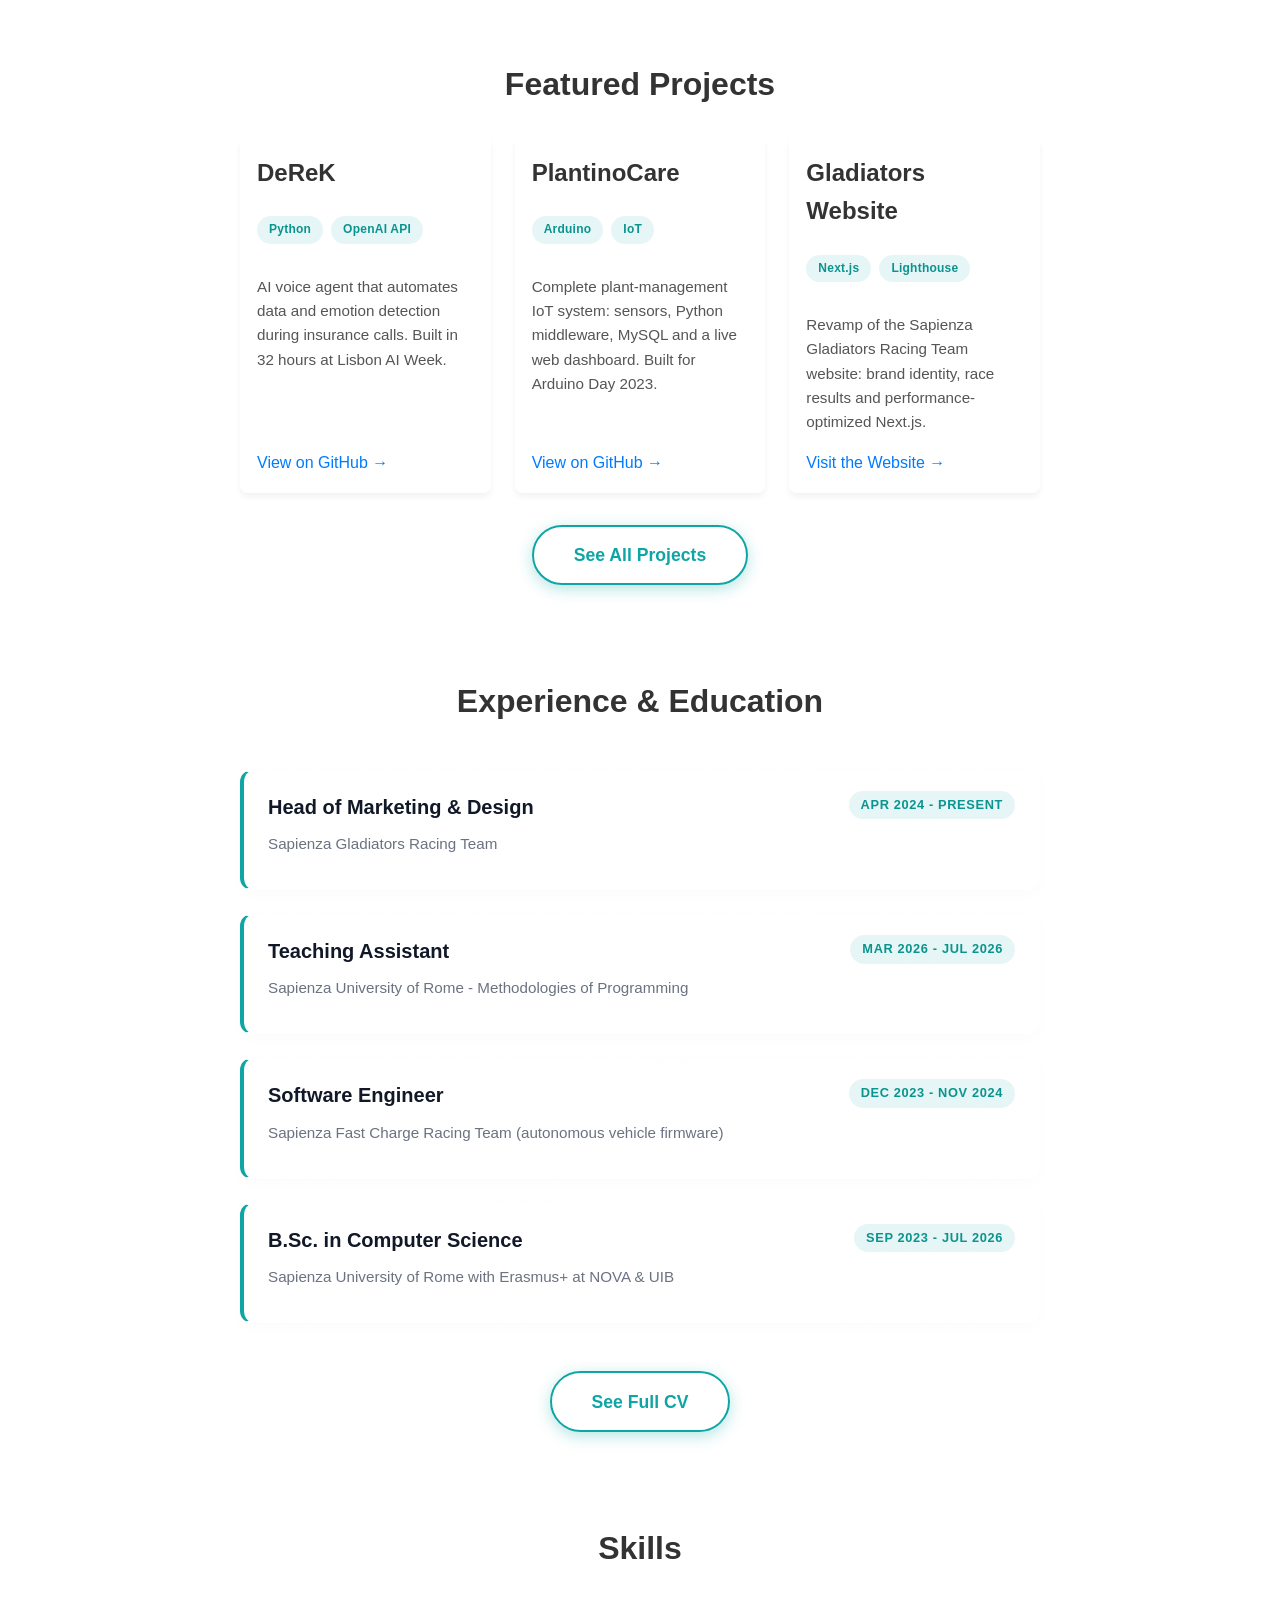
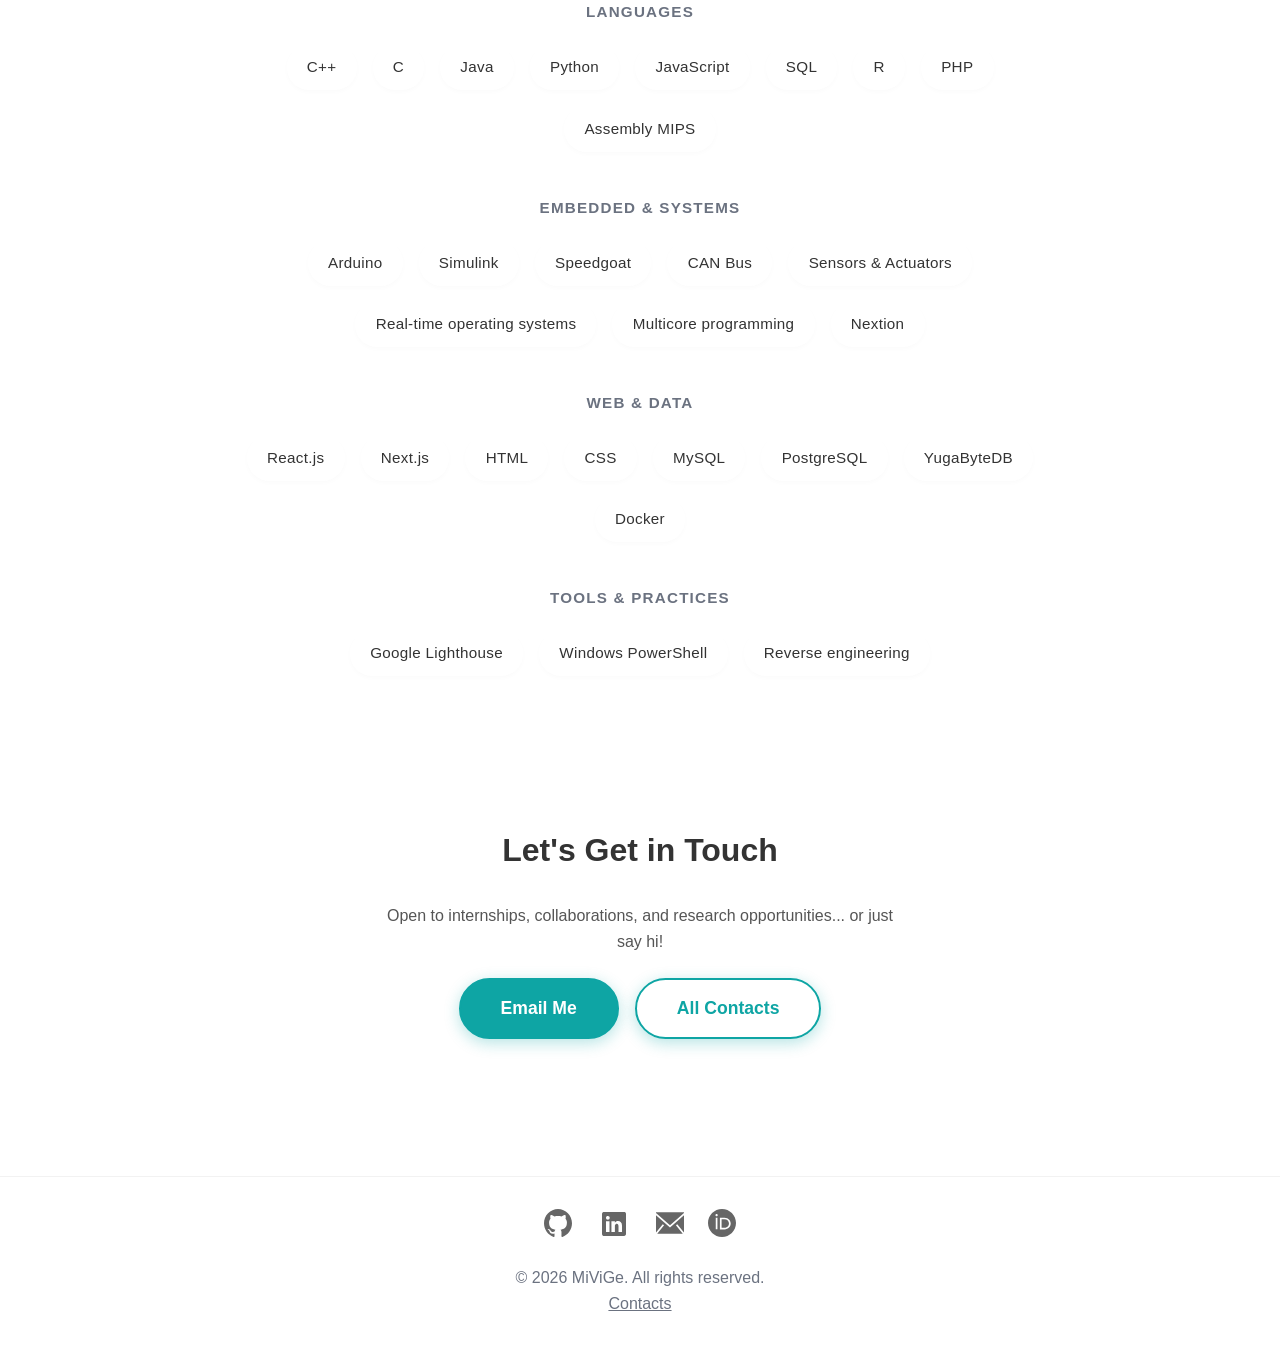
==== commit 35a06a00: "fix: update graduation dates and resume" ====
--- a/index.html
+++ b/index.html
@@ -270,16 +270,16 @@
     <div class="timeline">
       <div class="timeline-item">
         <div class="timeline-content">
-          <span class="timeline-date">Mar 2026 - Present</span>
-          <h3>Teaching Assistant</h3>
-          <h4>Sapienza University of Rome - Methodologies of Programming</h4>
-        </div>
-      </div>
-      <div class="timeline-item">
-        <div class="timeline-content">
           <span class="timeline-date">Apr 2024 - Present</span>
           <h3>Head of Marketing & Design</h3>
           <h4>Sapienza Gladiators Racing Team</h4>
+        </div>
+      </div>
+      <div class="timeline-item">
+        <div class="timeline-content">
+          <span class="timeline-date">Mar 2026 - Jul 2026</span>
+          <h3>Teaching Assistant</h3>
+          <h4>Sapienza University of Rome - Methodologies of Programming</h4>
         </div>
       </div>
       <div class="timeline-item">
@@ -291,7 +291,7 @@
       </div>
       <div class="timeline-item">
         <div class="timeline-content">
-          <span class="timeline-date">Sep 2023 - Present</span>
+          <span class="timeline-date">Sep 2023 - Jul 2026</span>
           <h3>B.Sc. in Computer Science</h3>
           <h4>Sapienza University of Rome with Erasmus+ at NOVA & UIB</h4>
         </div>
--- a/assets/css/style.css
+++ b/assets/css/style.css
@@ -3,6 +3,7 @@
 
 /* Theme tokens (easy to tweak palette) */
 :root {
+  color-scheme: light;
   --bg-start: #eef6ff;
   --bg-mid: #f7fbff;
   --bg-end: #ffffff;
@@ -11,13 +12,63 @@
   --muted: #6b7280;
   --nav-bg: rgba(255,255,255,0.72);
   --nav-border: rgba(15, 23, 42, 0.06);
+  /* Text */
+  --text: #333;
+  --text-strong: #111827;
+  --text-soft: #555;
+  --nav-link: rgba(0,0,0,0.75);
+  /* Surfaces (glass cards and solid panels) */
+  --card-bg: rgba(255, 255, 255, 0.7);
+  --card-bg-hover: rgba(255, 255, 255, 0.9);
+  --glass-soft: rgba(255, 255, 255, 0.4);
+  --glass-border: rgba(255, 255, 255, 0.5);
+  --surface-solid: #ffffff;
+  --surface-raised: #fbfdff;
+  --mobile-menu-bg: rgba(255,255,255,0.95);
+  --cta-alt-bg: rgba(255,255,255,0.8);
+  --divider: rgba(0, 0, 0, 0.05);
+  /* Misc */
+  --orb-2: #4facfe;
+  --orb-opacity: 0.6;
+  --link-blue: #007bff;
+  --code-bg: #f4f4f4;
+}
+
+[data-theme="dark"] {
+  color-scheme: dark;
+  --bg-start: #0b1220;
+  --bg-mid: #0f172a;
+  --bg-end: #111827;
+  --muted: #9ca3af;
+  --nav-bg: rgba(15, 23, 42, 0.72);
+  --nav-border: rgba(255, 255, 255, 0.08);
+  /* Text */
+  --text: #d1d5db;
+  --text-strong: #f3f4f6;
+  --text-soft: #9ca3af;
+  --nav-link: rgba(255,255,255,0.85);
+  /* Surfaces */
+  --card-bg: rgba(30, 41, 59, 0.7);
+  --card-bg-hover: rgba(30, 41, 59, 0.9);
+  --glass-soft: rgba(30, 41, 59, 0.5);
+  --glass-border: rgba(255, 255, 255, 0.12);
+  --surface-solid: #1e293b;
+  --surface-raised: #263449;
+  --mobile-menu-bg: rgba(15, 23, 42, 0.97);
+  --cta-alt-bg: rgba(30, 41, 59, 0.8);
+  --divider: rgba(255, 255, 255, 0.08);
+  /* Misc */
+  --orb-2: #1d4ed8;
+  --orb-opacity: 0.3;
+  --link-blue: #60a5fa;
+  --code-bg: #1f2937;
 }
 
 body {
   margin: 0;
   font-family: Arial, sans-serif;
   line-height: 1.6;
-  color: #333;
+  color: var(--text);
   background: linear-gradient(180deg, var(--bg-start) 0%, var(--bg-mid) 60%, var(--bg-end) 100%);
   background-attachment: fixed;
   background-size: cover;
@@ -38,6 +89,11 @@
   mix-blend-mode: overlay;
   opacity: 0.85;
   z-index: -1; /* keep it behind the page content */
+}
+
+/* Tone down the light-spot overlay on the dark background */
+[data-theme="dark"] body::before {
+  opacity: 0.15;
 }
 
 /* Respect users who prefer reduced motion or simpler visuals */
--- a/assets/css/layout.css
+++ b/assets/css/layout.css
@@ -52,11 +52,47 @@
 
 .nav-link {
   font-weight: bold;
-  color: rgba(0,0,0,0.75);
+  color: var(--nav-link);
   padding: 0.5rem;
   transition: color 0.3s;
   text-decoration: none;
 }
+
+/* Theme (dark mode) toggle */
+.nav-actions {
+  display: flex;
+  align-items: center;
+  gap: 0.5rem;
+}
+
+.theme-toggle {
+  background: none;
+  border: none;
+  cursor: pointer;
+  padding: 0.4rem;
+  border-radius: 50%;
+  color: var(--nav-link);
+  display: flex;
+  align-items: center;
+  justify-content: center;
+  transition: color 0.3s, background 0.3s, transform 0.3s;
+}
+
+.theme-toggle:hover {
+  color: var(--primary);
+  background: rgba(14, 165, 164, 0.1);
+  transform: rotate(15deg);
+}
+
+.theme-toggle svg {
+  width: 20px;
+  height: 20px;
+}
+
+.theme-toggle .icon-moon { display: block; }
+.theme-toggle .icon-sun { display: none; }
+[data-theme="dark"] .theme-toggle .icon-moon { display: none; }
+[data-theme="dark"] .theme-toggle .icon-sun { display: block; }
 
 .nav-link:hover {
   color: var(--primary-600);
@@ -85,7 +121,7 @@
     top: 0;
     flex-direction: column;
     justify-content: center;
-    background-color: rgba(255,255,255,0.95);
+    background-color: var(--mobile-menu-bg);
     width: 100%;
     height: 100vh;
     text-align: center;
@@ -124,9 +160,9 @@
 footer {
   text-align: center;
   padding: 2rem 0;
-  border-top: 1px solid #eee;
+  border-top: 1px solid var(--divider);
   margin-top: 4rem;
-  color: #777;
+  color: var(--muted);
   transition: border-color 0.3s;
 }
 
@@ -142,6 +178,11 @@
   height: 28px;
   opacity: 0.6;
   transition: opacity 0.3s, transform 0.3s;
+}
+
+/* The social icons are black monochrome SVGs - invert them on dark backgrounds */
+[data-theme="dark"] .social-icon {
+  filter: invert(1);
 }
 
 .footer-socials a:hover .social-icon {
@@ -158,7 +199,8 @@
   height: 100vh;
   z-index: -1; /* Keeps it behind everything */
   overflow: hidden;
-  background: #f7fbff; /* Base color */
+  background: var(--bg-mid); /* Base color */
+  transition: background 0.3s;
 }
 
 /* Common orb style */
@@ -166,7 +208,7 @@
   position: absolute;
   border-radius: 50%;
   filter: blur(80px); /* This creates the soft "glow" effect */
-  opacity: 0.6;
+  opacity: var(--orb-opacity);
   animation: float 20s infinite ease-in-out alternate;
 }
 
@@ -183,7 +225,7 @@
 .orb-2 {
   width: 40vw;
   height: 40vw;
-  background: #4facfe;
+  background: var(--orb-2);
   bottom: -10%;
   right: -10%;
   animation-duration: 25s; /* Different speed for randomness */
--- a/assets/css/components.css
+++ b/assets/css/components.css
@@ -6,10 +6,10 @@
 }
 
 .project-card {
-  border: 1px solid #ddd;
+  border: 1px solid var(--divider);
   border-radius: 8px;
   padding: 1rem;
-  background: #fff;
+  background: var(--surface-solid);
   box-shadow: 0 2px 4px rgba(0, 0, 0, 0.05);
   transition: background 0.3s, border-color 0.3s;
 }
@@ -19,7 +19,7 @@
 }
 
 .project-card a {
-  color: #007bff;
+  color: var(--link-blue);
 }
 
 /* Portfolio */
@@ -36,8 +36,8 @@
 .portfolio-card {
   display: flex;
   flex-wrap: wrap;
-  background: #fff;
-  border: 1px solid #ddd;
+  background: var(--surface-solid);
+  border: 1px solid var(--divider);
   border-radius: 8px;
   overflow: hidden;
   box-shadow: 0 2px 4px rgba(0, 0, 0, 0.05);
@@ -64,15 +64,15 @@
 }
 
 .portfolio-content a {
-  color: #007bff;
+  color: var(--link-blue);
 }
 
 .project-card,
 .portfolio-card {
-  background: rgba(255, 255, 255, 0.7);
+  background: var(--card-bg);
   backdrop-filter: blur(10px);
   -webkit-backdrop-filter: blur(10px);
-  border: 1px solid rgba(255, 255, 255, 0.5);
+  border: 1px solid var(--glass-border);
   box-shadow: 0 4px 6px rgba(0, 0, 0, 0.05);
   transition: all 0.3s cubic-bezier(0.25, 0.8, 0.25, 1);
   /* Smooth 'snap' effect */
@@ -87,7 +87,7 @@
   /* Soft teal shadow */
   border-color: var(--primary);
   /* Highlights the border in teal */
-  background: rgba(255, 255, 255, 0.85);
+  background: var(--card-bg-hover);
   /* Becomes slightly less transparent */
 }
 
@@ -135,14 +135,14 @@
   border-radius: 50px;
 
   /* Glass Effect */
-  background: rgba(255, 255, 255, 0.4);
+  background: var(--glass-soft);
   backdrop-filter: blur(5px);
   -webkit-backdrop-filter: blur(5px);
-  border: 1px solid rgba(255, 255, 255, 0.3);
+  border: 1px solid var(--glass-border);
 
   /* Typography & Layout */
   font-weight: 500;
-  color: #374151;
+  color: var(--text);
   font-size: 0.95rem;
   letter-spacing: 0.02em;
 
@@ -153,7 +153,7 @@
 }
 
 .tech-badge:hover {
-  background: rgba(255, 255, 255, 0.95);
+  background: var(--card-bg-hover);
   transform: translateY(-4px) scale(1.05);
   border-color: var(--primary);
   color: var(--primary-600);
@@ -186,16 +186,16 @@
 
 #contact .contact-list li {
   /* 1. GLASS CONTAINER STYLE */
-  background: rgba(255, 255, 255, 0.6);
+  background: var(--card-bg);
   backdrop-filter: blur(8px);
   -webkit-backdrop-filter: blur(8px);
-  border: 1px solid rgba(255, 255, 255, 0.4);
+  border: 1px solid var(--glass-border);
   border-radius: 12px;
 
   /* 2. SPACING & LAYOUT */
   padding: 1rem 1.5rem;
   font-size: 1.05rem;
-  color: #333;
+  color: var(--text);
   display: flex;
   justify-content: center;
   align-items: center;
@@ -245,7 +245,7 @@
 
 /* Hover Effect for the whole row */
 #contact .contact-list li:hover {
-  background: rgba(255, 255, 255, 0.95);
+  background: var(--card-bg-hover);
   transform: translateX(10px);
   /* Slides slightly to the right */
   border-color: var(--primary);
@@ -297,6 +297,16 @@
   transform: translateY(-3px);
 }
 
+/* Secondary (light glass) CTA variant */
+.cta-button.alt {
+  background: var(--cta-alt-bg);
+  color: var(--primary);
+}
+
+.cta-button.alt:hover {
+  background: transparent;
+}
+
 .timeline {
   display: flex;
   flex-direction: column;
@@ -320,12 +330,12 @@
 
 .timeline-content {
   padding: 1.25rem 1.5rem;
-  background: linear-gradient(135deg, rgba(255, 255, 255, 0.7) 0%, rgba(255, 255, 255, 0.3) 100%);
+  background: linear-gradient(135deg, var(--card-bg) 0%, var(--glass-soft) 100%);
   backdrop-filter: blur(12px);
   -webkit-backdrop-filter: blur(12px);
   border-radius: 12px;
   /* Smoother corner */
-  border: 1px solid rgba(255, 255, 255, 0.6);
+  border: 1px solid var(--glass-border);
   border-left: 4px solid var(--primary);
   /* A clean left accent replaces the external track */
   box-shadow: 0 4px 15px rgba(0, 0, 0, 0.02);
@@ -358,7 +368,7 @@
   border-left-width: 8px;
   /* Accent bar grows smoothly */
   box-shadow: 0 8px 20px rgba(14, 165, 164, 0.1);
-  background: linear-gradient(135deg, rgba(255, 255, 255, 0.85) 0%, rgba(255, 255, 255, 0.5) 100%);
+  background: linear-gradient(135deg, var(--card-bg-hover) 0%, var(--card-bg) 100%);
 }
 
 .timeline-content:hover::before {
@@ -389,7 +399,7 @@
   /* Gap buffer so long titles don't touch the date pill */
   font-size: 1.25rem;
   /* Scaled down */
-  color: #111827;
+  color: var(--text-strong);
 }
 
 .timeline-content>*:not(h3):not(.timeline-date) {
@@ -398,7 +408,7 @@
 
 .timeline-content h4 {
   margin: 0 0 0.8rem 0;
-  color: #6b7280;
+  color: var(--muted);
   font-weight: 500;
   font-size: 0.95rem;
   /* Scaled down */
@@ -408,7 +418,7 @@
 .timeline-content ul {
   position: relative;
   z-index: 1;
-  color: #374151;
+  color: var(--text);
   font-size: 0.9rem;
   /* Scaled down text */
   margin-bottom: 0.5rem;
@@ -452,10 +462,10 @@
 .showcase-card {
   display: flex;
   flex-direction: row;
-  background: rgba(255, 255, 255, 0.7);
+  background: var(--card-bg);
   backdrop-filter: blur(10px);
   -webkit-backdrop-filter: blur(10px);
-  border: 1px solid rgba(255, 255, 255, 0.5);
+  border: 1px solid var(--glass-border);
   border-radius: 16px;
   overflow: hidden;
   box-shadow: 0 4px 15px rgba(0, 0, 0, 0.05);
@@ -471,7 +481,7 @@
   transform: translateY(-5px);
   box-shadow: 0 15px 30px rgba(14, 165, 164, 0.15);
   border-color: var(--primary);
-  background: rgba(255, 255, 255, 0.85);
+  background: var(--card-bg-hover);
 }
 
 .showcase-img {
@@ -504,12 +514,12 @@
 .showcase-content h3 {
   margin-top: 0;
   font-size: 1.5rem;
-  color: #111827;
+  color: var(--text-strong);
   margin-bottom: 0.5rem;
 }
 
 .showcase-content p {
-  color: #555;
+  color: var(--text-soft);
   line-height: 1.6;
   margin-bottom: 1.5rem;
   flex-grow: 1;
@@ -573,7 +583,7 @@
 
 .projects-grid.extra .project-card p {
   flex-grow: 1;
-  color: #555;
+  color: var(--text-soft);
   font-size: 0.95rem;
 }
 
@@ -600,7 +610,7 @@
   .showcase-card, .showcase-card.rev {
     flex-direction: column;
   }
-  
+
   .showcase-img {
     height: 200px;
     flex: none;
@@ -609,4 +619,148 @@
   .projects-grid.extra {
     grid-template-columns: 1fr;
   }
+}
+
+/* ==========================================================================
+   Homepage Landing Sections
+   ========================================================================== */
+
+/* Hero */
+.hero-photo {
+  width: 150px;
+  height: 150px;
+  border-radius: 50%;
+  object-fit: cover;
+  border: 3px solid var(--glass-border);
+  box-shadow: 0 0 25px rgba(14, 165, 164, 0.45);
+  margin-bottom: 1rem;
+  transition: transform 0.4s ease, box-shadow 0.4s ease;
+}
+
+.hero-photo:hover {
+  transform: scale(1.05);
+  box-shadow: 0 0 35px rgba(14, 165, 164, 0.7);
+}
+
+.hero-eyebrow {
+  color: var(--primary-600);
+  font-weight: 700;
+  letter-spacing: 0.1em;
+  text-transform: uppercase;
+  font-size: 0.85rem;
+  margin: 0;
+}
+
+#home h1 {
+  margin-top: 0.25rem;
+}
+
+.hero-tagline {
+  font-size: 1.15rem;
+  color: var(--text);
+  max-width: 620px;
+  margin: 0 auto;
+}
+
+.hero-facts {
+  display: flex;
+  flex-wrap: wrap;
+  justify-content: center;
+  gap: 0.5rem 1.5rem;
+  margin-top: 1.25rem;
+  color: var(--muted);
+  font-size: 0.95rem;
+}
+
+/* Highlights (stat tiles) */
+.stats-grid {
+  display: grid;
+  grid-template-columns: repeat(auto-fit, minmax(160px, 1fr));
+  gap: 1rem;
+}
+
+.stat-card {
+  text-align: center;
+  padding: 1.25rem 1rem;
+  background: var(--card-bg);
+  backdrop-filter: blur(10px);
+  -webkit-backdrop-filter: blur(10px);
+  border: 1px solid var(--glass-border);
+  border-radius: 12px;
+  transition: all 0.3s cubic-bezier(0.25, 0.8, 0.25, 1);
+}
+
+.stat-card:hover {
+  transform: translateY(-4px);
+  border-color: var(--primary);
+  box-shadow: 0 10px 25px rgba(14, 165, 164, 0.15);
+  background: var(--card-bg-hover);
+}
+
+.stat-value {
+  display: block;
+  font-size: 1.6rem;
+  font-weight: 700;
+  color: var(--primary-600);
+}
+
+.stat-label {
+  display: block;
+  font-size: 0.85rem;
+  color: var(--muted);
+  margin-top: 0.25rem;
+  line-height: 1.4;
+}
+
+/* Focus / featured cards grid (3-up on desktop) */
+.focus-grid {
+  display: grid;
+  grid-template-columns: repeat(auto-fit, minmax(210px, 1fr));
+  gap: 1.5rem;
+}
+
+.focus-grid .project-card {
+  display: flex;
+  flex-direction: column;
+}
+
+.focus-grid .project-card p {
+  flex-grow: 1;
+  color: var(--text-soft);
+  font-size: 0.95rem;
+}
+
+/* Grouped skills */
+.skill-group {
+  margin-bottom: 1.75rem;
+}
+
+.skill-group h3 {
+  font-size: 0.95rem;
+  color: var(--muted);
+  text-transform: uppercase;
+  letter-spacing: 0.08em;
+  text-align: center;
+  margin-bottom: 0.25rem;
+}
+
+/* Contact call-to-action band */
+.contact-band {
+  text-align: center;
+  padding: 2.5rem 2rem;
+  background: var(--card-bg);
+  backdrop-filter: blur(10px);
+  -webkit-backdrop-filter: blur(10px);
+  border: 1px solid var(--glass-border);
+  border-radius: 16px;
+}
+
+.contact-band h2 {
+  margin-top: 0;
+}
+
+.contact-band p {
+  color: var(--text-soft);
+  max-width: 520px;
+  margin: 0 auto 1.5rem;
 }
